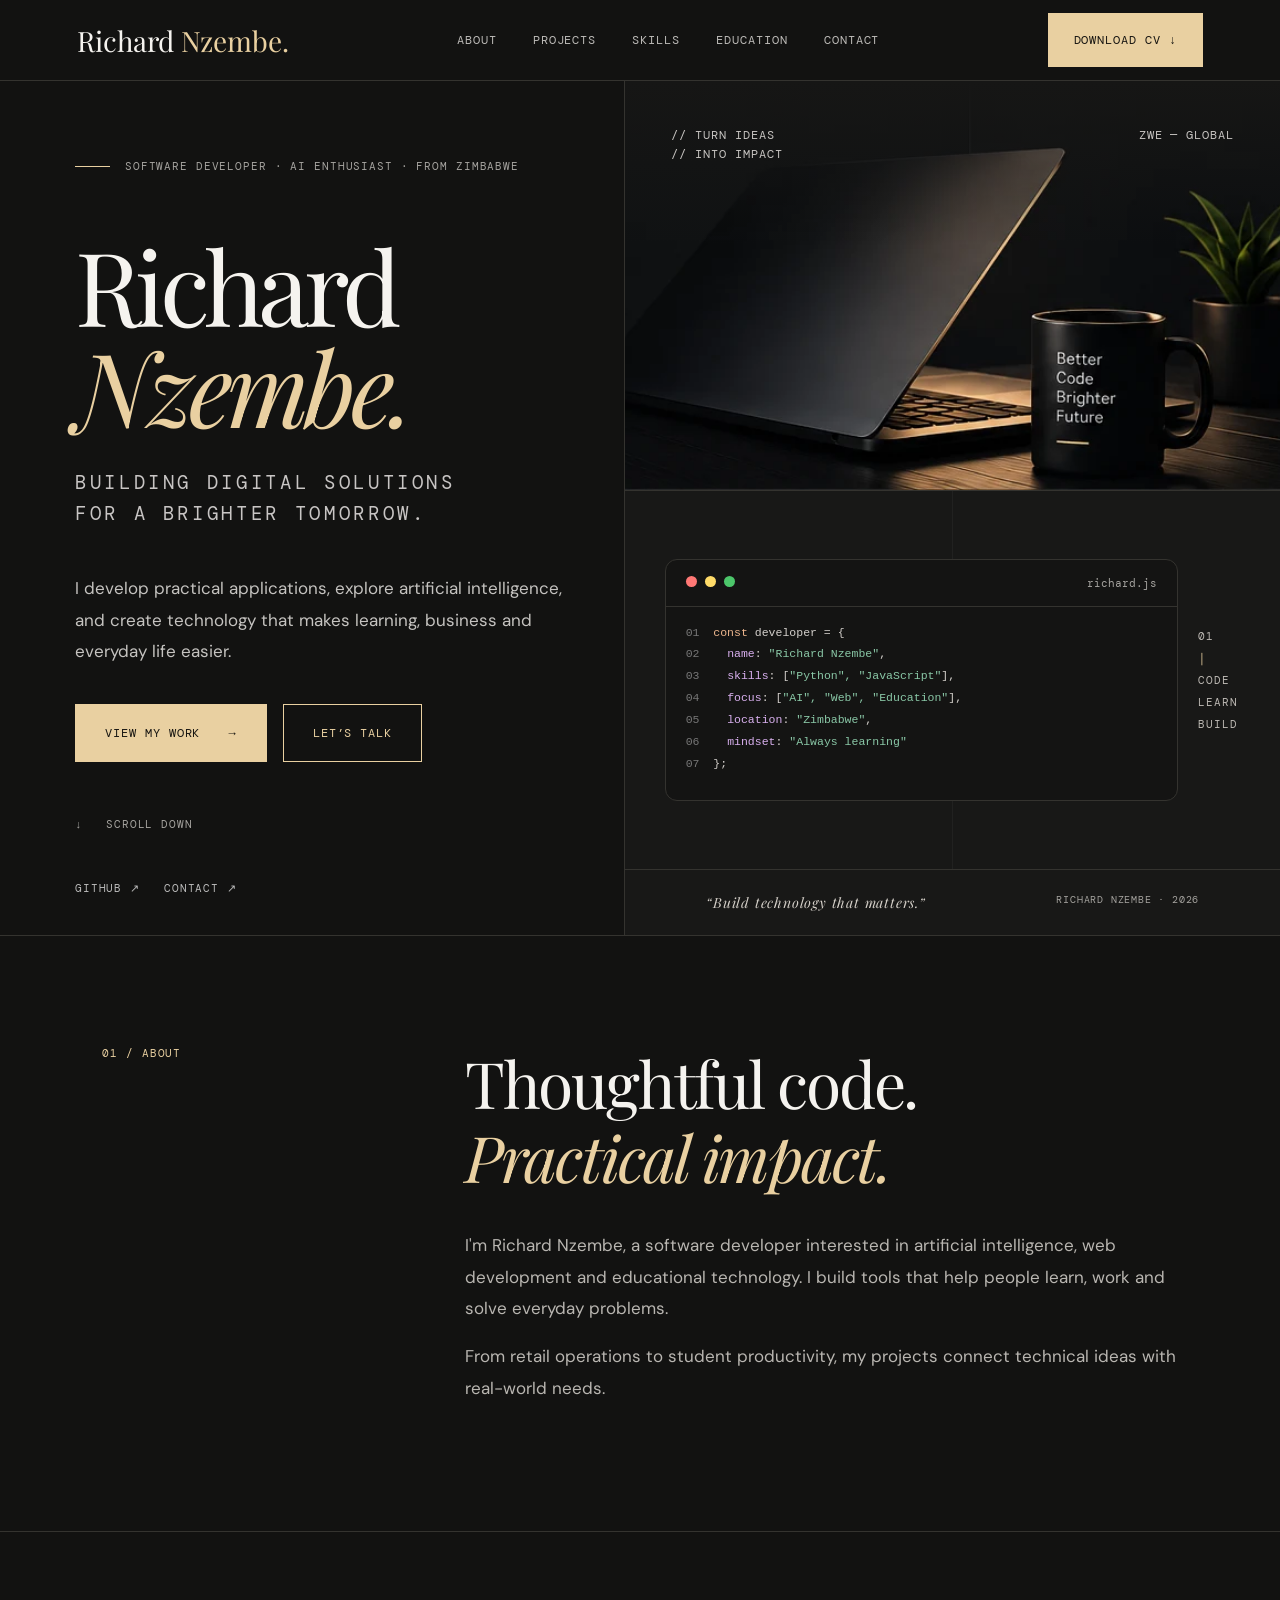
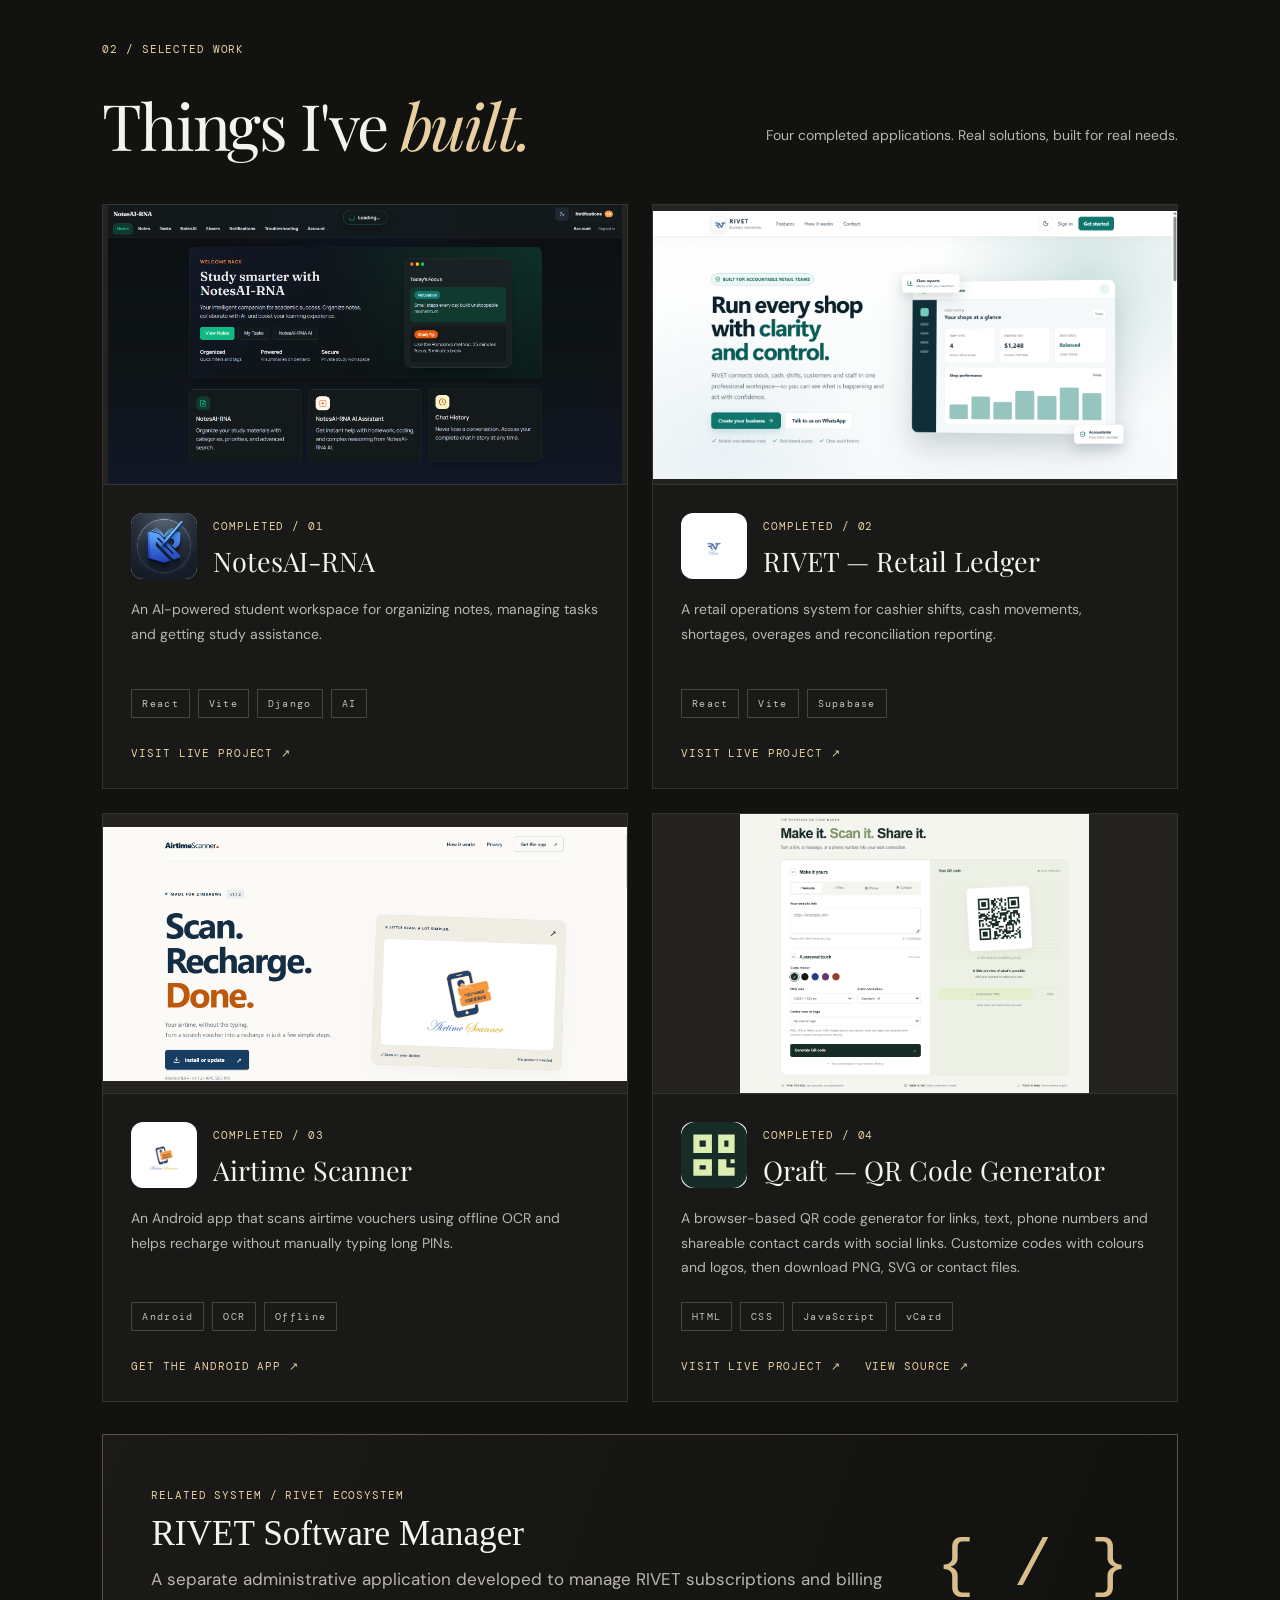
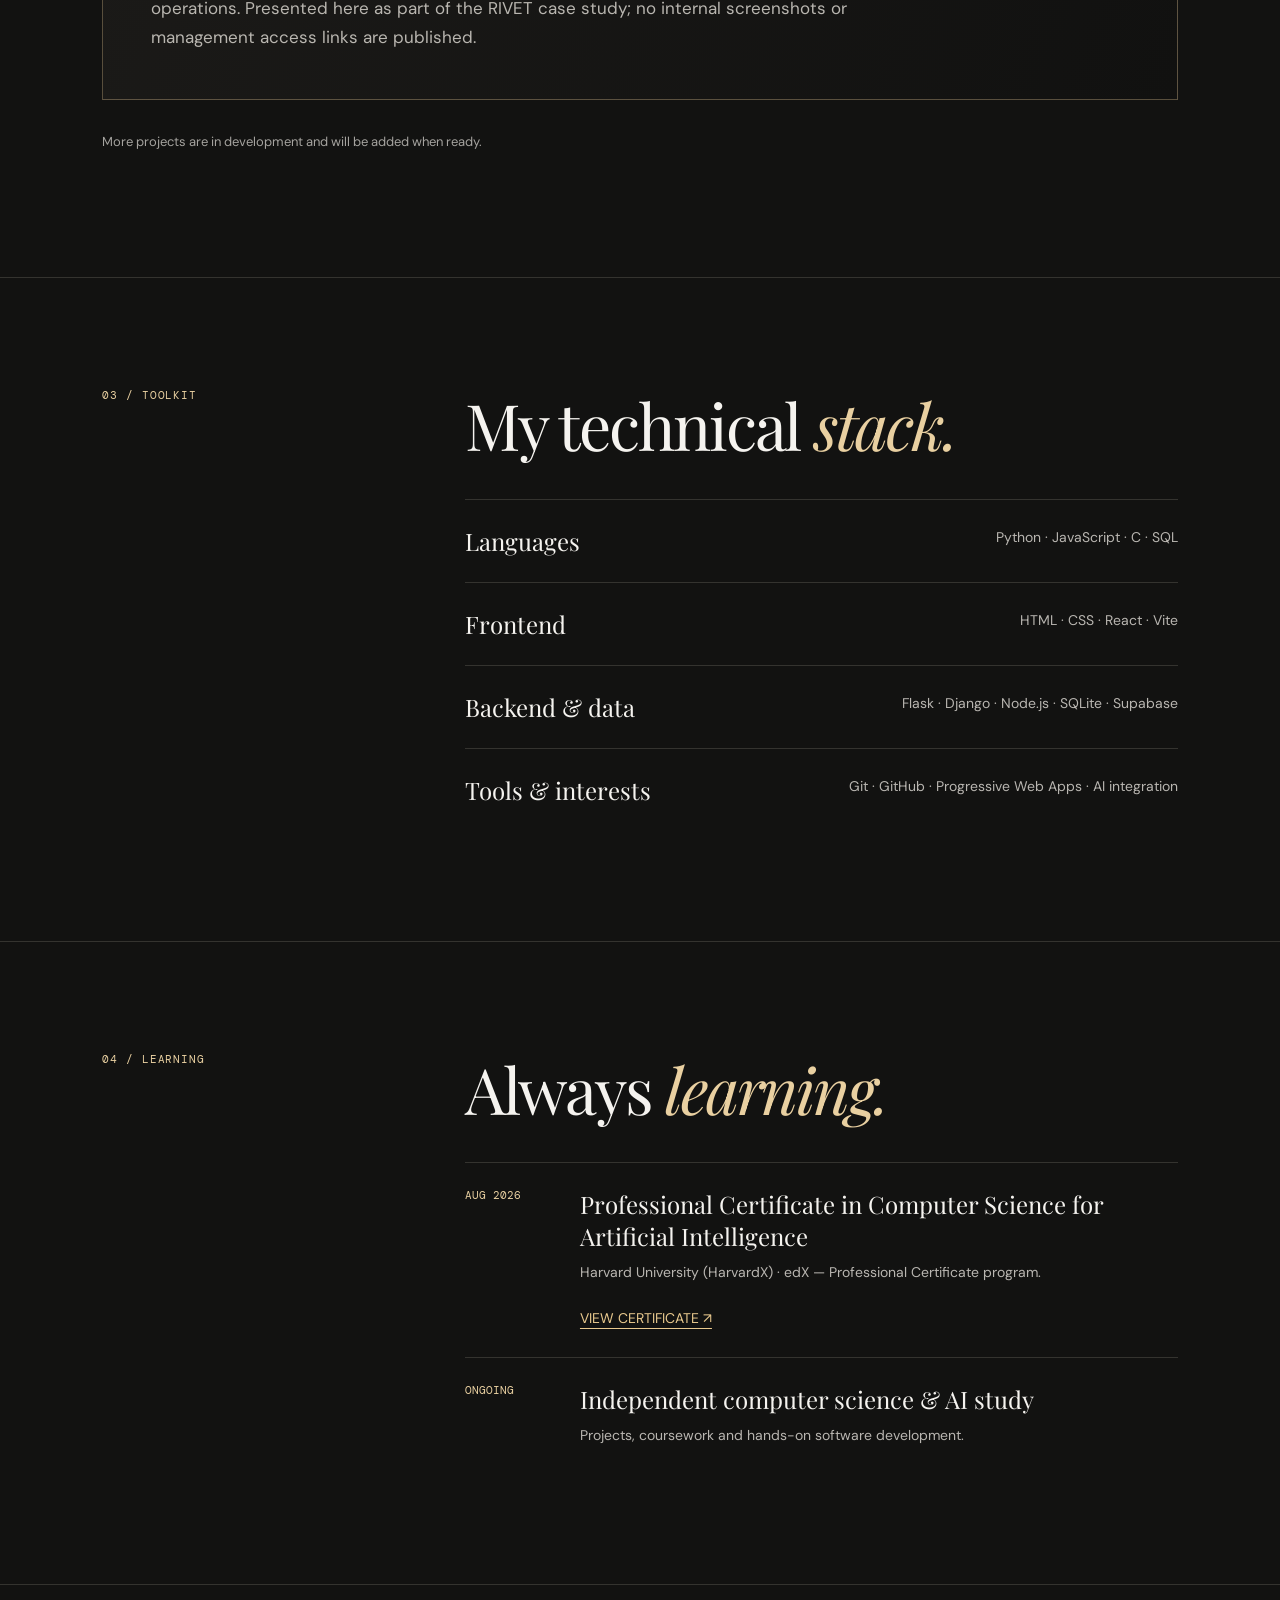
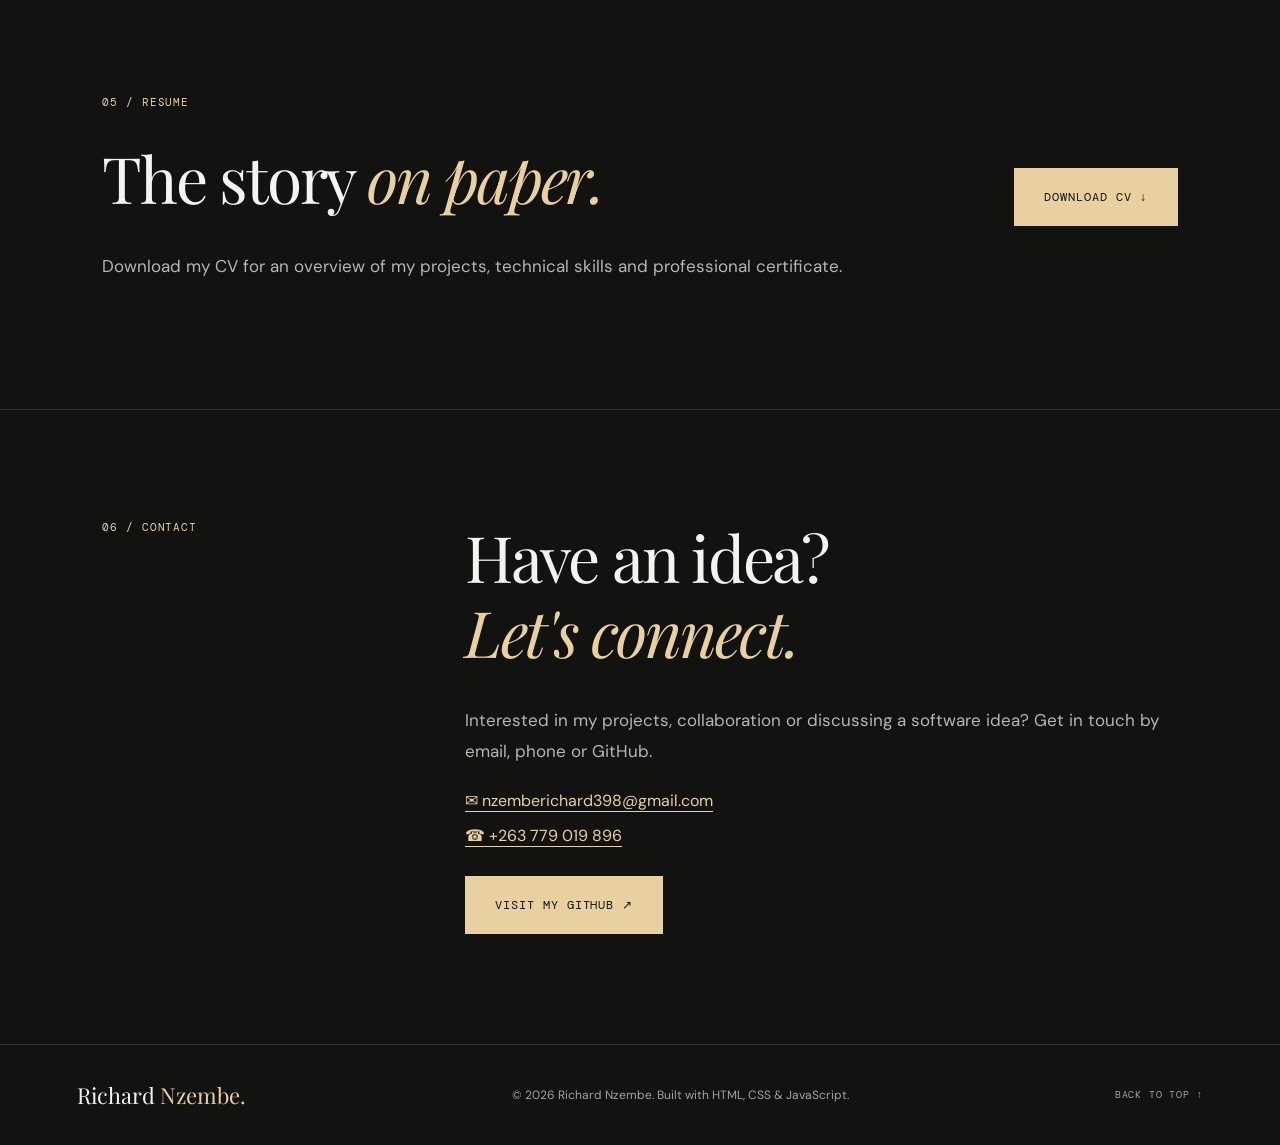
==== index.html @ 57e1d6ad "Feature Qraft QR generator in portfolio with screenshot and live links" ====
<!doctype html>
<html lang="en"><head><meta charset="utf-8"><meta name="viewport" content="width=device-width,initial-scale=1"><meta name="theme-color" content="#111110"><meta name="description" content="Richard Nzembe — software developer building practical applications, AI tools and educational technology."><title>Richard Nzembe | Software Developer</title><link rel="stylesheet" href="css/style.css"><script src="js/main.js" defer></script></head>
<body><a class="skip" href="#main">Skip to content</a><header class="site-header"><a class="brand" href="#home">Richard <span>Nzembe.</span></a><button class="menu-toggle" aria-expanded="false" aria-controls="navigation" aria-label="Toggle navigation">☰</button><nav id="navigation" aria-label="Main navigation"><a href="#about">ABOUT</a><a href="#projects">PROJECTS</a><a href="#skills">SKILLS</a><a href="#education">EDUCATION</a><a href="#contact">CONTACT</a></nav><a class="button gold header-cv" href="assets/cv/Richard-Nzembe-CV.pdf" download="Richard-Nzembe-CV.pdf">DOWNLOAD CV ↓</a></header>
<main id="main"><section class="hero" id="home"><div class="hero-copy"><p class="eyebrow"><span class="dash"></span> SOFTWARE DEVELOPER · AI ENTHUSIAST · FROM ZIMBABWE</p><h1>Richard<br><em>Nzembe.</em></h1><p class="hero-tag">BUILDING DIGITAL SOLUTIONS<br>FOR A BRIGHTER TOMORROW.</p><p class="hero-desc">I develop practical applications, explore artificial intelligence, and create technology that makes learning, business and everyday life easier.</p><div class="actions"><a class="button gold" href="#projects">VIEW MY WORK <span aria-hidden="true">→</span></a><a class="button outline" href="#contact">LET’S TALK</a></div><a class="scroll-cue" href="#about">↓ &nbsp; SCROLL DOWN</a><div class="social"><a href="https://github.com/Richardnzembe" target="_blank" rel="noopener noreferrer">GITHUB ↗</a><a href="#contact">CONTACT ↗</a></div></div><div class="hero-visual"><div class="photo"><div class="photo-top"><span>// TURN IDEAS<br>// INTO IMPACT</span><span>ZWE — GLOBAL</span></div></div><div class="code-area"><div class="code-window"><div class="code-head"><span class="dots"><i></i><i></i><i></i></span><span>richard.js</span></div><pre><code><span class="muted">01</span>  <span class="orange">const</span> developer = {
<span class="muted">02</span>    <span class="purple">name</span>: <span class="green">"Richard Nzembe"</span>,
<span class="muted">03</span>    <span class="purple">skills</span>: [<span class="green">"Python", "JavaScript"</span>],
<span class="muted">04</span>    <span class="purple">focus</span>: [<span class="green">"AI", "Web", "Education"</span>],
<span class="muted">05</span>    <span class="purple">location</span>: <span class="green">"Zimbabwe"</span>,
<span class="muted">06</span>    <span class="purple">mindset</span>: <span class="green">"Always learning"</span>
<span class="muted">07</span>  };</code></pre></div><div class="side-note">01<br><span>│</span><br>CODE<br>LEARN<br>BUILD</div></div><div class="visual-footer"><em>“Build technology that matters.”</em><span>RICHARD NZEMBE · 2026</span></div></div></section>
<section class="section about" id="about"><div class="section-label">01 / ABOUT</div><div><h2>Thoughtful code.<br><em>Practical impact.</em></h2><p>I'm Richard Nzembe, a software developer interested in artificial intelligence, web development and educational technology. I build tools that help people learn, work and solve everyday problems.</p><p>From retail operations to student productivity, my projects connect technical ideas with real-world needs.</p></div></section>
<section class="section projects" id="projects"><div class="section-intro"><div><div class="section-label">02 / SELECTED WORK</div><h2>Things I've <em>built.</em></h2></div><p>Four completed applications. Real solutions, built for real needs.</p></div><div class="project-grid">
<article class="project-card"><div class="project-media"><img class="project-shot" src="assets/images/notesai-screenshot.png" alt="NotesAI-RNA study dashboard with notes, AI assistant and task features" loading="lazy"></div><div class="project-body"><div class="project-heading"><img class="project-logo" src="assets/images/notesai-logo.png" alt="NotesAI-RNA logo" loading="lazy"><div><span class="project-status">COMPLETED / 01</span><h3>NotesAI-RNA</h3></div></div><p>An AI-powered student workspace for organizing notes, managing tasks and getting study assistance.</p><div class="tags"><span>React</span><span>Vite</span><span>Django</span><span>AI</span></div><a href="https://richardnzembe.github.io/NotesAI-RNA/" target="_blank" rel="noopener noreferrer">VISIT LIVE PROJECT ↗</a></div></article>
<article class="project-card"><div class="project-media"><img class="project-shot" src="assets/images/rivet-screenshot.png" alt="RIVET reports dashboard showing demonstration reconciliation records" loading="lazy"></div><div class="project-body"><div class="project-heading"><img class="project-logo" src="assets/images/rivet-logo.png" alt="RIVET logo" loading="lazy"><div><span class="project-status">COMPLETED / 02</span><h3>RIVET — Retail Ledger</h3></div></div><p>A retail operations system for cashier shifts, cash movements, shortages, overages and reconciliation reporting.</p><div class="tags"><span>React</span><span>Vite</span><span>Supabase</span></div><a href="https://retail-ledger.pages.dev/" target="_blank" rel="noopener noreferrer">VISIT LIVE PROJECT ↗</a></div></article>
<article class="project-card"><div class="project-media"><img class="project-shot" src="assets/images/airtime-screenshot.png" alt="Airtime Scanner landing page with recharge app preview" loading="lazy"></div><div class="project-body"><div class="project-heading"><img class="project-logo" src="assets/images/airtime-logo.png" alt="Airtime Scanner logo" loading="lazy"><div><span class="project-status">COMPLETED / 03</span><h3>Airtime Scanner</h3></div></div><p>An Android app that scans airtime vouchers using offline OCR and helps recharge without manually typing long PINs.</p><div class="tags"><span>Android</span><span>OCR</span><span>Offline</span></div><a href="https://richardnzembe.github.io/Airtime-scanner-updates/" target="_blank" rel="noopener noreferrer">GET THE ANDROID APP ↗</a></div></article>
<article class="project-card"><div class="project-media"><img class="project-shot" src="assets/images/qraft-screenshot.png" alt="Qraft QR code generator with website, text, phone and contact options, colour choices, logo upload and a live QR preview" width="1066" height="852" loading="lazy"></div><div class="project-body"><div class="project-heading"><img class="project-logo" src="assets/images/qraft-logo.svg" alt="Qraft logo" loading="lazy"><div><span class="project-status">COMPLETED / 04</span><h3>Qraft — QR Code Generator</h3></div></div><p>A browser-based QR code generator for links, text, phone numbers and shareable contact cards with social links. Customize codes with colours and logos, then download PNG, SVG or contact files.</p><div class="tags"><span>HTML</span><span>CSS</span><span>JavaScript</span><span>vCard</span></div><div class="project-links"><a href="https://richardnzembe.github.io/qr-code-generator/" target="_blank" rel="noopener noreferrer">VISIT LIVE PROJECT ↗</a><a href="https://github.com/Richardnzembe/qr-code-generator" target="_blank" rel="noopener noreferrer">VIEW SOURCE ↗</a></div></div></article>
</div><aside class="manager-note" aria-labelledby="manager-heading"><div><span class="project-status">RELATED SYSTEM / RIVET ECOSYSTEM</span><h3 id="manager-heading">RIVET Software Manager</h3><p>A separate administrative application developed to manage RIVET subscriptions and billing operations. Presented here as part of the RIVET case study; no internal screenshots or management access links are published.</p></div><span class="manager-symbol" aria-hidden="true">{ / }</span></aside><p class="project-footnote">More projects are in development and will be added when ready.</p></section>
<section class="section skills" id="skills"><div class="section-label">03 / TOOLKIT</div><div><h2>My technical <em>stack.</em></h2><div class="skill-list"><div><h3>Languages</h3><p>Python · JavaScript · C · SQL</p></div><div><h3>Frontend</h3><p>HTML · CSS · React · Vite</p></div><div><h3>Backend & data</h3><p>Flask · Django · Node.js · SQLite · Supabase</p></div><div><h3>Tools & interests</h3><p>Git · GitHub · Progressive Web Apps · AI integration</p></div></div></div></section>
<section class="section education" id="education"><div class="section-label">04 / LEARNING</div><div><h2>Always <em>learning.</em></h2><div class="education-item"><span>AUG 2026</span><div><h3>Professional Certificate in Computer Science for Artificial Intelligence</h3><p>Harvard University (HarvardX) · edX — Professional Certificate program.</p><p><a class="certificate-link" href="assets/certificates/Richard-Nzembe-Professional-Certificate.pdf" target="_blank" rel="noopener noreferrer">VIEW CERTIFICATE ↗</a></p></div></div><div class="education-item"><span>ONGOING</span><div><h3>Independent computer science & AI study</h3><p>Projects, coursework and hands-on software development.</p></div></div></div></section>
<section class="section cv" id="cv"><div><div class="section-label">05 / RESUME</div><h2>The story <em>on paper.</em></h2><p>Download my CV for an overview of my projects, technical skills and professional certificate.</p></div><a class="button gold" href="assets/cv/Richard-Nzembe-CV.pdf" download="Richard-Nzembe-CV.pdf">DOWNLOAD CV ↓</a></section>
<section class="section contact" id="contact"><div class="section-label">06 / CONTACT</div><div><h2>Have an idea?<br><em>Let's connect.</em></h2><p>Interested in my projects, collaboration or discussing a software idea? Get in touch by email, phone or GitHub.</p><div class="contact-links"><a href="mailto:nzemberichard398@gmail.com">✉ nzemberichard398@gmail.com</a><a href="tel:+263779019896">☎ +263 779 019 896</a></div><a class="button gold" href="https://github.com/Richardnzembe" target="_blank" rel="noopener noreferrer">VISIT MY GITHUB ↗</a></div></section></main><footer><a class="brand" href="#home">Richard <span>Nzembe.</span></a><span>© <span id="year">2026</span> Richard Nzembe. Built with HTML, CSS & JavaScript.</span><a href="#home">BACK TO TOP ↑</a></footer></body></html>
---- css/style.css ----
@import url('https://fonts.googleapis.com/css2?family=DM+Mono:wght@400;500&family=DM+Sans:wght@400;500;600;700&family=Playfair+Display:ital,wght@0,400;0,500;1,400;1,500&display=swap');
:root{--bg:#121211;--panel:#1b1b19;--line:#34332f;--gold:#e9d0a1;--white:#f5f3ef;--muted:#a5a39f;--mono:'DM Mono',monospace;--serif:'Playfair Display',Georgia,serif;--sans:'DM Sans',Arial,sans-serif}*{box-sizing:border-box}html{scroll-behavior:smooth}body{margin:0;background:var(--bg);color:var(--white);font-family:var(--sans)}a{color:inherit;text-decoration:none}button{font:inherit}.skip{position:absolute;top:-60px;left:12px;background:var(--gold);color:#111;padding:12px;z-index:20}.skip:focus{top:12px}.site-header{height:81px;display:flex;align-items:center;justify-content:space-between;padding:0 6%;border-bottom:1px solid var(--line);gap:24px}.brand{font:28px var(--serif);white-space:nowrap}.brand span,.gold-text{color:var(--gold)}nav{display:flex;gap:36px}nav a,.header-cv,.eyebrow,.hero-tag,.button,.scroll-cue,.social,.section-label,.tags,.project-body>a,.project-status,.visual-footer,.photo-top,.side-note,footer>a:last-child{font-family:var(--mono);letter-spacing:.08em}nav a{font-size:12px;color:#bcbab7}nav a:hover,.social a:hover{color:var(--gold)}.button{display:inline-flex;justify-content:center;align-items:center;gap:28px;padding:20px 29px;font-size:12px;border:1px solid var(--gold);transition:background .2s,color .2s}.button:hover{transform:translateY(-2px)}.gold{background:var(--gold);color:#171511}.gold:hover{background:#ffe3b2}.outline{color:var(--gold)}.outline:hover{background:#e9d0a113}.header-cv{padding:18px 25px}.menu-toggle{display:none}.hero{display:grid;grid-template-columns:1fr 1.05fr;min-height:800px;border-bottom:1px solid var(--line)}.hero-copy{padding:78px 7% 40px 12%;display:flex;flex-direction:column;align-items:flex-start}.eyebrow{font-size:11px;color:var(--muted);white-space:nowrap;display:flex;align-items:center;gap:15px}.dash{width:35px;height:1px;background:var(--gold)}h1,h2,h3,p{margin-top:0}h1{font:clamp(75px,8vw,140px)/.99 var(--serif);letter-spacing:-.055em;margin:50px 0 30px}h1 em,h2 em{color:var(--gold);font-weight:400}.hero-tag{font-size:clamp(15px,1.5vw,22px);line-height:1.65;letter-spacing:.19em;color:#c8c5c4}.hero-desc{max-width:540px;font-size:17px;line-height:1.85;color:#c5c3c0;margin:24px 0 36px}.actions{display:flex;gap:16px;flex-wrap:wrap}.scroll-cue{font-size:11px;color:var(--muted);margin-top:auto;padding-top:55px}.social{display:flex;gap:24px;margin-top:50px;font-size:11px;color:#bbb}.hero-visual{min-width:0;display:flex;flex-direction:column;border-left:1px solid var(--line);background:#181817}.photo{height:48%;min-height:350px;background:linear-gradient(180deg,#161615 0%,transparent 40%),url('../assets/images/hero-workspace.webp') center 62%/cover no-repeat;border-bottom:1px solid var(--line)}.photo-top{display:flex;justify-content:space-between;padding:45px 7%;color:#c6c3c0;font-size:12px;line-height:1.6}.code-area{flex:1;min-height:325px;display:grid;grid-template-columns:1fr 62px;align-items:center;gap:20px;padding:25px 3% 25px 6%;background-image:linear-gradient(to right,transparent 49.9%,#ffffff0a 50%,transparent 50.1%)}.code-window{border:1px solid var(--line);border-radius:12px;overflow:hidden;background:#141413;min-width:0}.code-head{display:flex;justify-content:space-between;padding:16px 20px;border-bottom:1px solid var(--line);color:var(--muted);font:11px var(--mono)}.dots{display:flex;gap:8px}.dots i{height:11px;width:11px;border-radius:50%;background:#ff7875}.dots i:nth-child(2){background:#ffdb68}.dots i:nth-child(3){background:#4cc66a}pre{overflow:auto;padding:15px 20px 25px;margin:0;font:clamp(10px,.9vw,13px)/1.9 var(--mono);color:#d4d0cc}.muted{color:#777}.orange{color:#edb68d}.purple{color:#d9b0ef}.green{color:#8ac8a7}.side-note{font:11px/2 var(--mono);color:#bdb9b4}.side-note span{color:var(--gold)}.visual-footer{border-top:1px solid var(--line);display:flex;justify-content:space-around;gap:15px;padding:23px;font-size:10px;color:var(--muted)}.visual-footer em{font:italic 14px var(--serif);color:#d5d0c9}.section{padding:110px 8%;border-bottom:1px solid var(--line);scroll-margin-top:20px}.section-label{font-size:11px;color:var(--gold);margin-bottom:32px}.about,.skills,.education,.contact{display:grid;grid-template-columns:30% 1fr;gap:40px}.section h2{font:clamp(43px,5vw,76px)/1.16 var(--serif);letter-spacing:-.035em;margin-bottom:36px}.section p{color:#b9b6b1;font-size:17px;line-height:1.85;max-width:740px}.section-intro{display:flex;justify-content:space-between;align-items:end;gap:25px;margin-bottom:42px}.section-intro h2{margin:0}.section-intro p{font-size:14px}.project-grid{display:grid;grid-template-columns:repeat(2,minmax(0,1fr));gap:24px}.project-card{border:1px solid var(--line);background:#191918;overflow:hidden;transition:border-color .2s,transform .2s}.project-card:hover{border-color:#9d835e;transform:translateY(-4px)}.project-art{height:250px;display:flex;flex-direction:column;align-items:center;justify-content:center;gap:18px;border-bottom:1px solid var(--line);font:60px/1 var(--serif);text-align:center}.project-art small{font:11px var(--mono);letter-spacing:.22em}.art-rivet{background:radial-gradient(circle at 50% 20%,#4a4436,#171716 70%);color:var(--gold)}.art-notes{background:radial-gradient(circle at 50% 30%,#304139,#151b18 70%)}.art-study{background:radial-gradient(circle at 50% 30%,#33374c,#171820 70%)}.art-speed{background:radial-gradient(circle at 50% 30%,#513b32,#1d1816 70%);font-style:italic}.project-body{padding:28px}.project-top{display:flex;justify-content:space-between;gap:15px}.project-top h3{font:27px var(--serif)}.project-top>span{color:var(--gold);font:12px var(--mono)}.project-body p{font-size:14px;line-height:1.75;min-height:70px}.tags{display:flex;flex-wrap:wrap;gap:8px;margin:20px 0 28px}.tags span{border:1px solid #47443d;padding:7px 10px;color:#c6c2bb;font-size:10px}.project-body>a,.project-status{font-size:11px;color:var(--gold)}.skill-list>div,.education-item{border-top:1px solid var(--line);padding:25px 0;display:flex;justify-content:space-between;gap:25px}.skill-list h3,.education-item h3{font:24px var(--serif);margin:0}.skill-list p,.education-item p{font-size:14px;margin:0}.education-item>span{color:var(--gold);font:11px var(--mono);min-width:90px}.education-item>div{flex:1}.education-item p{margin-top:8px}.cv{display:flex;justify-content:space-between;align-items:center;gap:30px}.disabled-cv{opacity:.65;cursor:not-allowed;white-space:nowrap}.contact .button{margin-top:25px}footer{display:flex;align-items:center;justify-content:space-between;gap:20px;padding:35px 6%;color:var(--muted);font-size:12px}footer .brand{font-size:22px;color:var(--white)}footer>a:last-child{font-size:10px}@media(max-width:1150px){.site-header{padding:0 4%}nav{gap:16px}.hero-copy{padding-left:7%}h1{font-size:clamp(65px,7.7vw,110px)}.eyebrow{white-space:normal}.photo{min-height:310px}}@media(max-width:800px){.site-header{height:72px;position:relative;padding:0 5%}.brand{font-size:23px}.menu-toggle{display:block;margin-left:auto;background:none;border:1px solid var(--line);color:var(--white);padding:8px 12px;cursor:pointer}.site-header nav{display:none;position:absolute;top:71px;left:0;right:0;background:#171716;z-index:10;flex-direction:column;padding:25px 6%;border-bottom:1px solid var(--line)}.site-header nav.open{display:flex}.header-cv{display:none}.hero{grid-template-columns:1fr}.hero-copy{min-height:680px;padding:65px 7% 35px}.hero-visual{border-left:0;border-top:1px solid var(--line)}.photo{height:350px}.code-area{min-height:320px}.section{padding:75px 7%}.about,.skills,.education,.contact{grid-template-columns:1fr;gap:0}.project-grid{grid-template-columns:1fr}.section-intro{display:block}.section-intro p{margin-top:20px}.cv{align-items:flex-start;flex-direction:column}footer{flex-wrap:wrap}}@media(max-width:450px){h1{font-size:clamp(65px,16vw,85px)}.hero-copy{min-height:650px}.hero-tag{font-size:13px}.hero-desc{font-size:15px}.button{padding:16px 19px;gap:14px}.photo{min-height:250px;height:260px}.photo-top{padding:25px 5%;font-size:9px}.code-area{grid-template-columns:minmax(0,1fr);padding:20px 5%}.side-note{display:none}pre{font-size:10px;padding:12px}.visual-footer{flex-direction:column}.project-art{height:190px}.skill-list>div{display:block}.skill-list p{margin-top:12px}}@media(prefers-reduced-motion:reduce){html{scroll-behavior:auto}*,*:before,*:after{transition:none!important;animation:none!important}}

/* Featured projects: genuine application screenshots and brand assets */
.project-grid{grid-template-columns:repeat(2,minmax(0,1fr));align-items:stretch}.project-card{display:flex;flex-direction:column;min-width:0}.project-media{height:280px;overflow:hidden;background:#242321;border-bottom:1px solid var(--line);display:flex;align-items:center;justify-content:center}.project-shot{display:block;width:100%;height:100%;object-fit:contain;object-position:center;transition:transform .35s ease}.project-card:hover .project-shot{transform:scale(1.025)}.project-body{display:flex;flex:1;flex-direction:column}.project-heading{display:flex;align-items:center;gap:16px;margin-bottom:18px}.project-logo{width:66px;height:66px;object-fit:contain;background:#fff;border-radius:12px;flex-shrink:0}.project-heading h3{margin:8px 0 0;font:27px var(--serif)}.project-body .tags{margin-top:auto;padding-top:8px}.project-footnote{margin-top:30px;font-size:13px!important;color:var(--muted)!important}@media(max-width:800px){.project-grid{grid-template-columns:1fr}.project-media{height:clamp(180px,47vw,310px)}}@media(max-width:450px){.project-heading h3{font-size:23px}.project-logo{width:55px;height:55px}}

/* RIVET administrative companion: text-only, no private screenshots or login link */
.manager-note{margin-top:2rem;padding:clamp(1.5rem,4vw,3rem);border:1px solid rgba(220,191,143,.35);background:linear-gradient(110deg,#1b1a18,#111110);display:flex;align-items:center;justify-content:space-between;gap:2rem}
.manager-note h3{font-family:Georgia,serif;font-size:clamp(1.5rem,3vw,2.2rem);font-weight:400;margin:.65rem 0}
.manager-note p{color:#b9b6b0;max-width:66ch;line-height:1.7;margin:0}
.manager-symbol{font-family:monospace;font-size:clamp(2rem,6vw,4rem);color:#d9bd8b;white-space:nowrap}
@media(max-width:600px){.manager-note{align-items:flex-start}.manager-symbol{display:none}}

.certificate-link{display:inline-block;margin-top:12px;color:#e9c98e;text-decoration:underline;text-underline-offset:5px}.certificate-link:hover,.certificate-link:focus-visible{color:#fff}

/* Public contact links */
.project-links{display:flex;flex-wrap:wrap;gap:16px 24px}.project-links a{font:11px var(--mono);letter-spacing:.08em;color:var(--gold)}.project-links a:hover{color:var(--white)}.project-links a:focus-visible{outline:2px solid var(--gold);outline-offset:5px}
.contact-links{display:flex;flex-direction:column;align-items:flex-start;gap:14px;margin:22px 0 5px}.contact-links a{color:var(--gold);overflow-wrap:anywhere;text-decoration:underline;text-underline-offset:5px}.contact-links a:hover{color:var(--white)}
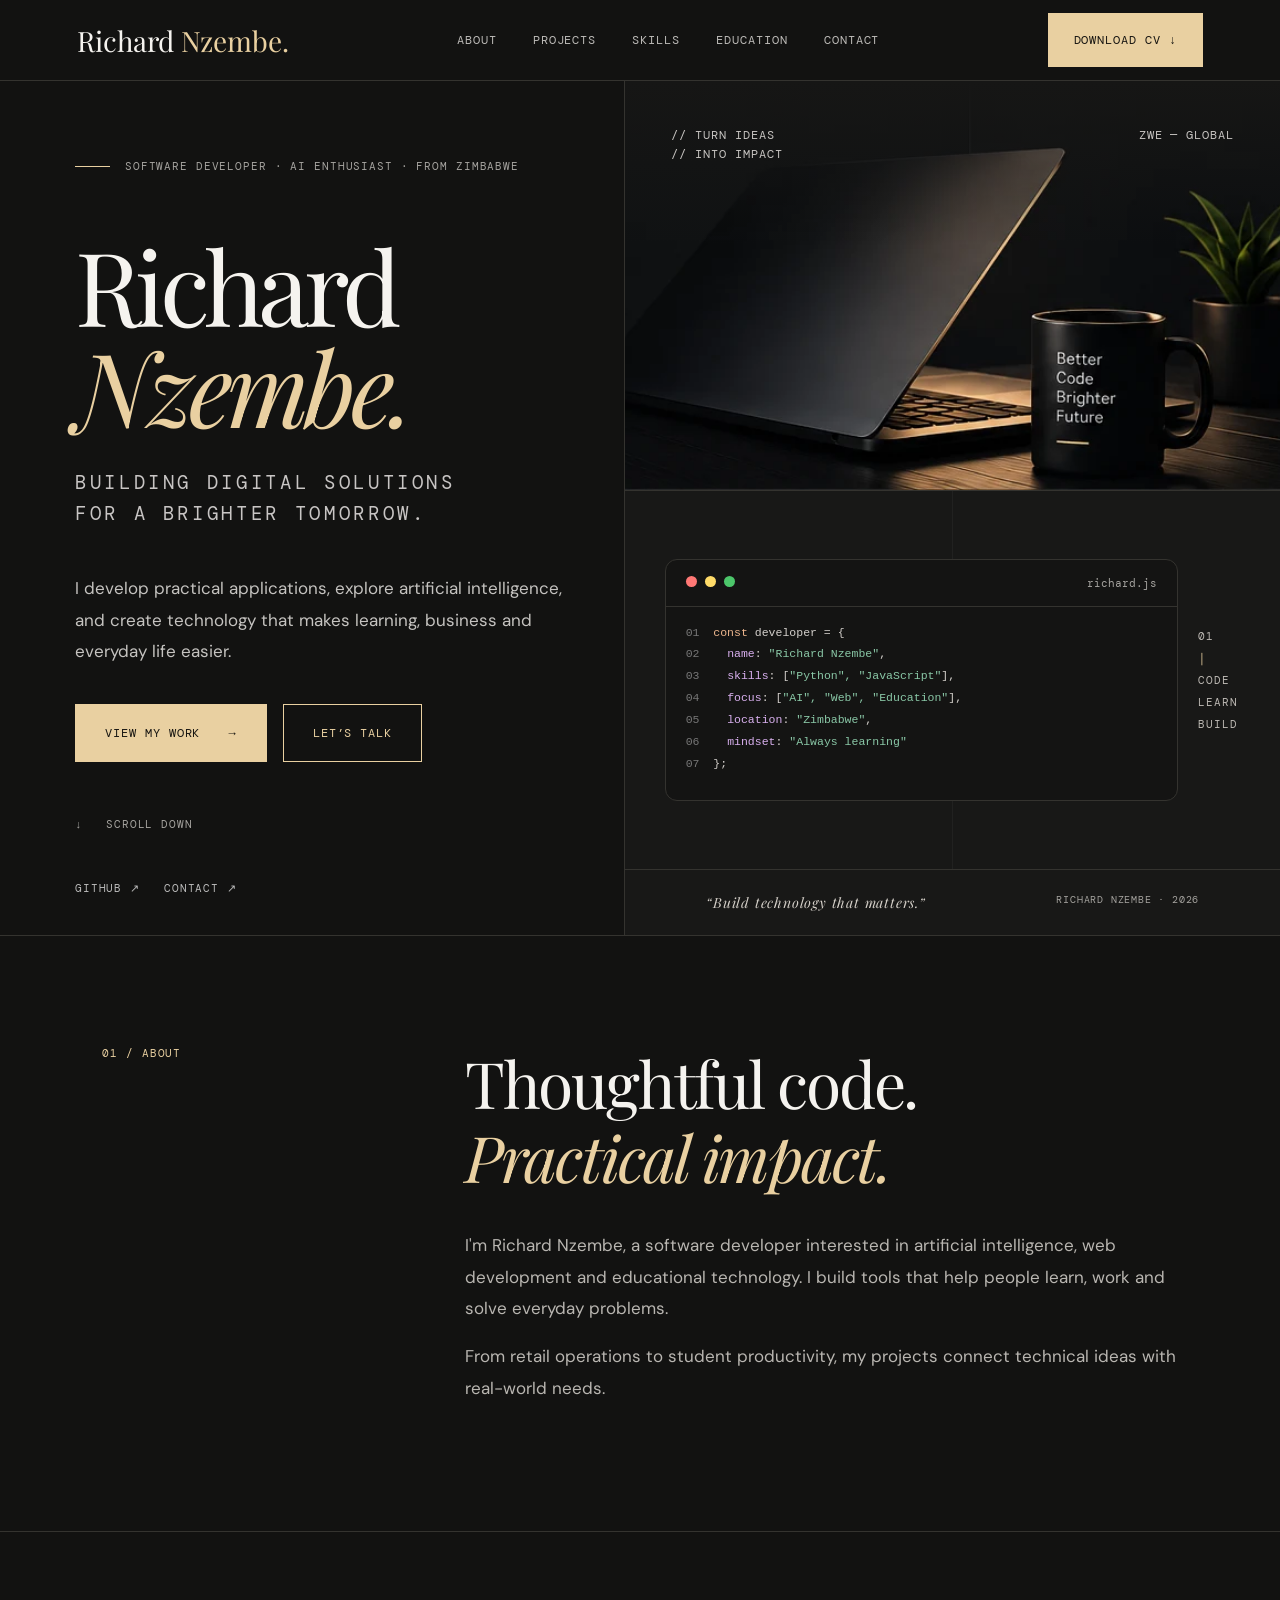
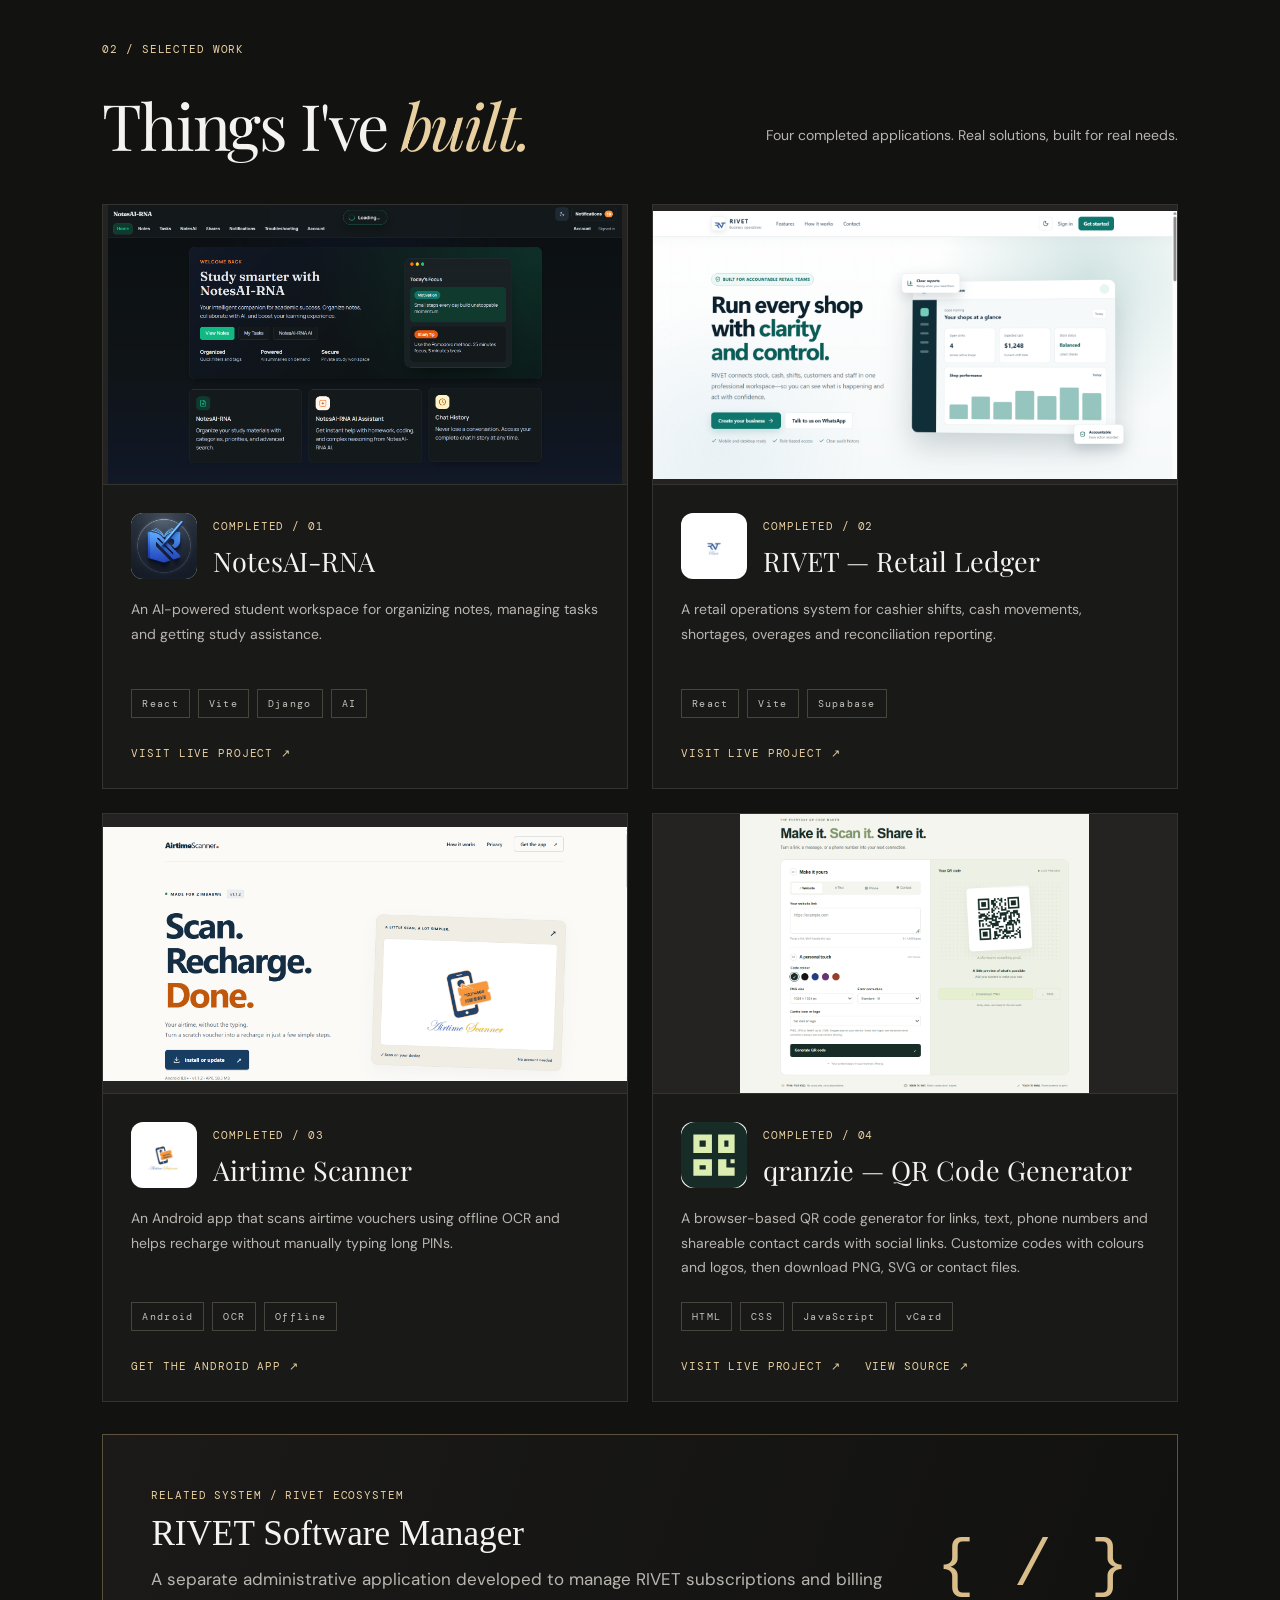
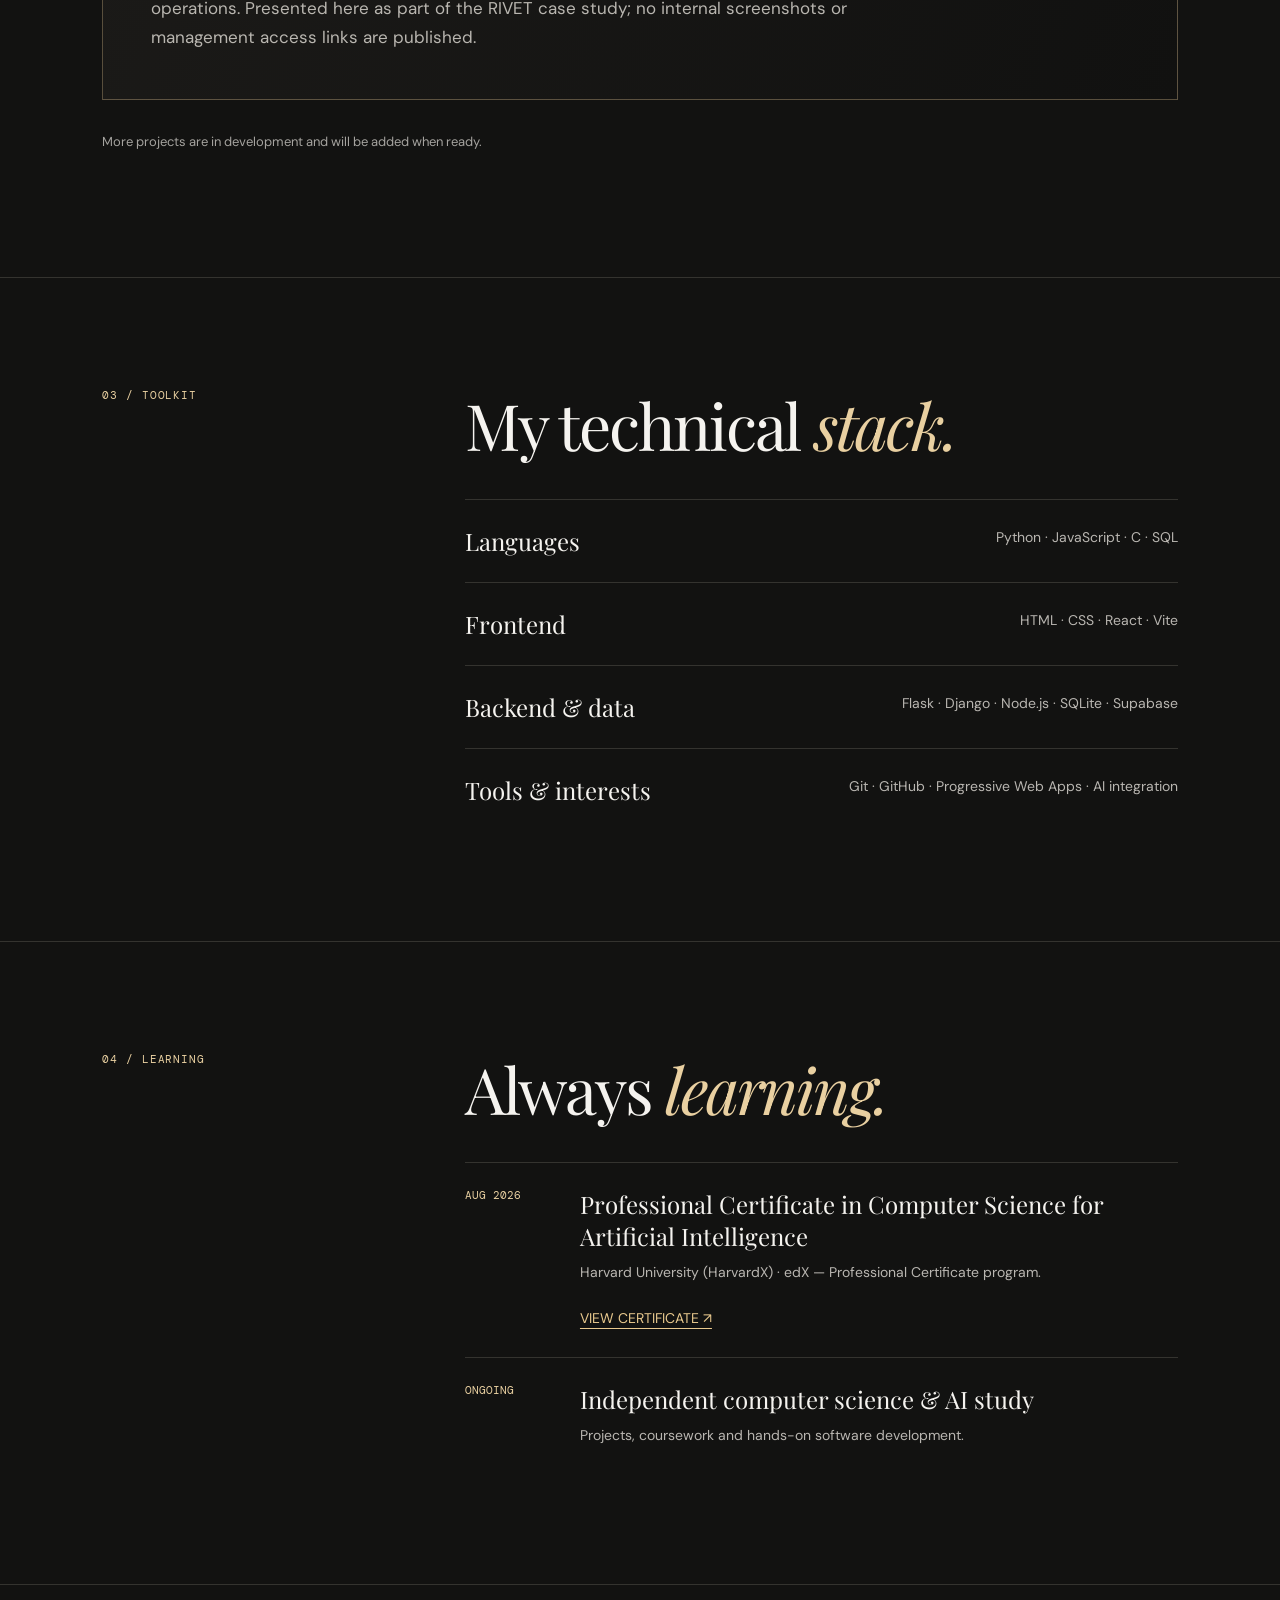
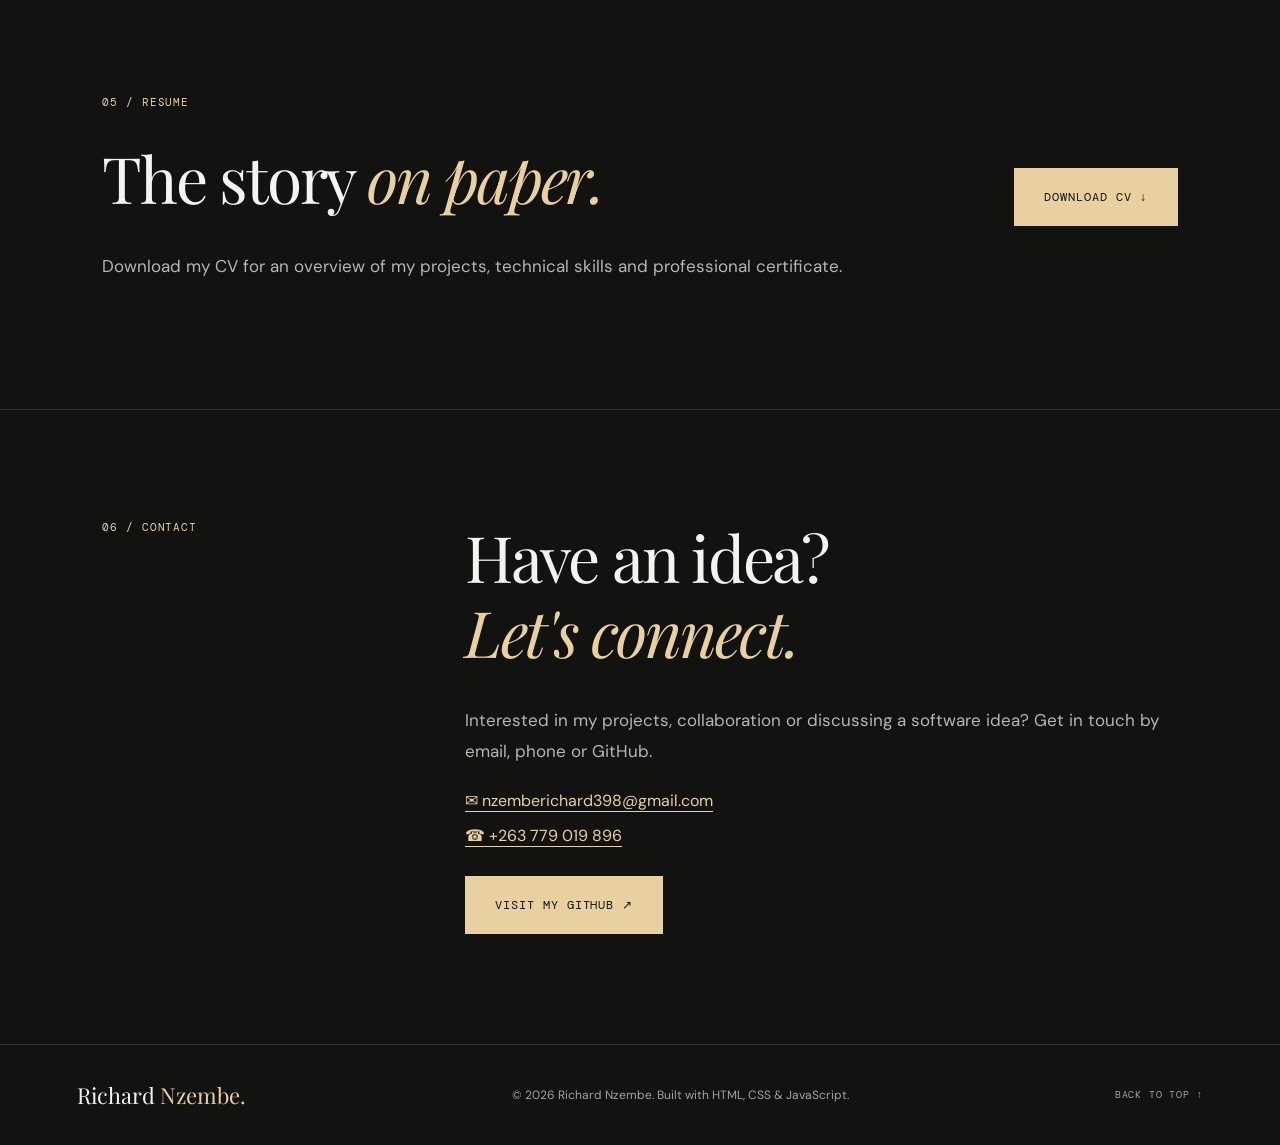
==== commit 43c2337c: "Rename portfolio QR generator project to qranzie" ====
--- a/index.html
+++ b/index.html
@@ -13,7 +13,7 @@
 <article class="project-card"><div class="project-media"><img class="project-shot" src="assets/images/notesai-screenshot.png" alt="NotesAI-RNA study dashboard with notes, AI assistant and task features" loading="lazy"></div><div class="project-body"><div class="project-heading"><img class="project-logo" src="assets/images/notesai-logo.png" alt="NotesAI-RNA logo" loading="lazy"><div><span class="project-status">COMPLETED / 01</span><h3>NotesAI-RNA</h3></div></div><p>An AI-powered student workspace for organizing notes, managing tasks and getting study assistance.</p><div class="tags"><span>React</span><span>Vite</span><span>Django</span><span>AI</span></div><a href="https://richardnzembe.github.io/NotesAI-RNA/" target="_blank" rel="noopener noreferrer">VISIT LIVE PROJECT ↗</a></div></article>
 <article class="project-card"><div class="project-media"><img class="project-shot" src="assets/images/rivet-screenshot.png" alt="RIVET reports dashboard showing demonstration reconciliation records" loading="lazy"></div><div class="project-body"><div class="project-heading"><img class="project-logo" src="assets/images/rivet-logo.png" alt="RIVET logo" loading="lazy"><div><span class="project-status">COMPLETED / 02</span><h3>RIVET — Retail Ledger</h3></div></div><p>A retail operations system for cashier shifts, cash movements, shortages, overages and reconciliation reporting.</p><div class="tags"><span>React</span><span>Vite</span><span>Supabase</span></div><a href="https://retail-ledger.pages.dev/" target="_blank" rel="noopener noreferrer">VISIT LIVE PROJECT ↗</a></div></article>
 <article class="project-card"><div class="project-media"><img class="project-shot" src="assets/images/airtime-screenshot.png" alt="Airtime Scanner landing page with recharge app preview" loading="lazy"></div><div class="project-body"><div class="project-heading"><img class="project-logo" src="assets/images/airtime-logo.png" alt="Airtime Scanner logo" loading="lazy"><div><span class="project-status">COMPLETED / 03</span><h3>Airtime Scanner</h3></div></div><p>An Android app that scans airtime vouchers using offline OCR and helps recharge without manually typing long PINs.</p><div class="tags"><span>Android</span><span>OCR</span><span>Offline</span></div><a href="https://richardnzembe.github.io/Airtime-scanner-updates/" target="_blank" rel="noopener noreferrer">GET THE ANDROID APP ↗</a></div></article>
-<article class="project-card"><div class="project-media"><img class="project-shot" src="assets/images/qraft-screenshot.png" alt="Qraft QR code generator with website, text, phone and contact options, colour choices, logo upload and a live QR preview" width="1066" height="852" loading="lazy"></div><div class="project-body"><div class="project-heading"><img class="project-logo" src="assets/images/qraft-logo.svg" alt="Qraft logo" loading="lazy"><div><span class="project-status">COMPLETED / 04</span><h3>Qraft — QR Code Generator</h3></div></div><p>A browser-based QR code generator for links, text, phone numbers and shareable contact cards with social links. Customize codes with colours and logos, then download PNG, SVG or contact files.</p><div class="tags"><span>HTML</span><span>CSS</span><span>JavaScript</span><span>vCard</span></div><div class="project-links"><a href="https://richardnzembe.github.io/qr-code-generator/" target="_blank" rel="noopener noreferrer">VISIT LIVE PROJECT ↗</a><a href="https://github.com/Richardnzembe/qr-code-generator" target="_blank" rel="noopener noreferrer">VIEW SOURCE ↗</a></div></div></article>
+<article class="project-card"><div class="project-media"><img class="project-shot" src="assets/images/qranzie-screenshot.png" alt="qranzie QR code generator with website, text, phone and contact options, colour choices, logo upload and a live QR preview" width="1066" height="852" loading="lazy"></div><div class="project-body"><div class="project-heading"><img class="project-logo" src="assets/images/qranzie-logo.svg" alt="qranzie logo" loading="lazy"><div><span class="project-status">COMPLETED / 04</span><h3>qranzie — QR Code Generator</h3></div></div><p>A browser-based QR code generator for links, text, phone numbers and shareable contact cards with social links. Customize codes with colours and logos, then download PNG, SVG or contact files.</p><div class="tags"><span>HTML</span><span>CSS</span><span>JavaScript</span><span>vCard</span></div><div class="project-links"><a href="https://richardnzembe.github.io/qr-code-generator/" target="_blank" rel="noopener noreferrer">VISIT LIVE PROJECT ↗</a><a href="https://github.com/Richardnzembe/qr-code-generator" target="_blank" rel="noopener noreferrer">VIEW SOURCE ↗</a></div></div></article>
 </div><aside class="manager-note" aria-labelledby="manager-heading"><div><span class="project-status">RELATED SYSTEM / RIVET ECOSYSTEM</span><h3 id="manager-heading">RIVET Software Manager</h3><p>A separate administrative application developed to manage RIVET subscriptions and billing operations. Presented here as part of the RIVET case study; no internal screenshots or management access links are published.</p></div><span class="manager-symbol" aria-hidden="true">{ / }</span></aside><p class="project-footnote">More projects are in development and will be added when ready.</p></section>
 <section class="section skills" id="skills"><div class="section-label">03 / TOOLKIT</div><div><h2>My technical <em>stack.</em></h2><div class="skill-list"><div><h3>Languages</h3><p>Python · JavaScript · C · SQL</p></div><div><h3>Frontend</h3><p>HTML · CSS · React · Vite</p></div><div><h3>Backend & data</h3><p>Flask · Django · Node.js · SQLite · Supabase</p></div><div><h3>Tools & interests</h3><p>Git · GitHub · Progressive Web Apps · AI integration</p></div></div></div></section>
 <section class="section education" id="education"><div class="section-label">04 / LEARNING</div><div><h2>Always <em>learning.</em></h2><div class="education-item"><span>AUG 2026</span><div><h3>Professional Certificate in Computer Science for Artificial Intelligence</h3><p>Harvard University (HarvardX) · edX — Professional Certificate program.</p><p><a class="certificate-link" href="assets/certificates/Richard-Nzembe-Professional-Certificate.pdf" target="_blank" rel="noopener noreferrer">VIEW CERTIFICATE ↗</a></p></div></div><div class="education-item"><span>ONGOING</span><div><h3>Independent computer science & AI study</h3><p>Projects, coursework and hands-on software development.</p></div></div></div></section>
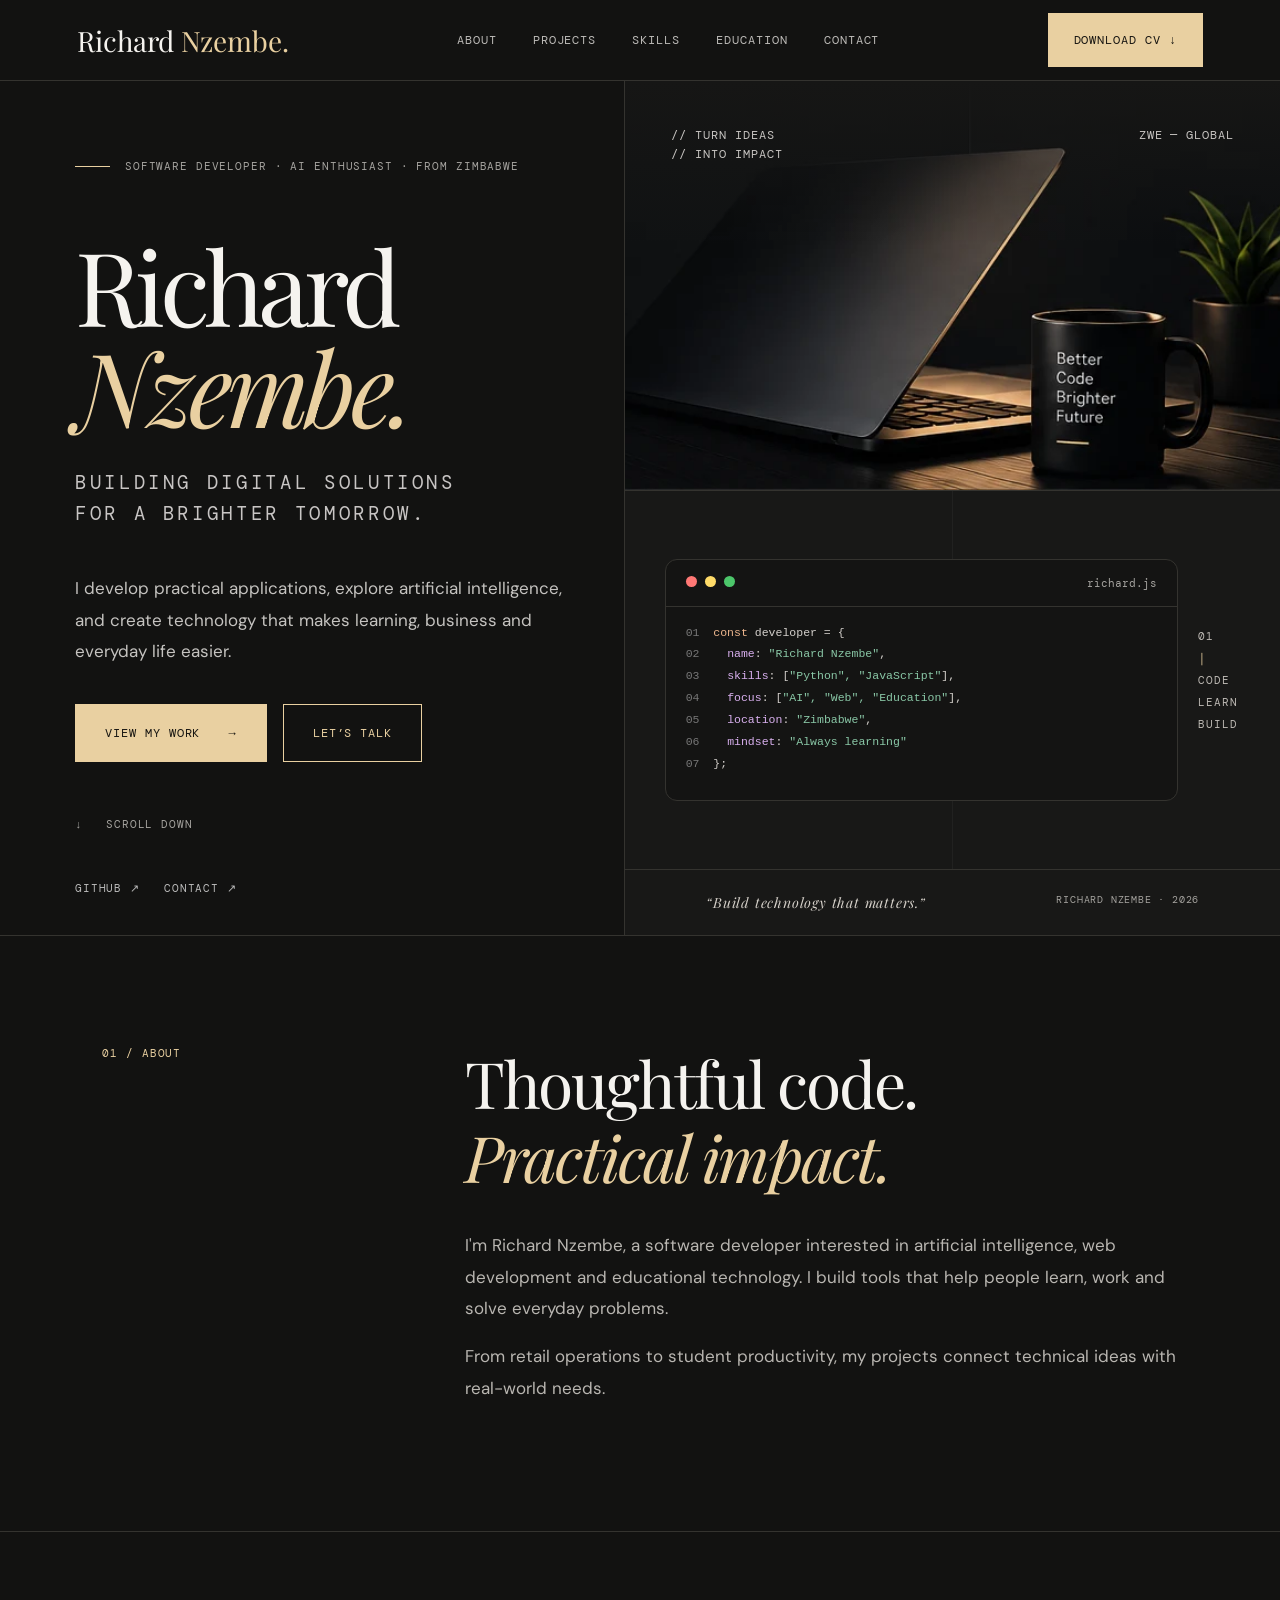
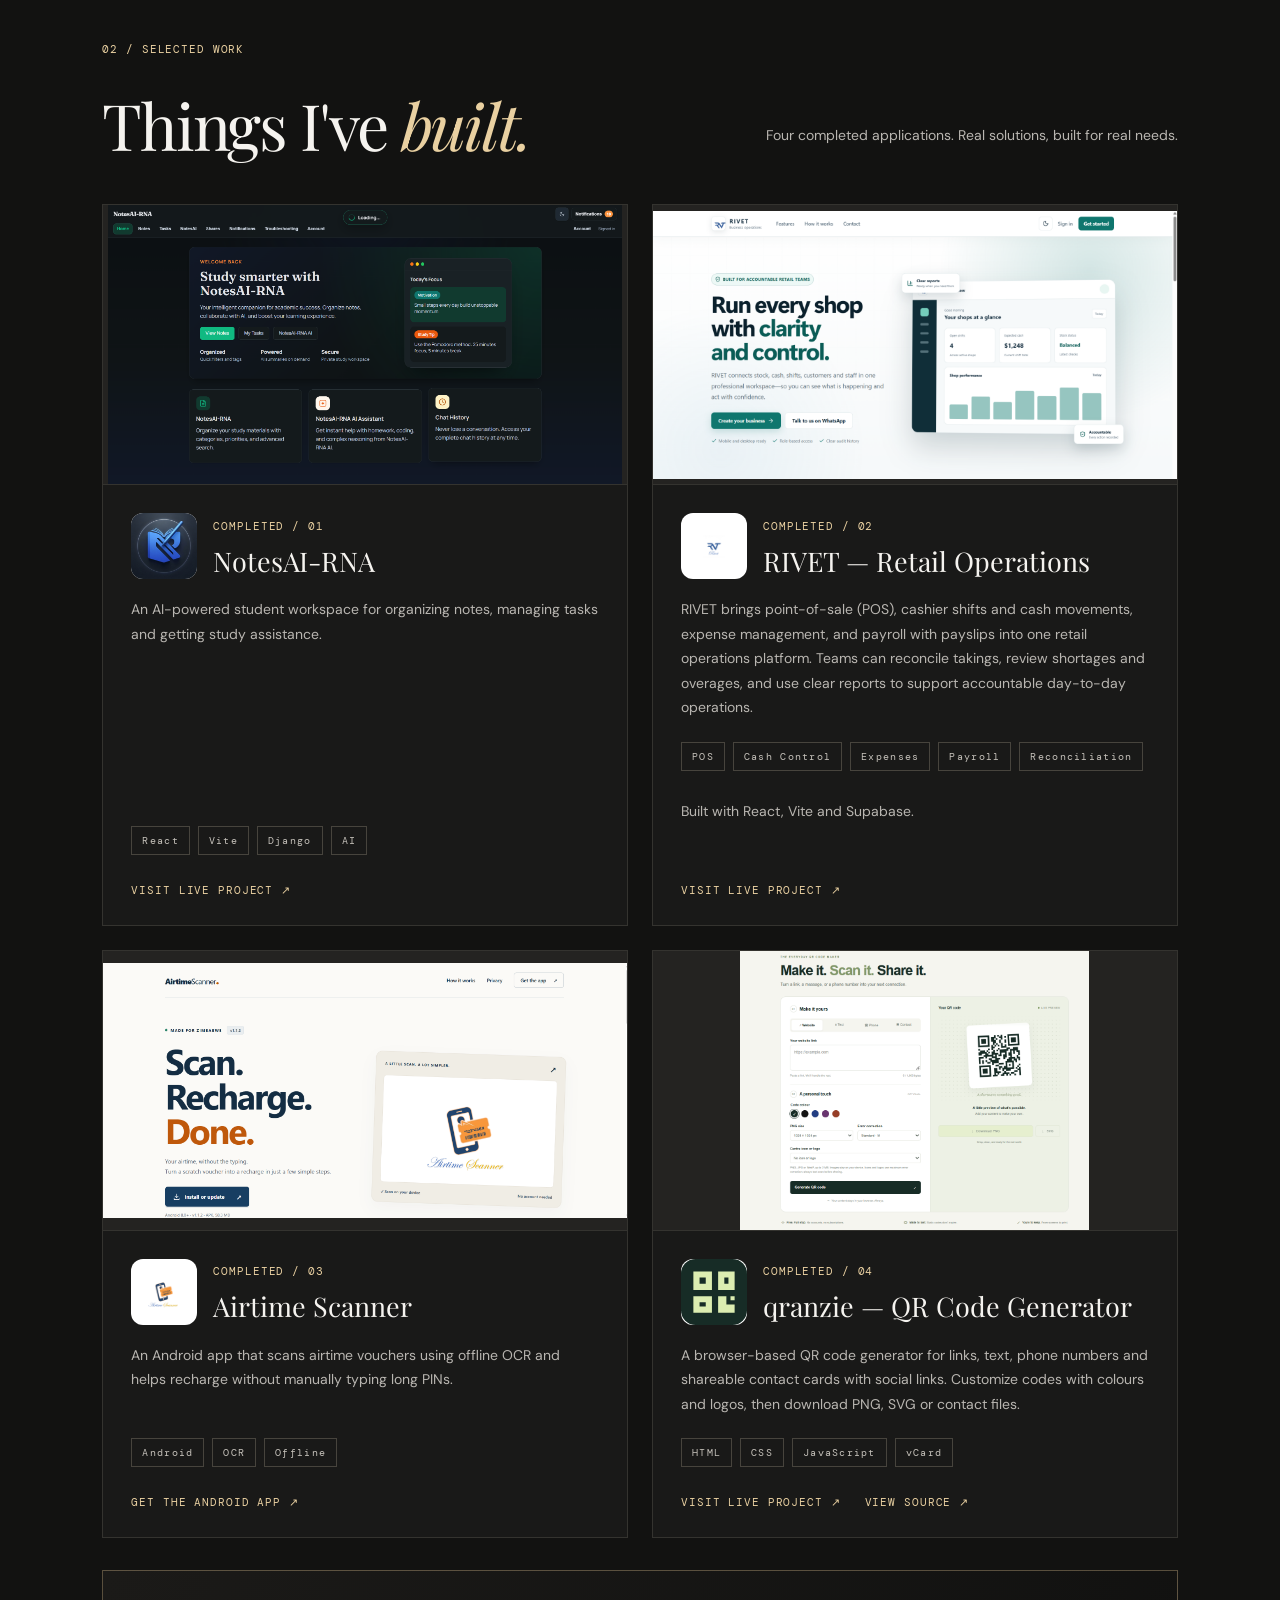
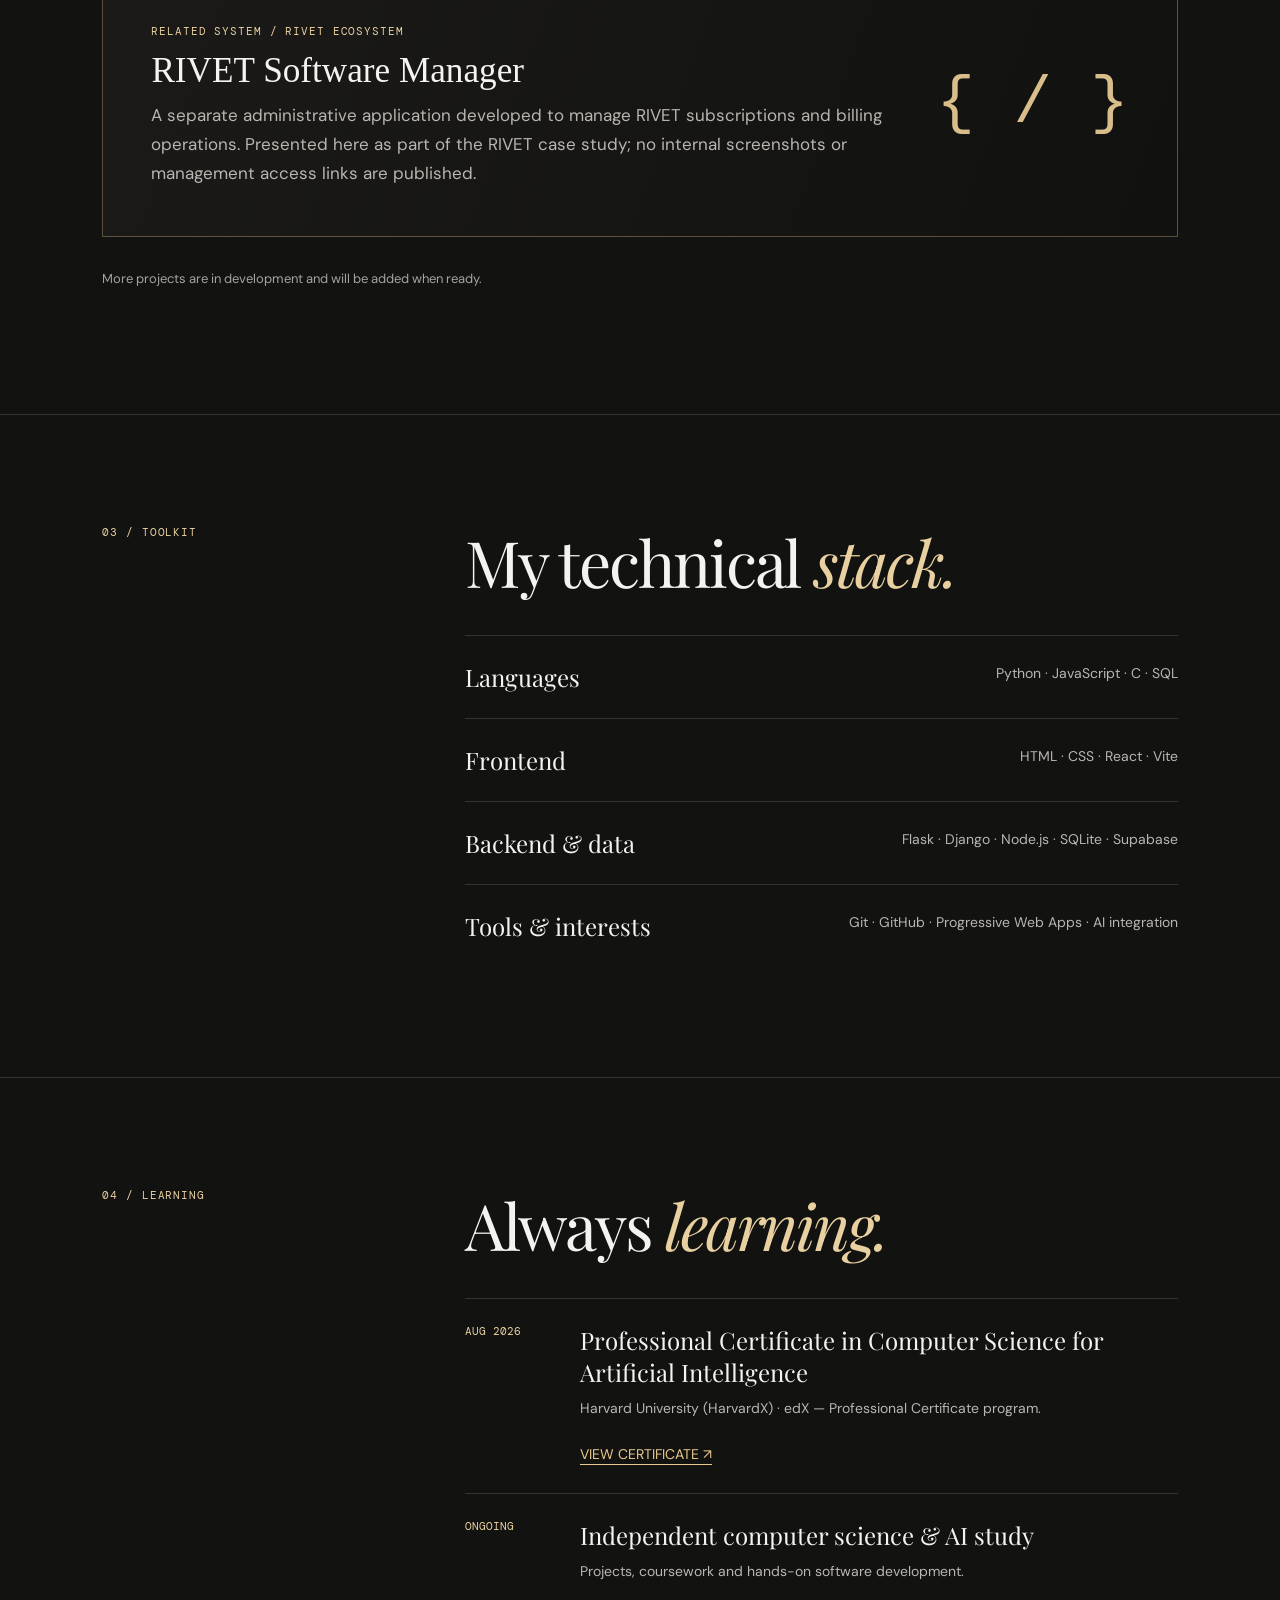
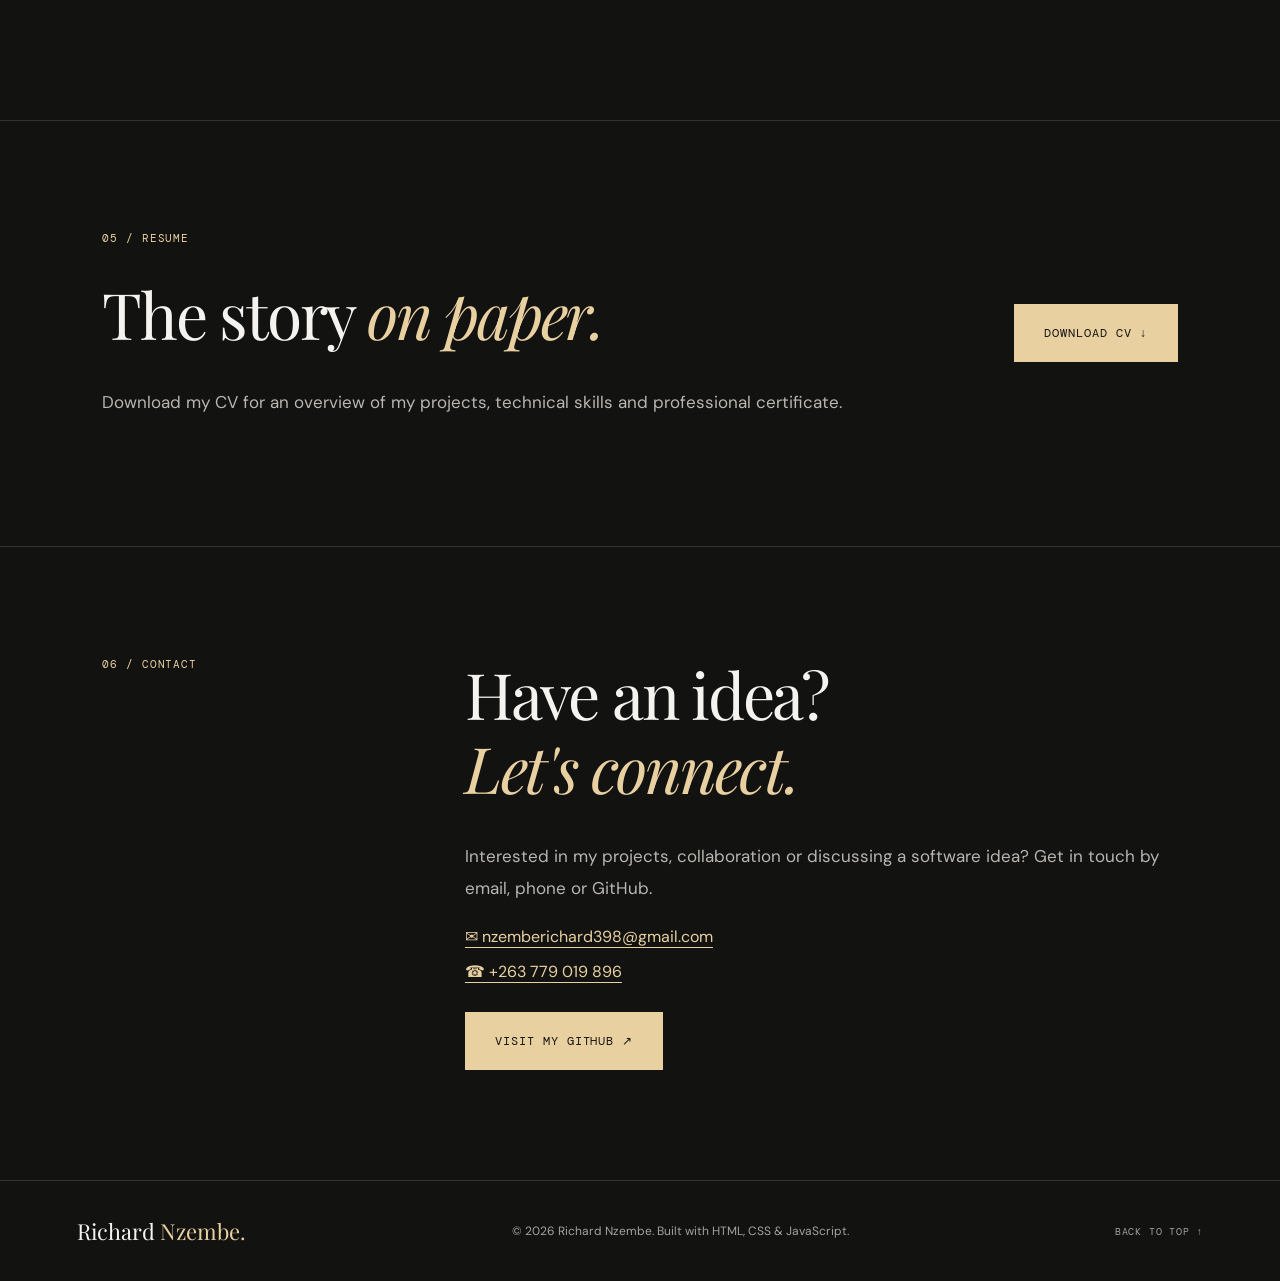
==== commit f977dd80: "Update RIVET portfolio overview Co-authored-by: Copilot <223556219+Copilot@users.noreply.github.com>" ====
--- a/index.html
+++ b/index.html
@@ -11,7 +11,7 @@
 <section class="section about" id="about"><div class="section-label">01 / ABOUT</div><div><h2>Thoughtful code.<br><em>Practical impact.</em></h2><p>I'm Richard Nzembe, a software developer interested in artificial intelligence, web development and educational technology. I build tools that help people learn, work and solve everyday problems.</p><p>From retail operations to student productivity, my projects connect technical ideas with real-world needs.</p></div></section>
 <section class="section projects" id="projects"><div class="section-intro"><div><div class="section-label">02 / SELECTED WORK</div><h2>Things I've <em>built.</em></h2></div><p>Four completed applications. Real solutions, built for real needs.</p></div><div class="project-grid">
 <article class="project-card"><div class="project-media"><img class="project-shot" src="assets/images/notesai-screenshot.png" alt="NotesAI-RNA study dashboard with notes, AI assistant and task features" loading="lazy"></div><div class="project-body"><div class="project-heading"><img class="project-logo" src="assets/images/notesai-logo.png" alt="NotesAI-RNA logo" loading="lazy"><div><span class="project-status">COMPLETED / 01</span><h3>NotesAI-RNA</h3></div></div><p>An AI-powered student workspace for organizing notes, managing tasks and getting study assistance.</p><div class="tags"><span>React</span><span>Vite</span><span>Django</span><span>AI</span></div><a href="https://richardnzembe.github.io/NotesAI-RNA/" target="_blank" rel="noopener noreferrer">VISIT LIVE PROJECT ↗</a></div></article>
-<article class="project-card"><div class="project-media"><img class="project-shot" src="assets/images/rivet-screenshot.png" alt="RIVET reports dashboard showing demonstration reconciliation records" loading="lazy"></div><div class="project-body"><div class="project-heading"><img class="project-logo" src="assets/images/rivet-logo.png" alt="RIVET logo" loading="lazy"><div><span class="project-status">COMPLETED / 02</span><h3>RIVET — Retail Ledger</h3></div></div><p>A retail operations system for cashier shifts, cash movements, shortages, overages and reconciliation reporting.</p><div class="tags"><span>React</span><span>Vite</span><span>Supabase</span></div><a href="https://retail-ledger.pages.dev/" target="_blank" rel="noopener noreferrer">VISIT LIVE PROJECT ↗</a></div></article>
+<article class="project-card"><div class="project-media"><img class="project-shot" src="assets/images/rivet-screenshot.png" alt="RIVET retail operations dashboard for point-of-sale and cash reconciliation" loading="lazy"></div><div class="project-body"><div class="project-heading"><img class="project-logo" src="assets/images/rivet-logo.png" alt="RIVET logo" loading="lazy"><div><span class="project-status">COMPLETED / 02</span><h3>RIVET — Retail Operations</h3></div></div><p>RIVET brings point-of-sale (POS), cashier shifts and cash movements, expense management, and payroll with payslips into one retail operations platform. Teams can reconcile takings, review shortages and overages, and use clear reports to support accountable day-to-day operations.</p><div class="tags"><span>POS</span><span>Cash Control</span><span>Expenses</span><span>Payroll</span><span>Reconciliation</span></div><p>Built with React, Vite and Supabase.</p><a href="https://retail-ledger.pages.dev/" target="_blank" rel="noopener noreferrer">VISIT LIVE PROJECT ↗</a></div></article>
 <article class="project-card"><div class="project-media"><img class="project-shot" src="assets/images/airtime-screenshot.png" alt="Airtime Scanner landing page with recharge app preview" loading="lazy"></div><div class="project-body"><div class="project-heading"><img class="project-logo" src="assets/images/airtime-logo.png" alt="Airtime Scanner logo" loading="lazy"><div><span class="project-status">COMPLETED / 03</span><h3>Airtime Scanner</h3></div></div><p>An Android app that scans airtime vouchers using offline OCR and helps recharge without manually typing long PINs.</p><div class="tags"><span>Android</span><span>OCR</span><span>Offline</span></div><a href="https://richardnzembe.github.io/Airtime-scanner-updates/" target="_blank" rel="noopener noreferrer">GET THE ANDROID APP ↗</a></div></article>
 <article class="project-card"><div class="project-media"><img class="project-shot" src="assets/images/qranzie-screenshot.png" alt="qranzie QR code generator with website, text, phone and contact options, colour choices, logo upload and a live QR preview" width="1066" height="852" loading="lazy"></div><div class="project-body"><div class="project-heading"><img class="project-logo" src="assets/images/qranzie-logo.svg" alt="qranzie logo" loading="lazy"><div><span class="project-status">COMPLETED / 04</span><h3>qranzie — QR Code Generator</h3></div></div><p>A browser-based QR code generator for links, text, phone numbers and shareable contact cards with social links. Customize codes with colours and logos, then download PNG, SVG or contact files.</p><div class="tags"><span>HTML</span><span>CSS</span><span>JavaScript</span><span>vCard</span></div><div class="project-links"><a href="https://richardnzembe.github.io/qr-code-generator/" target="_blank" rel="noopener noreferrer">VISIT LIVE PROJECT ↗</a><a href="https://github.com/Richardnzembe/qr-code-generator" target="_blank" rel="noopener noreferrer">VIEW SOURCE ↗</a></div></div></article>
 </div><aside class="manager-note" aria-labelledby="manager-heading"><div><span class="project-status">RELATED SYSTEM / RIVET ECOSYSTEM</span><h3 id="manager-heading">RIVET Software Manager</h3><p>A separate administrative application developed to manage RIVET subscriptions and billing operations. Presented here as part of the RIVET case study; no internal screenshots or management access links are published.</p></div><span class="manager-symbol" aria-hidden="true">{ / }</span></aside><p class="project-footnote">More projects are in development and will be added when ready.</p></section>
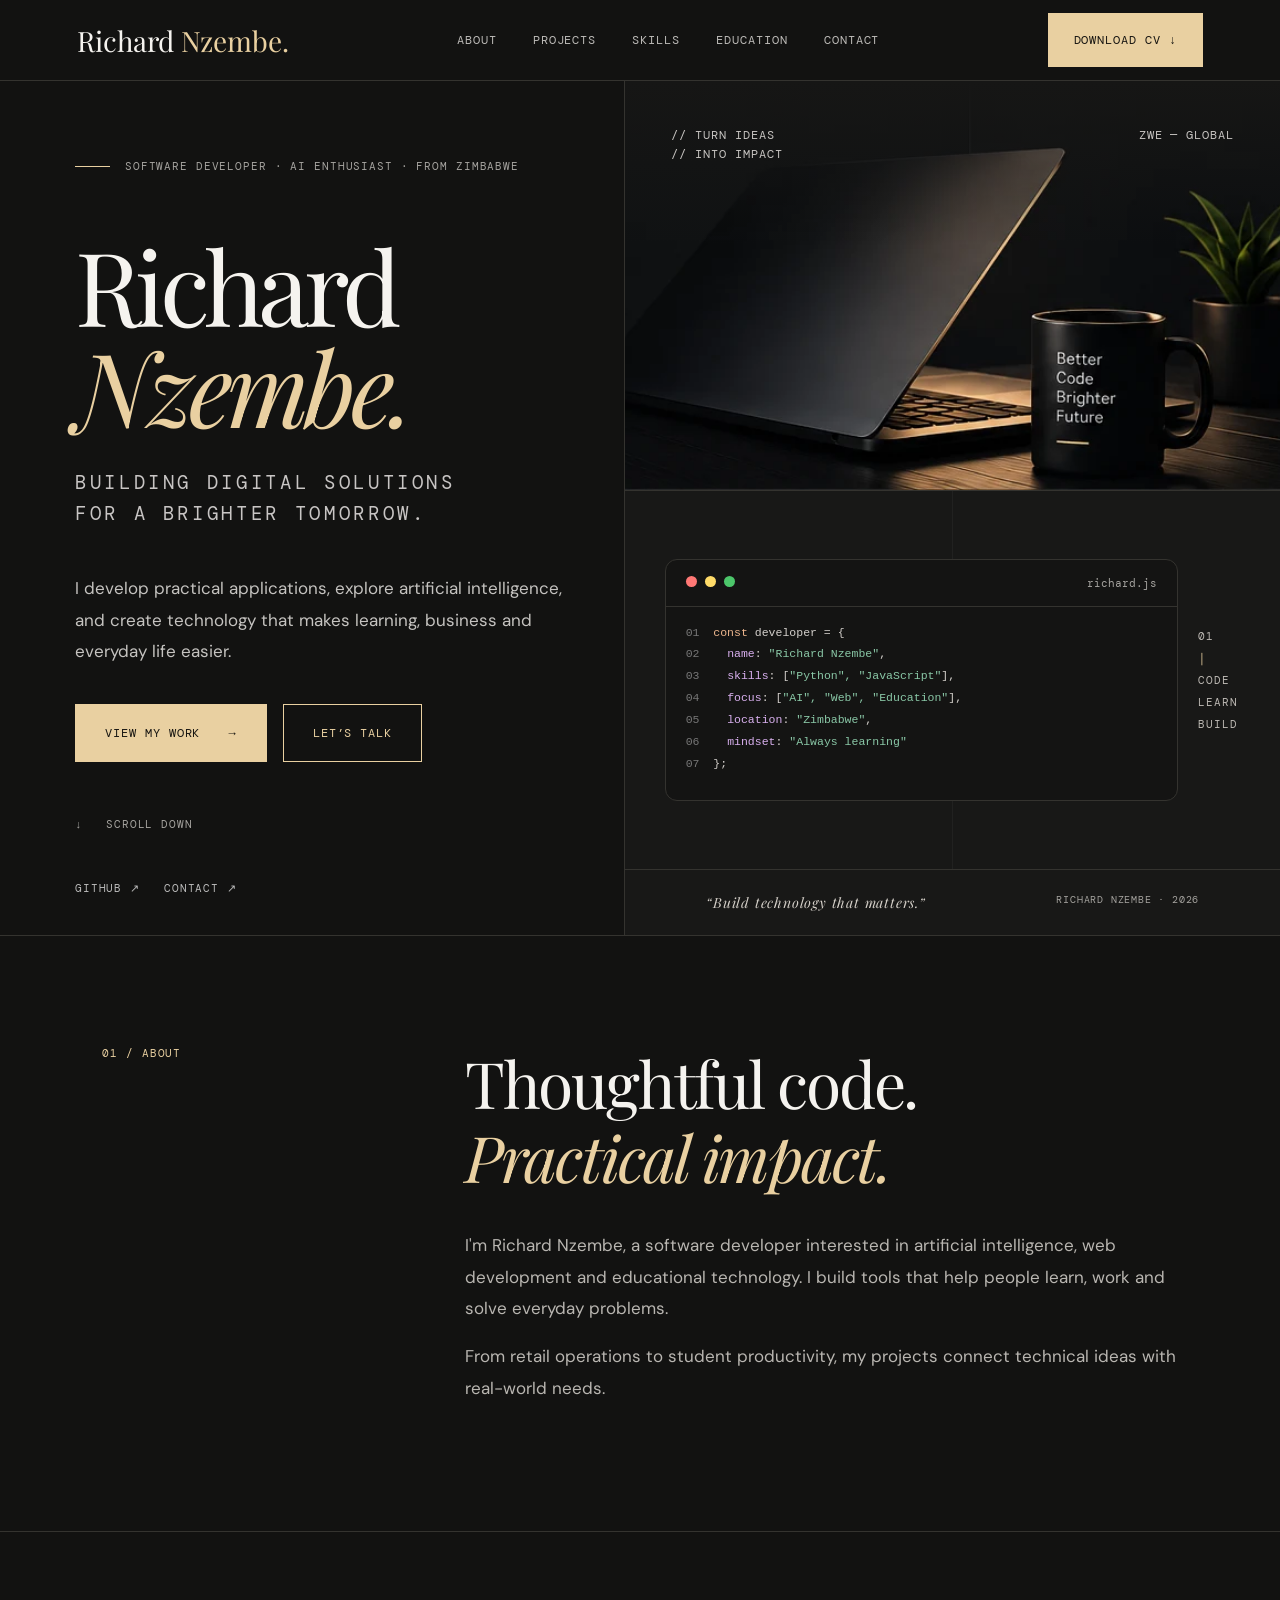
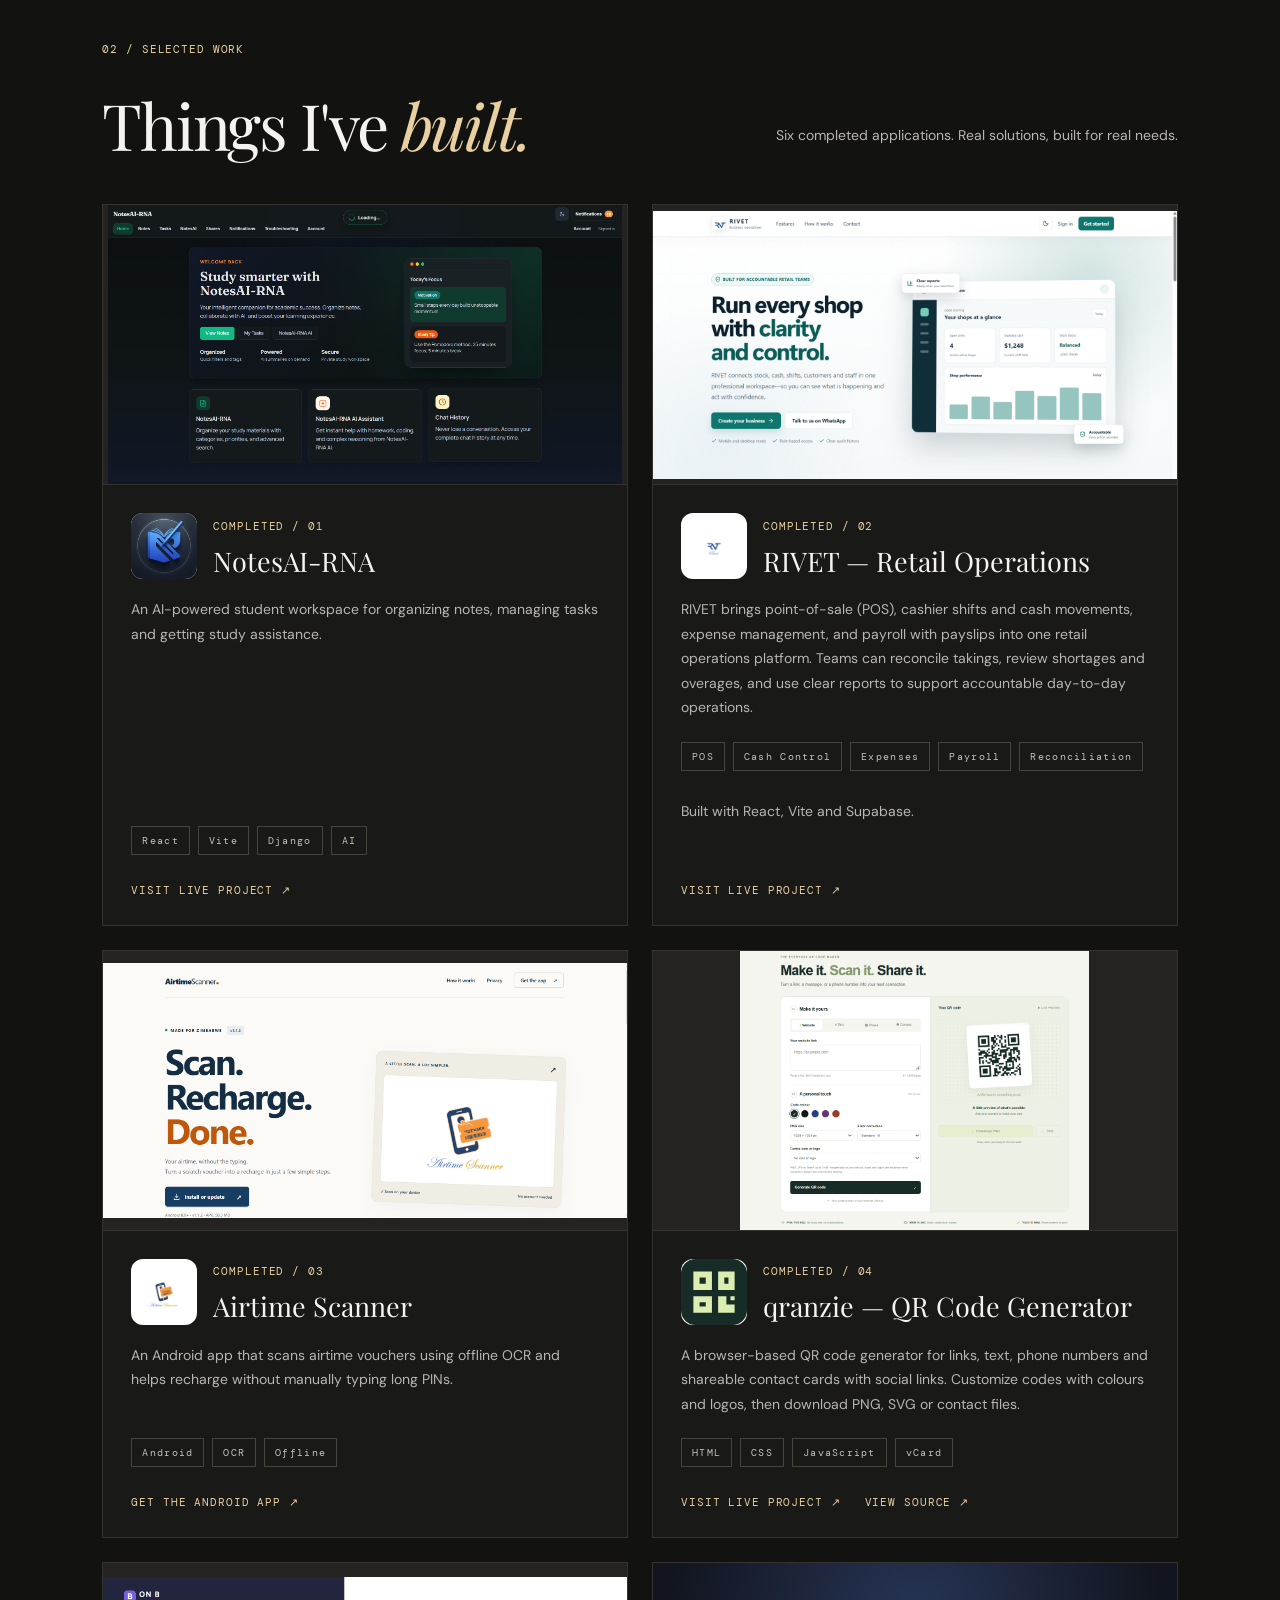
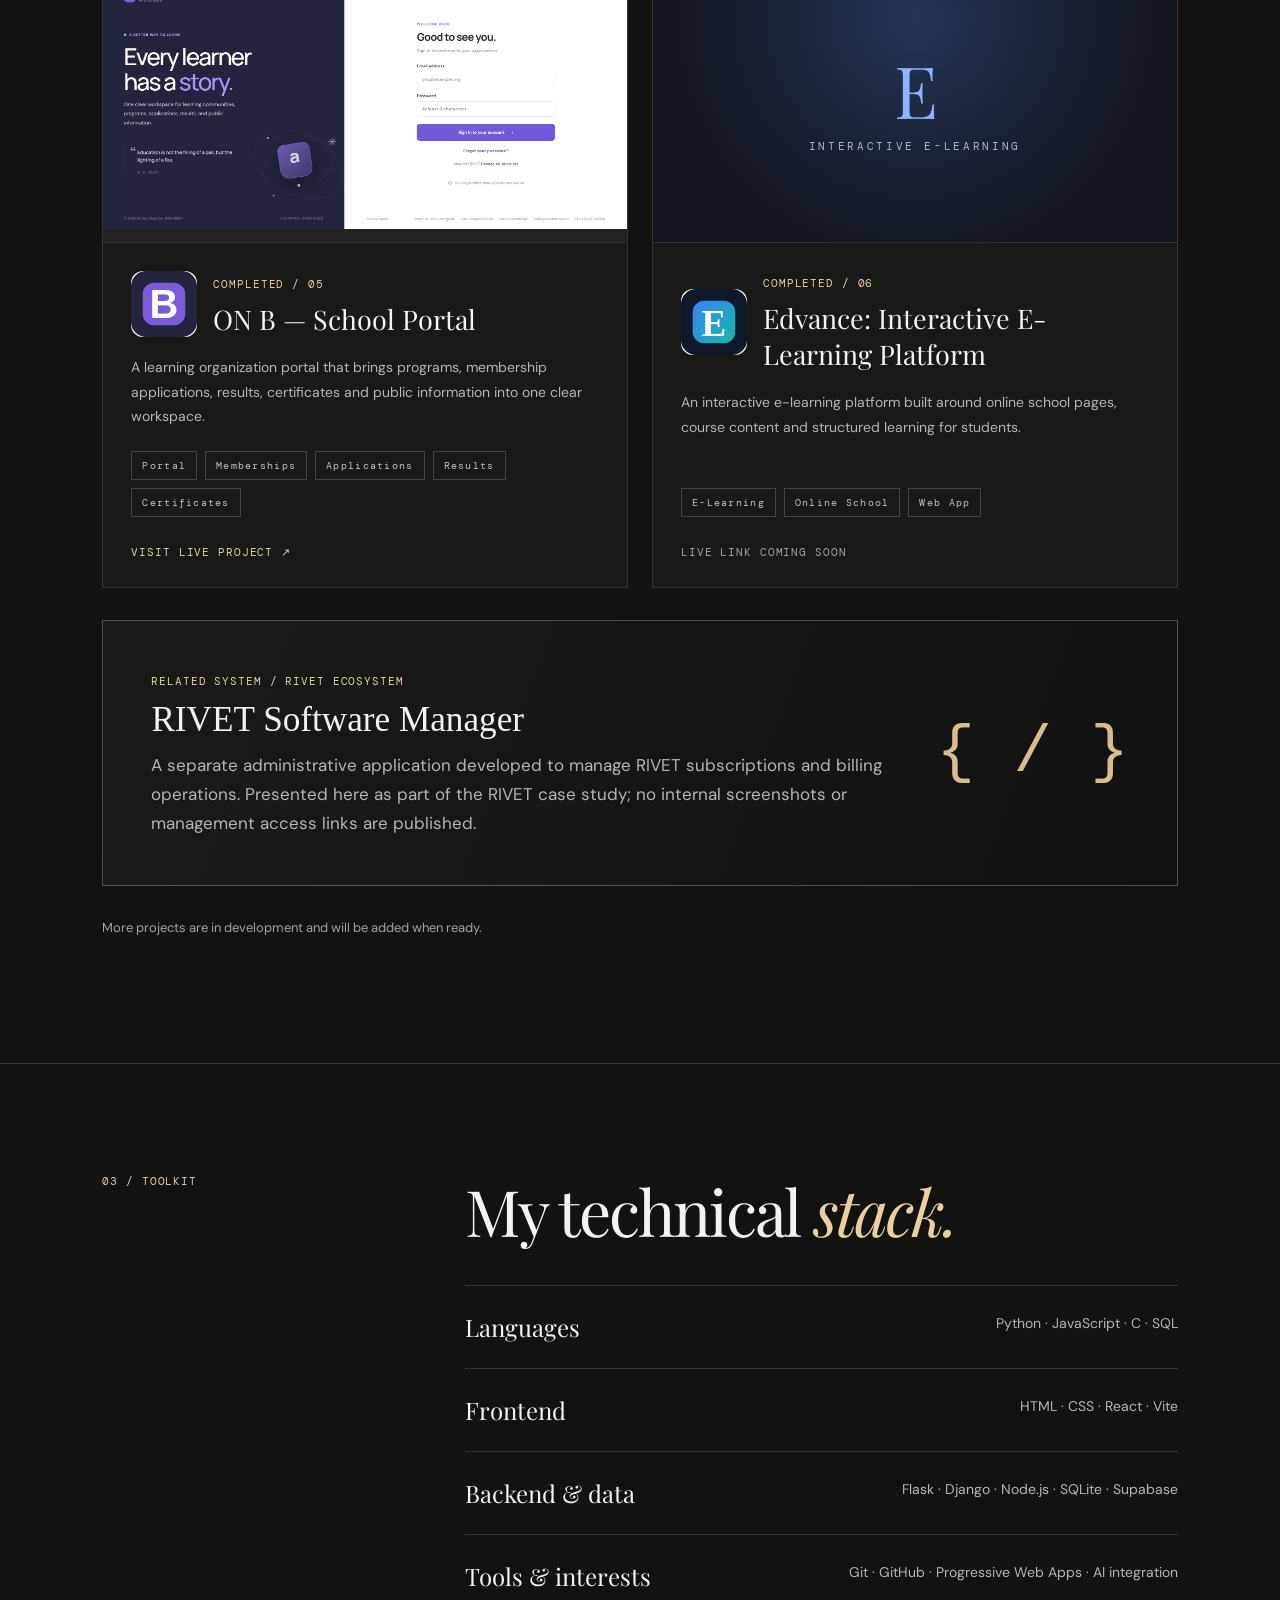
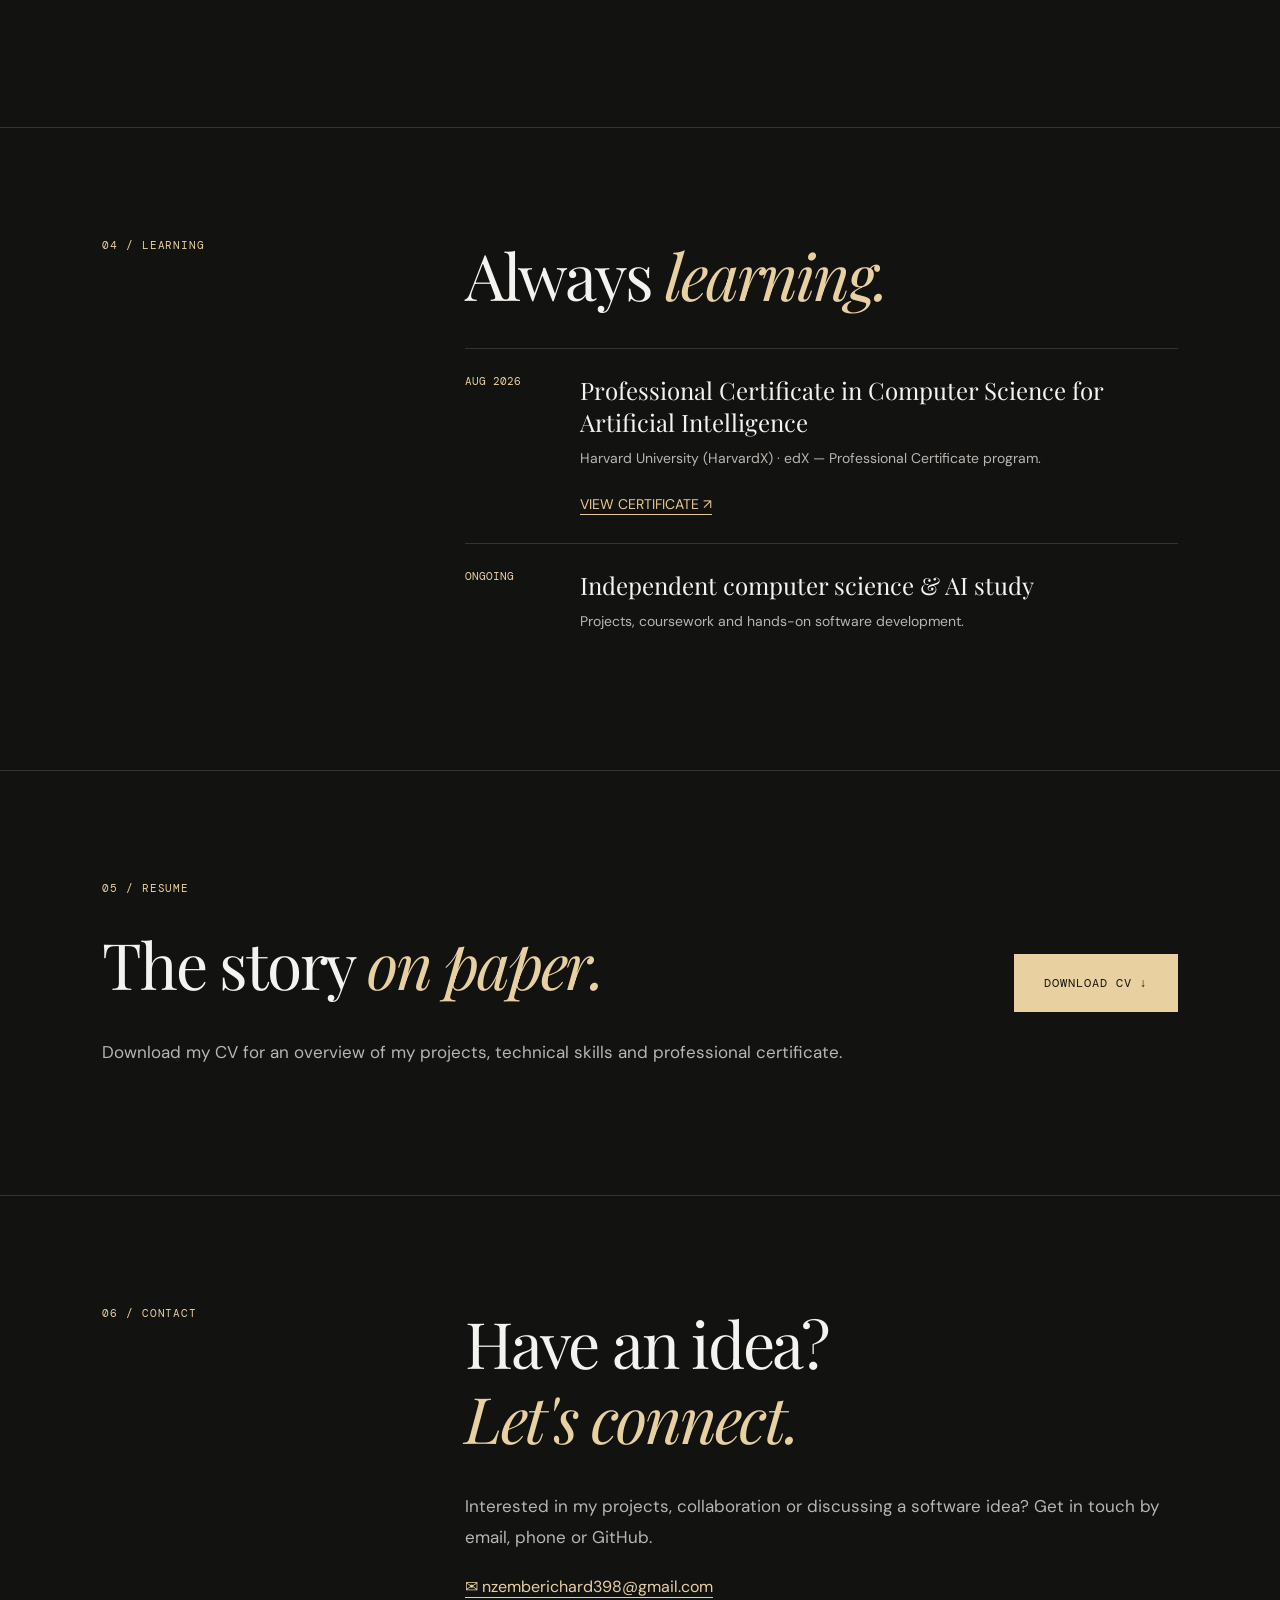
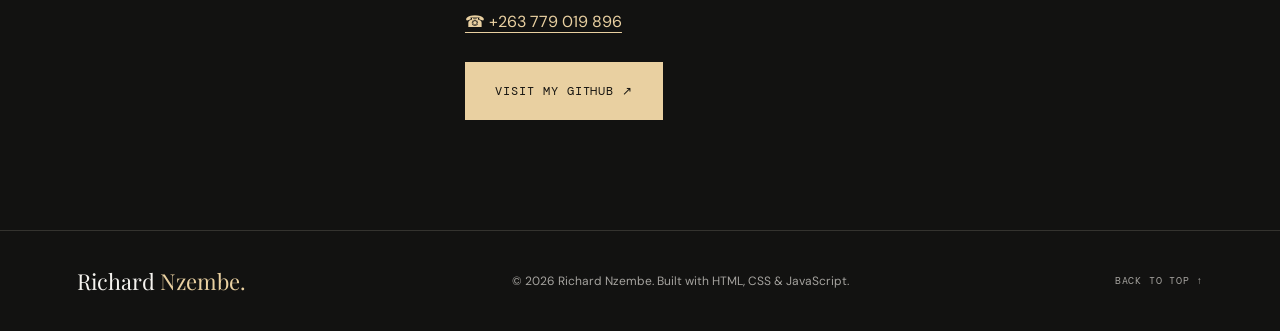
==== commit 09d99744: "Add ON B and Edvance projects and update live subdomains Add ON B — School Portal with its screensho" ====
--- a/index.html
+++ b/index.html
@@ -9,11 +9,13 @@
 <span class="muted">06</span>    <span class="purple">mindset</span>: <span class="green">"Always learning"</span>
 <span class="muted">07</span>  };</code></pre></div><div class="side-note">01<br><span>│</span><br>CODE<br>LEARN<br>BUILD</div></div><div class="visual-footer"><em>“Build technology that matters.”</em><span>RICHARD NZEMBE · 2026</span></div></div></section>
 <section class="section about" id="about"><div class="section-label">01 / ABOUT</div><div><h2>Thoughtful code.<br><em>Practical impact.</em></h2><p>I'm Richard Nzembe, a software developer interested in artificial intelligence, web development and educational technology. I build tools that help people learn, work and solve everyday problems.</p><p>From retail operations to student productivity, my projects connect technical ideas with real-world needs.</p></div></section>
-<section class="section projects" id="projects"><div class="section-intro"><div><div class="section-label">02 / SELECTED WORK</div><h2>Things I've <em>built.</em></h2></div><p>Four completed applications. Real solutions, built for real needs.</p></div><div class="project-grid">
+<section class="section projects" id="projects"><div class="section-intro"><div><div class="section-label">02 / SELECTED WORK</div><h2>Things I've <em>built.</em></h2></div><p>Six completed applications. Real solutions, built for real needs.</p></div><div class="project-grid">
 <article class="project-card"><div class="project-media"><img class="project-shot" src="assets/images/notesai-screenshot.png" alt="NotesAI-RNA study dashboard with notes, AI assistant and task features" loading="lazy"></div><div class="project-body"><div class="project-heading"><img class="project-logo" src="assets/images/notesai-logo.png" alt="NotesAI-RNA logo" loading="lazy"><div><span class="project-status">COMPLETED / 01</span><h3>NotesAI-RNA</h3></div></div><p>An AI-powered student workspace for organizing notes, managing tasks and getting study assistance.</p><div class="tags"><span>React</span><span>Vite</span><span>Django</span><span>AI</span></div><a href="https://richardnzembe.github.io/NotesAI-RNA/" target="_blank" rel="noopener noreferrer">VISIT LIVE PROJECT ↗</a></div></article>
-<article class="project-card"><div class="project-media"><img class="project-shot" src="assets/images/rivet-screenshot.png" alt="RIVET retail operations dashboard for point-of-sale and cash reconciliation" loading="lazy"></div><div class="project-body"><div class="project-heading"><img class="project-logo" src="assets/images/rivet-logo.png" alt="RIVET logo" loading="lazy"><div><span class="project-status">COMPLETED / 02</span><h3>RIVET — Retail Operations</h3></div></div><p>RIVET brings point-of-sale (POS), cashier shifts and cash movements, expense management, and payroll with payslips into one retail operations platform. Teams can reconcile takings, review shortages and overages, and use clear reports to support accountable day-to-day operations.</p><div class="tags"><span>POS</span><span>Cash Control</span><span>Expenses</span><span>Payroll</span><span>Reconciliation</span></div><p>Built with React, Vite and Supabase.</p><a href="https://retail-ledger.pages.dev/" target="_blank" rel="noopener noreferrer">VISIT LIVE PROJECT ↗</a></div></article>
-<article class="project-card"><div class="project-media"><img class="project-shot" src="assets/images/airtime-screenshot.png" alt="Airtime Scanner landing page with recharge app preview" loading="lazy"></div><div class="project-body"><div class="project-heading"><img class="project-logo" src="assets/images/airtime-logo.png" alt="Airtime Scanner logo" loading="lazy"><div><span class="project-status">COMPLETED / 03</span><h3>Airtime Scanner</h3></div></div><p>An Android app that scans airtime vouchers using offline OCR and helps recharge without manually typing long PINs.</p><div class="tags"><span>Android</span><span>OCR</span><span>Offline</span></div><a href="https://richardnzembe.github.io/Airtime-scanner-updates/" target="_blank" rel="noopener noreferrer">GET THE ANDROID APP ↗</a></div></article>
-<article class="project-card"><div class="project-media"><img class="project-shot" src="assets/images/qranzie-screenshot.png" alt="qranzie QR code generator with website, text, phone and contact options, colour choices, logo upload and a live QR preview" width="1066" height="852" loading="lazy"></div><div class="project-body"><div class="project-heading"><img class="project-logo" src="assets/images/qranzie-logo.svg" alt="qranzie logo" loading="lazy"><div><span class="project-status">COMPLETED / 04</span><h3>qranzie — QR Code Generator</h3></div></div><p>A browser-based QR code generator for links, text, phone numbers and shareable contact cards with social links. Customize codes with colours and logos, then download PNG, SVG or contact files.</p><div class="tags"><span>HTML</span><span>CSS</span><span>JavaScript</span><span>vCard</span></div><div class="project-links"><a href="https://richardnzembe.github.io/qr-code-generator/" target="_blank" rel="noopener noreferrer">VISIT LIVE PROJECT ↗</a><a href="https://github.com/Richardnzembe/qr-code-generator" target="_blank" rel="noopener noreferrer">VIEW SOURCE ↗</a></div></div></article>
+<article class="project-card"><div class="project-media"><img class="project-shot" src="assets/images/rivet-screenshot.png" alt="RIVET retail operations dashboard for point-of-sale and cash reconciliation" loading="lazy"></div><div class="project-body"><div class="project-heading"><img class="project-logo" src="assets/images/rivet-logo.png" alt="RIVET logo" loading="lazy"><div><span class="project-status">COMPLETED / 02</span><h3>RIVET — Retail Operations</h3></div></div><p>RIVET brings point-of-sale (POS), cashier shifts and cash movements, expense management, and payroll with payslips into one retail operations platform. Teams can reconcile takings, review shortages and overages, and use clear reports to support accountable day-to-day operations.</p><div class="tags"><span>POS</span><span>Cash Control</span><span>Expenses</span><span>Payroll</span><span>Reconciliation</span></div><p>Built with React, Vite and Supabase.</p><a href="https://rivet.richardn.online/" target="_blank" rel="noopener noreferrer">VISIT LIVE PROJECT ↗</a></div></article>
+<article class="project-card"><div class="project-media"><img class="project-shot" src="assets/images/airtime-screenshot.png" alt="Airtime Scanner landing page with recharge app preview" loading="lazy"></div><div class="project-body"><div class="project-heading"><img class="project-logo" src="assets/images/airtime-logo.png" alt="Airtime Scanner logo" loading="lazy"><div><span class="project-status">COMPLETED / 03</span><h3>Airtime Scanner</h3></div></div><p>An Android app that scans airtime vouchers using offline OCR and helps recharge without manually typing long PINs.</p><div class="tags"><span>Android</span><span>OCR</span><span>Offline</span></div><a href="https://as.richardn.online/" target="_blank" rel="noopener noreferrer">GET THE ANDROID APP ↗</a></div></article>
+<article class="project-card"><div class="project-media"><img class="project-shot" src="assets/images/qranzie-screenshot.png" alt="qranzie QR code generator with website, text, phone and contact options, colour choices, logo upload and a live QR preview" width="1066" height="852" loading="lazy"></div><div class="project-body"><div class="project-heading"><img class="project-logo" src="assets/images/qranzie-logo.svg" alt="qranzie logo" loading="lazy"><div><span class="project-status">COMPLETED / 04</span><h3>qranzie — QR Code Generator</h3></div></div><p>A browser-based QR code generator for links, text, phone numbers and shareable contact cards with social links. Customize codes with colours and logos, then download PNG, SVG or contact files.</p><div class="tags"><span>HTML</span><span>CSS</span><span>JavaScript</span><span>vCard</span></div><div class="project-links"><a href="https://myqr.richardn.online/" target="_blank" rel="noopener noreferrer">VISIT LIVE PROJECT ↗</a><a href="https://github.com/Richardnzembe/qr-code-generator" target="_blank" rel="noopener noreferrer">VIEW SOURCE ↗</a></div></div></article>
+<article class="project-card"><div class="project-media"><img class="project-shot" src="assets/images/onb-screenshot.png" alt="ON B sign-in page for the learning organization portal" width="1920" height="911" loading="lazy"></div><div class="project-body"><div class="project-heading"><img class="project-logo" src="assets/images/onb-logo.svg" alt="ON B logo" loading="lazy"><div><span class="project-status">COMPLETED / 05</span><h3>ON B — School Portal</h3></div></div><p>A learning organization portal that brings programs, membership applications, results, certificates and public information into one clear workspace.</p><div class="tags"><span>Portal</span><span>Memberships</span><span>Applications</span><span>Results</span><span>Certificates</span></div><a href="https://onb.richardn.online/login" target="_blank" rel="noopener noreferrer">VISIT LIVE PROJECT ↗</a></div></article>
+<article class="project-card"><div class="project-media project-media--placeholder" aria-hidden="true"><span class="placeholder-mark">E</span><small>INTERACTIVE E-LEARNING</small></div><div class="project-body"><div class="project-heading"><img class="project-logo" src="assets/images/edvance-logo.svg" alt="Edvance logo" loading="lazy"><div><span class="project-status">COMPLETED / 06</span><h3>Edvance: Interactive E-Learning Platform</h3></div></div><p>An interactive e-learning platform built around online school pages, course content and structured learning for students.</p><div class="tags"><span>E-Learning</span><span>Online School</span><span>Web App</span></div><span class="project-pending">LIVE LINK COMING SOON</span></div></article>
 </div><aside class="manager-note" aria-labelledby="manager-heading"><div><span class="project-status">RELATED SYSTEM / RIVET ECOSYSTEM</span><h3 id="manager-heading">RIVET Software Manager</h3><p>A separate administrative application developed to manage RIVET subscriptions and billing operations. Presented here as part of the RIVET case study; no internal screenshots or management access links are published.</p></div><span class="manager-symbol" aria-hidden="true">{ / }</span></aside><p class="project-footnote">More projects are in development and will be added when ready.</p></section>
 <section class="section skills" id="skills"><div class="section-label">03 / TOOLKIT</div><div><h2>My technical <em>stack.</em></h2><div class="skill-list"><div><h3>Languages</h3><p>Python · JavaScript · C · SQL</p></div><div><h3>Frontend</h3><p>HTML · CSS · React · Vite</p></div><div><h3>Backend & data</h3><p>Flask · Django · Node.js · SQLite · Supabase</p></div><div><h3>Tools & interests</h3><p>Git · GitHub · Progressive Web Apps · AI integration</p></div></div></div></section>
 <section class="section education" id="education"><div class="section-label">04 / LEARNING</div><div><h2>Always <em>learning.</em></h2><div class="education-item"><span>AUG 2026</span><div><h3>Professional Certificate in Computer Science for Artificial Intelligence</h3><p>Harvard University (HarvardX) · edX — Professional Certificate program.</p><p><a class="certificate-link" href="assets/certificates/Richard-Nzembe-Professional-Certificate.pdf" target="_blank" rel="noopener noreferrer">VIEW CERTIFICATE ↗</a></p></div></div><div class="education-item"><span>ONGOING</span><div><h3>Independent computer science & AI study</h3><p>Projects, coursework and hands-on software development.</p></div></div></div></section>
--- a/css/style.css
+++ b/css/style.css
@@ -16,3 +16,9 @@
 /* Public contact links */
 .project-links{display:flex;flex-wrap:wrap;gap:16px 24px}.project-links a{font:11px var(--mono);letter-spacing:.08em;color:var(--gold)}.project-links a:hover{color:var(--white)}.project-links a:focus-visible{outline:2px solid var(--gold);outline-offset:5px}
 .contact-links{display:flex;flex-direction:column;align-items:flex-start;gap:14px;margin:22px 0 5px}.contact-links a{color:var(--gold);overflow-wrap:anywhere;text-decoration:underline;text-underline-offset:5px}.contact-links a:hover{color:var(--white)}
+
+/* Edvance project awaiting a public screenshot and live link */
+.project-media--placeholder{flex-direction:column;gap:14px;padding:24px;text-align:center;background:radial-gradient(circle at 50% 20%,#263455,#12151f 72%);color:#dfe7ff}
+.project-media--placeholder .placeholder-mark{font:72px/1 var(--serif);letter-spacing:-.03em;color:#8fb4ff}
+.project-media--placeholder small{font:11px var(--mono);letter-spacing:.24em;color:#a9b6d4}
+.project-pending{display:inline-block;font:11px var(--mono);letter-spacing:.08em;color:var(--muted)}
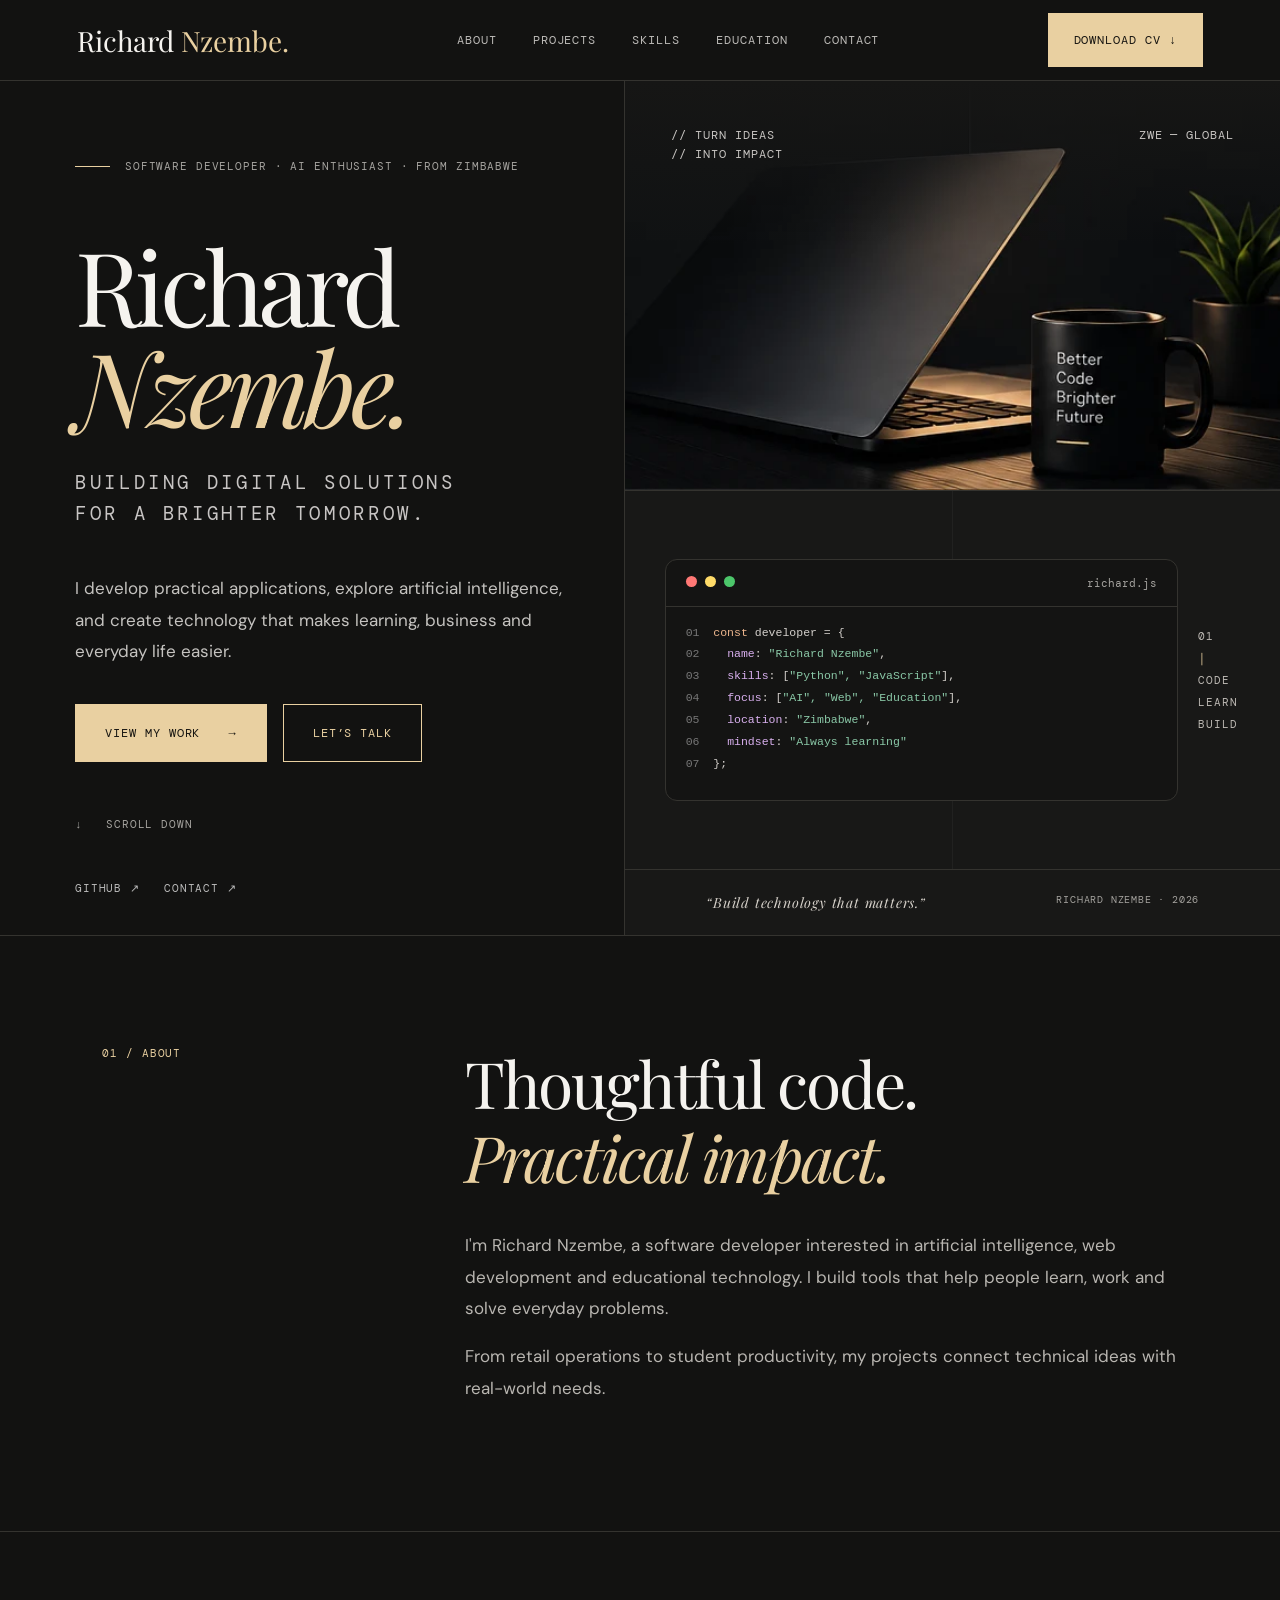
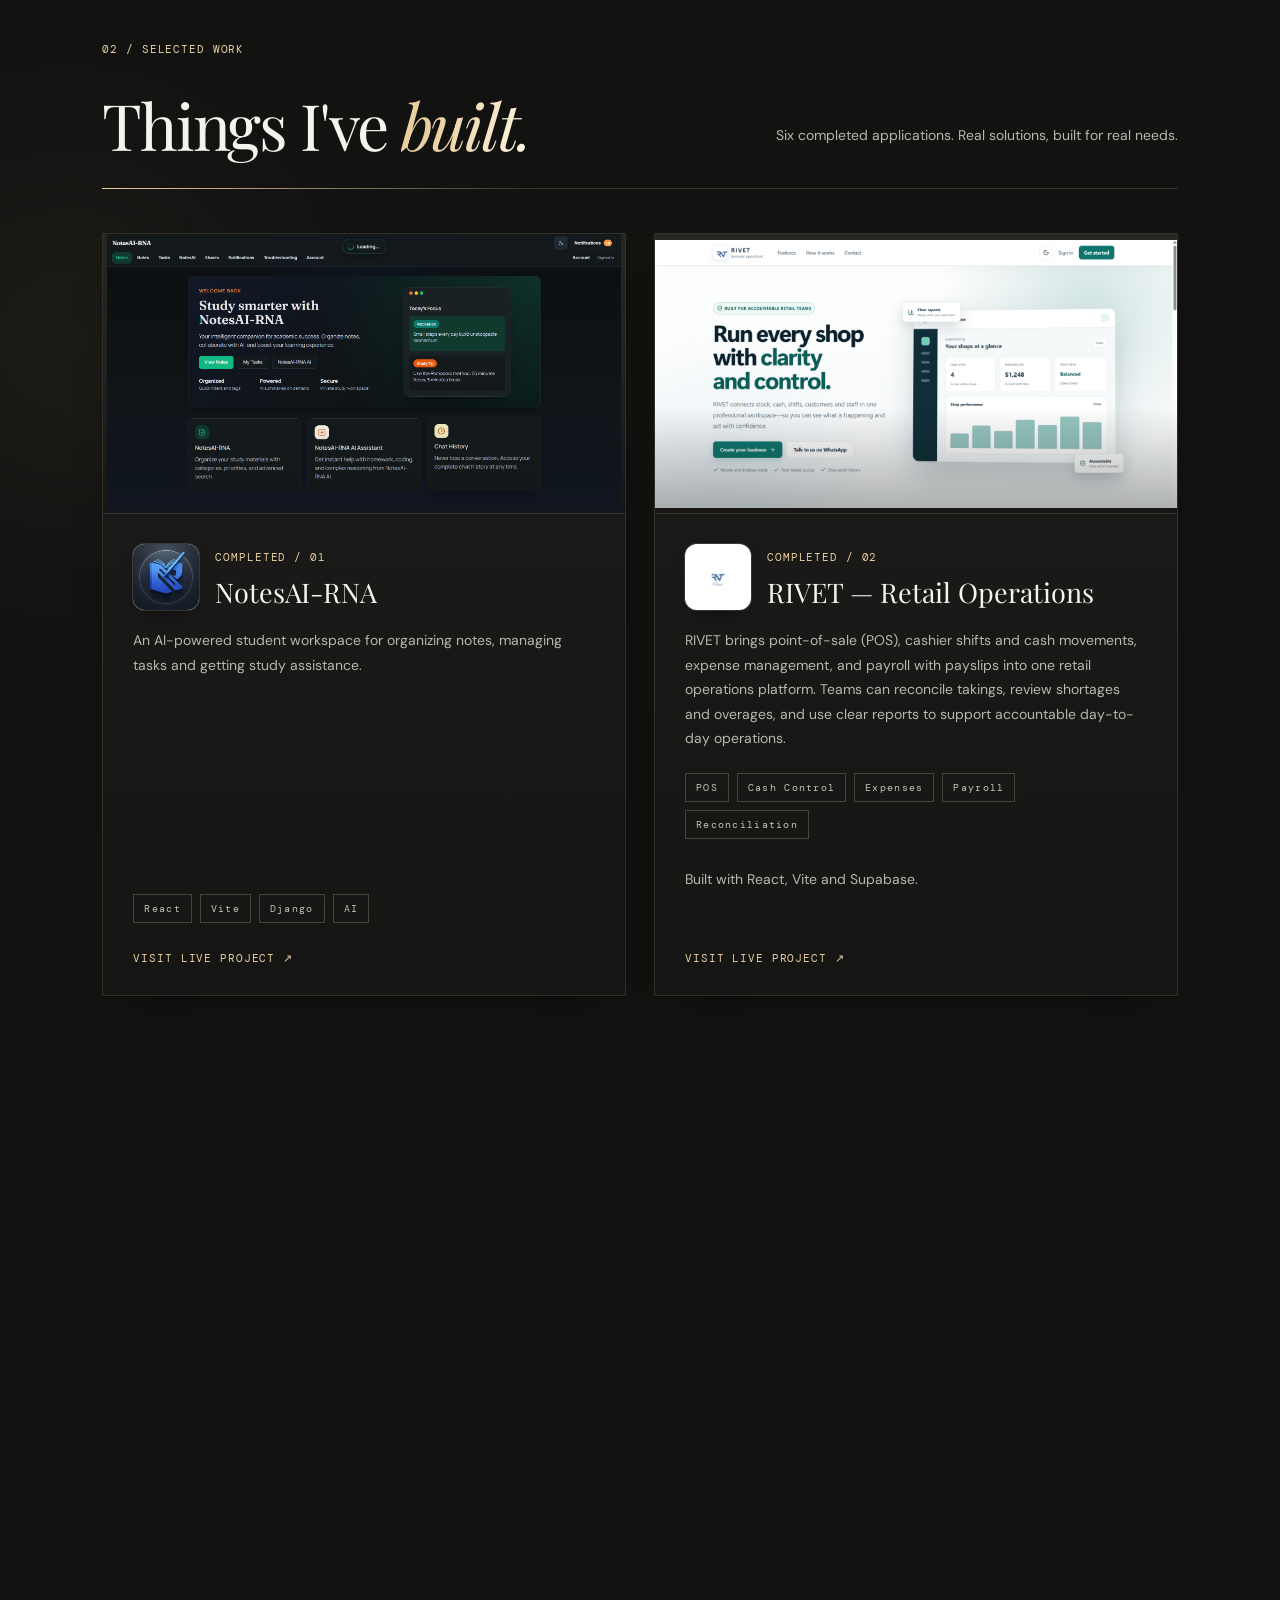
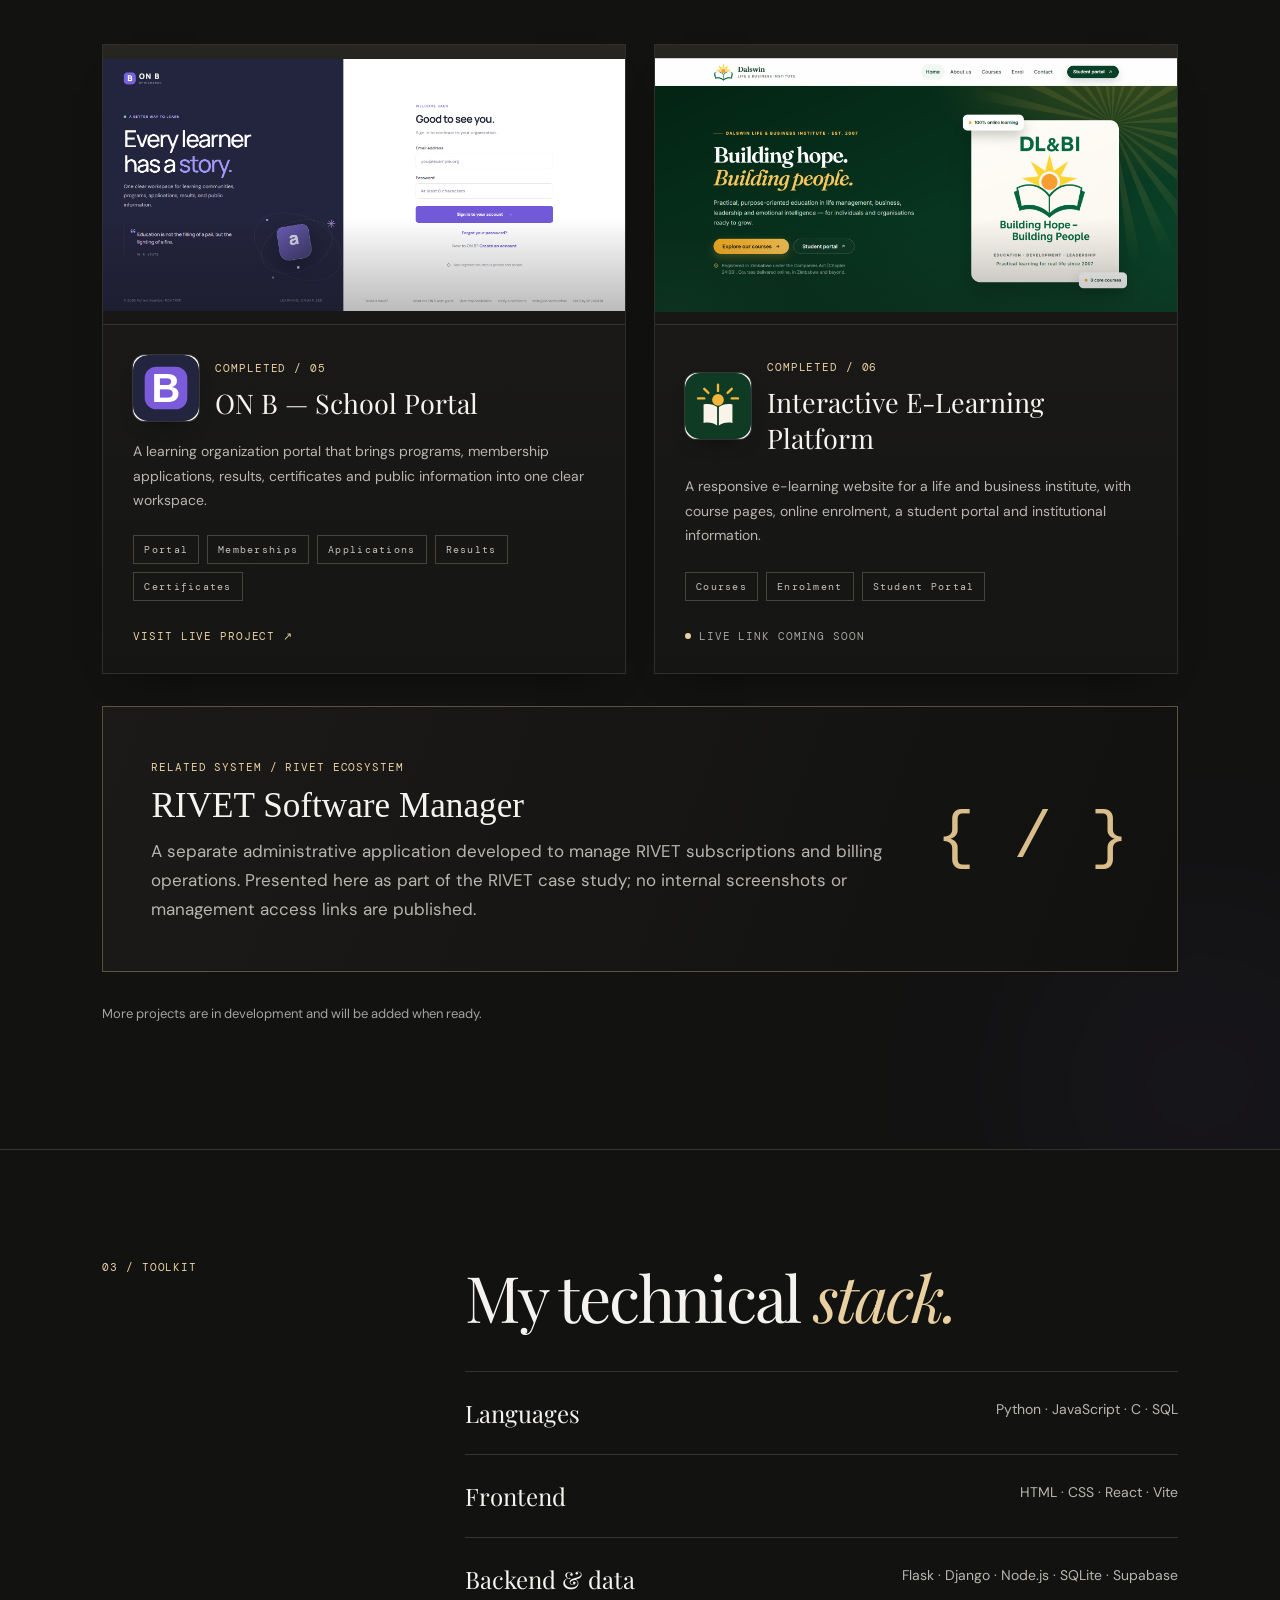
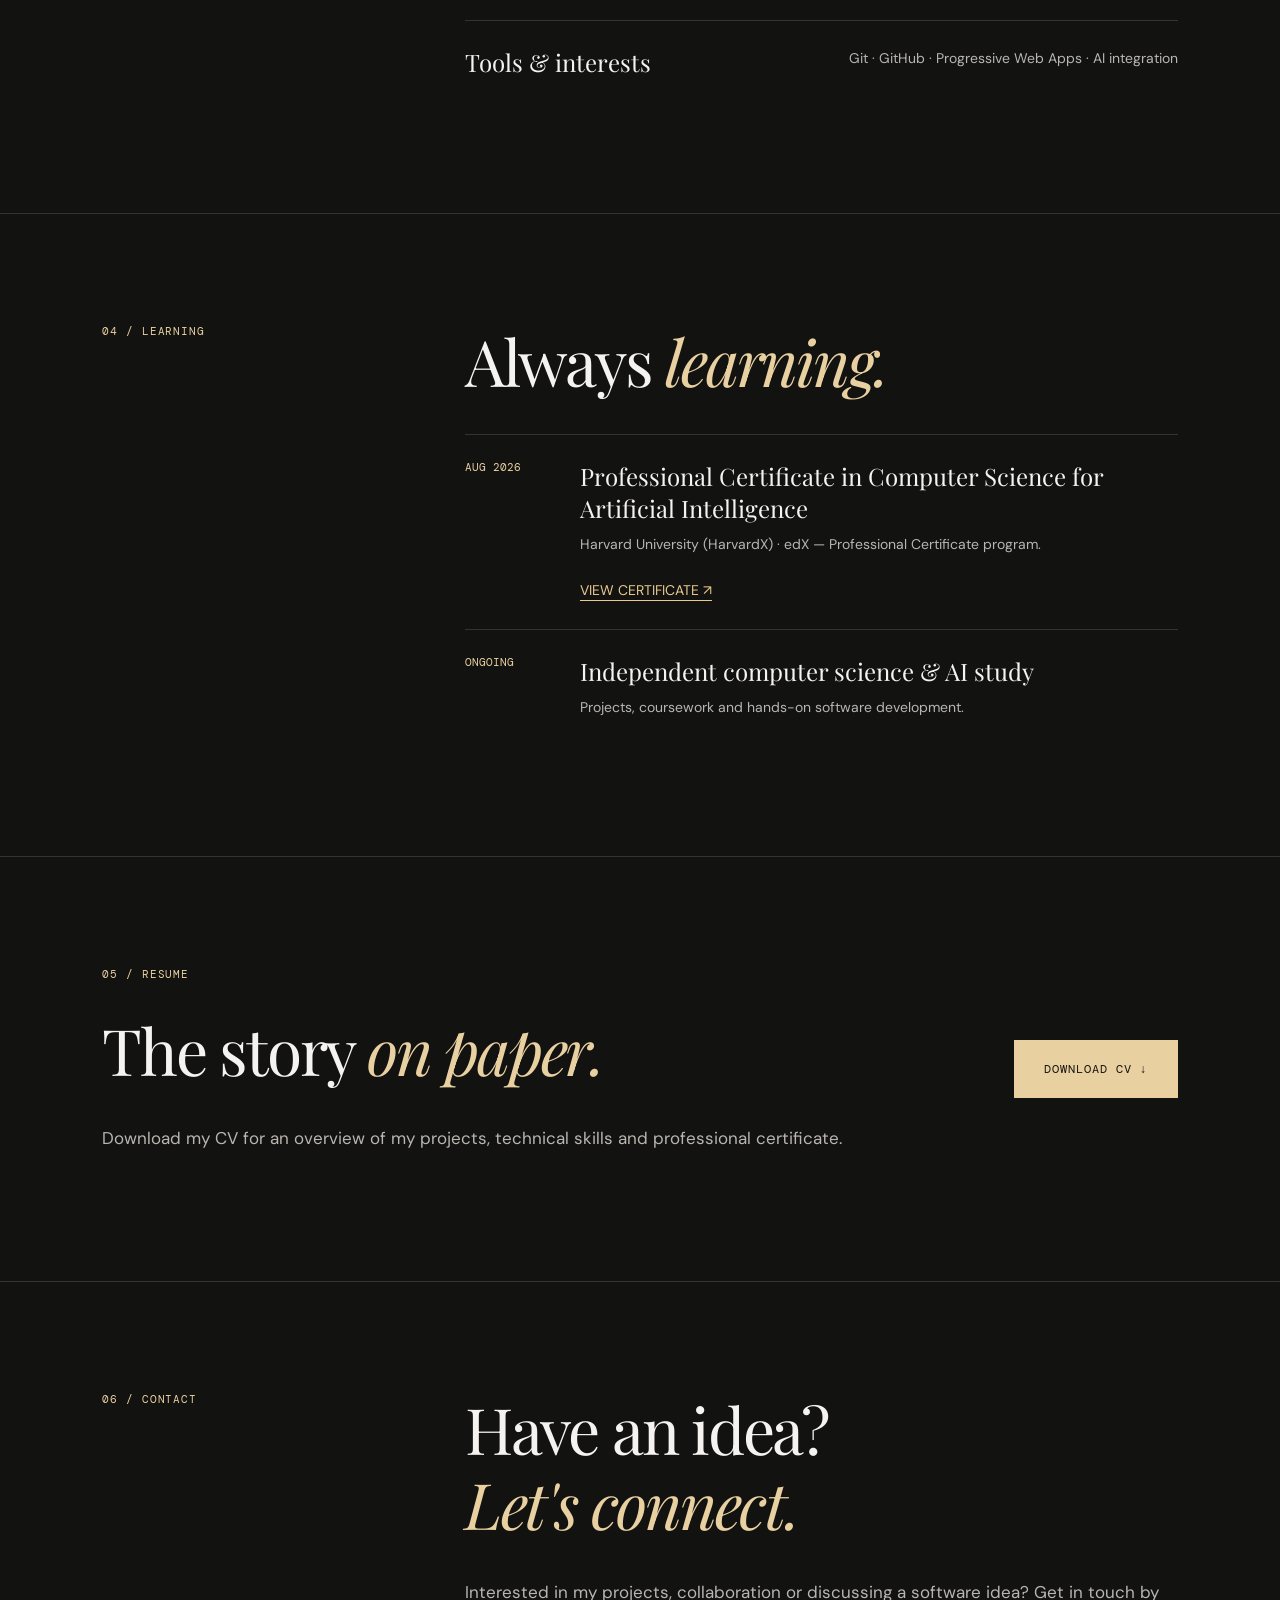
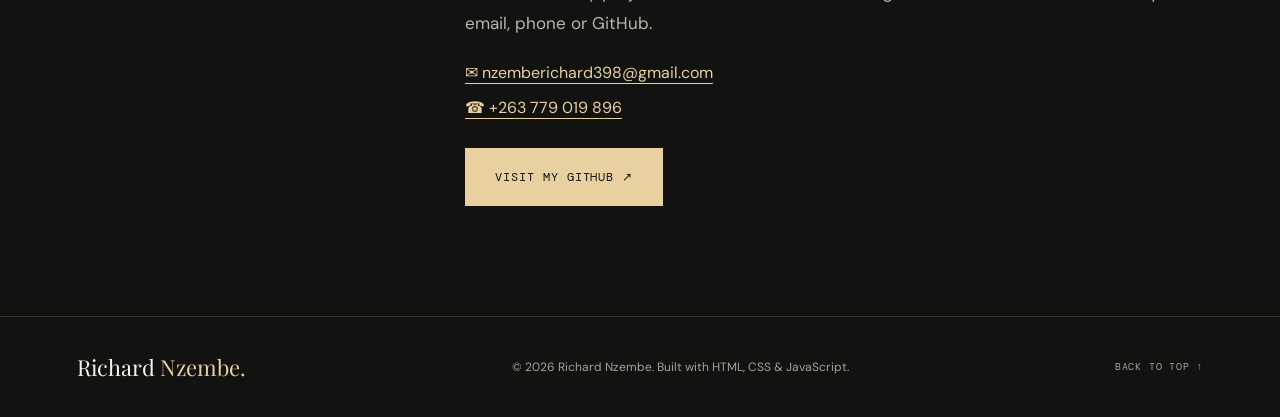
==== commit ab777187: "Polish projects section and finish e-learning card Rename the sixth project to Interactive E-Learnin" ====
--- a/index.html
+++ b/index.html
@@ -15,7 +15,7 @@
 <article class="project-card"><div class="project-media"><img class="project-shot" src="assets/images/airtime-screenshot.png" alt="Airtime Scanner landing page with recharge app preview" loading="lazy"></div><div class="project-body"><div class="project-heading"><img class="project-logo" src="assets/images/airtime-logo.png" alt="Airtime Scanner logo" loading="lazy"><div><span class="project-status">COMPLETED / 03</span><h3>Airtime Scanner</h3></div></div><p>An Android app that scans airtime vouchers using offline OCR and helps recharge without manually typing long PINs.</p><div class="tags"><span>Android</span><span>OCR</span><span>Offline</span></div><a href="https://as.richardn.online/" target="_blank" rel="noopener noreferrer">GET THE ANDROID APP ↗</a></div></article>
 <article class="project-card"><div class="project-media"><img class="project-shot" src="assets/images/qranzie-screenshot.png" alt="qranzie QR code generator with website, text, phone and contact options, colour choices, logo upload and a live QR preview" width="1066" height="852" loading="lazy"></div><div class="project-body"><div class="project-heading"><img class="project-logo" src="assets/images/qranzie-logo.svg" alt="qranzie logo" loading="lazy"><div><span class="project-status">COMPLETED / 04</span><h3>qranzie — QR Code Generator</h3></div></div><p>A browser-based QR code generator for links, text, phone numbers and shareable contact cards with social links. Customize codes with colours and logos, then download PNG, SVG or contact files.</p><div class="tags"><span>HTML</span><span>CSS</span><span>JavaScript</span><span>vCard</span></div><div class="project-links"><a href="https://myqr.richardn.online/" target="_blank" rel="noopener noreferrer">VISIT LIVE PROJECT ↗</a><a href="https://github.com/Richardnzembe/qr-code-generator" target="_blank" rel="noopener noreferrer">VIEW SOURCE ↗</a></div></div></article>
 <article class="project-card"><div class="project-media"><img class="project-shot" src="assets/images/onb-screenshot.png" alt="ON B sign-in page for the learning organization portal" width="1920" height="911" loading="lazy"></div><div class="project-body"><div class="project-heading"><img class="project-logo" src="assets/images/onb-logo.svg" alt="ON B logo" loading="lazy"><div><span class="project-status">COMPLETED / 05</span><h3>ON B — School Portal</h3></div></div><p>A learning organization portal that brings programs, membership applications, results, certificates and public information into one clear workspace.</p><div class="tags"><span>Portal</span><span>Memberships</span><span>Applications</span><span>Results</span><span>Certificates</span></div><a href="https://onb.richardn.online/login" target="_blank" rel="noopener noreferrer">VISIT LIVE PROJECT ↗</a></div></article>
-<article class="project-card"><div class="project-media project-media--placeholder" aria-hidden="true"><span class="placeholder-mark">E</span><small>INTERACTIVE E-LEARNING</small></div><div class="project-body"><div class="project-heading"><img class="project-logo" src="assets/images/edvance-logo.svg" alt="Edvance logo" loading="lazy"><div><span class="project-status">COMPLETED / 06</span><h3>Edvance: Interactive E-Learning Platform</h3></div></div><p>An interactive e-learning platform built around online school pages, course content and structured learning for students.</p><div class="tags"><span>E-Learning</span><span>Online School</span><span>Web App</span></div><span class="project-pending">LIVE LINK COMING SOON</span></div></article>
+<article class="project-card"><div class="project-media"><img class="project-shot" src="assets/images/elearning-screenshot.png" alt="Dalswin Life and Business Institute e-learning website homepage with course and enrolment navigation" width="1900" height="928" loading="lazy"></div><div class="project-body"><div class="project-heading"><img class="project-logo" src="assets/images/elearning-logo.svg" alt="Interactive e-learning platform logo" loading="lazy"><div><span class="project-status">COMPLETED / 06</span><h3>Interactive E-Learning Platform</h3></div></div><p>A responsive e-learning website for a life and business institute, with course pages, online enrolment, a student portal and institutional information.</p><div class="tags"><span>Courses</span><span>Enrolment</span><span>Student Portal</span></div><span class="project-pending">LIVE LINK COMING SOON</span></div></article>
 </div><aside class="manager-note" aria-labelledby="manager-heading"><div><span class="project-status">RELATED SYSTEM / RIVET ECOSYSTEM</span><h3 id="manager-heading">RIVET Software Manager</h3><p>A separate administrative application developed to manage RIVET subscriptions and billing operations. Presented here as part of the RIVET case study; no internal screenshots or management access links are published.</p></div><span class="manager-symbol" aria-hidden="true">{ / }</span></aside><p class="project-footnote">More projects are in development and will be added when ready.</p></section>
 <section class="section skills" id="skills"><div class="section-label">03 / TOOLKIT</div><div><h2>My technical <em>stack.</em></h2><div class="skill-list"><div><h3>Languages</h3><p>Python · JavaScript · C · SQL</p></div><div><h3>Frontend</h3><p>HTML · CSS · React · Vite</p></div><div><h3>Backend & data</h3><p>Flask · Django · Node.js · SQLite · Supabase</p></div><div><h3>Tools & interests</h3><p>Git · GitHub · Progressive Web Apps · AI integration</p></div></div></div></section>
 <section class="section education" id="education"><div class="section-label">04 / LEARNING</div><div><h2>Always <em>learning.</em></h2><div class="education-item"><span>AUG 2026</span><div><h3>Professional Certificate in Computer Science for Artificial Intelligence</h3><p>Harvard University (HarvardX) · edX — Professional Certificate program.</p><p><a class="certificate-link" href="assets/certificates/Richard-Nzembe-Professional-Certificate.pdf" target="_blank" rel="noopener noreferrer">VIEW CERTIFICATE ↗</a></p></div></div><div class="education-item"><span>ONGOING</span><div><h3>Independent computer science & AI study</h3><p>Projects, coursework and hands-on software development.</p></div></div></div></section>
--- a/css/style.css
+++ b/css/style.css
@@ -17,8 +17,46 @@
 .project-links{display:flex;flex-wrap:wrap;gap:16px 24px}.project-links a{font:11px var(--mono);letter-spacing:.08em;color:var(--gold)}.project-links a:hover{color:var(--white)}.project-links a:focus-visible{outline:2px solid var(--gold);outline-offset:5px}
 .contact-links{display:flex;flex-direction:column;align-items:flex-start;gap:14px;margin:22px 0 5px}.contact-links a{color:var(--gold);overflow-wrap:anywhere;text-decoration:underline;text-underline-offset:5px}.contact-links a:hover{color:var(--white)}
 
-/* Edvance project awaiting a public screenshot and live link */
-.project-media--placeholder{flex-direction:column;gap:14px;padding:24px;text-align:center;background:radial-gradient(circle at 50% 20%,#263455,#12151f 72%);color:#dfe7ff}
-.project-media--placeholder .placeholder-mark{font:72px/1 var(--serif);letter-spacing:-.03em;color:#8fb4ff}
-.project-media--placeholder small{font:11px var(--mono);letter-spacing:.24em;color:#a9b6d4}
-.project-pending{display:inline-block;font:11px var(--mono);letter-spacing:.08em;color:var(--muted)}
+/* Projects section: ambient motion, card interactions and scroll reveal */
+.projects{position:relative;overflow:hidden;isolation:isolate}
+.projects::before,.projects::after{content:"";position:absolute;z-index:-1;border-radius:50%;pointer-events:none;filter:blur(90px);opacity:.55}
+.projects::before{width:480px;height:480px;left:-170px;top:6%;background:radial-gradient(circle,rgba(233,208,161,.14),transparent 68%);animation:projects-drift-a 22s ease-in-out infinite alternate}
+.projects::after{width:580px;height:580px;right:-210px;bottom:-8%;background:radial-gradient(circle,rgba(124,91,219,.12),transparent 68%);animation:projects-drift-b 28s ease-in-out infinite alternate}
+.projects>.section-intro,.projects>.project-grid,.projects>.manager-note,.projects>.project-footnote{position:relative;z-index:1}
+@keyframes projects-drift-a{to{transform:translate3d(80px,50px,0) scale(1.12)}}
+@keyframes projects-drift-b{to{transform:translate3d(-70px,-60px,0) scale(1.08)}}
+
+.projects .section-intro{align-items:flex-end;position:relative;padding-bottom:26px;margin-bottom:44px;border-bottom:1px solid var(--line)}
+.projects .section-intro::after{content:"";position:absolute;left:0;bottom:-1px;width:min(48%,430px);height:1px;background:linear-gradient(90deg,var(--gold),rgba(233,208,161,0))}
+.projects .section-intro h2 em{background:linear-gradient(100deg,var(--gold) 15%,#fff5df 50%,var(--gold) 85%);background-size:200% auto;-webkit-background-clip:text;background-clip:text;color:transparent;animation:projects-shimmer 7s linear infinite}
+@keyframes projects-shimmer{to{background-position:200% center}}
+
+.project-grid{gap:28px}
+.project-card{position:relative;isolation:isolate;background:linear-gradient(180deg,#1d1c1a,#151514);border-color:#302f2a;box-shadow:0 18px 40px -30px rgba(0,0,0,.9);transition:border-color .3s ease,transform .35s cubic-bezier(.2,.7,.2,1),box-shadow .35s ease}
+.project-card::before{content:"";position:absolute;inset:0;z-index:1;background:radial-gradient(420px circle at var(--mx,50%) var(--my,50%),rgba(233,208,161,.1),transparent 60%);opacity:0;transition:opacity .35s ease;pointer-events:none}
+.project-card::after{content:"";position:absolute;top:0;left:0;right:0;height:2px;z-index:3;background:linear-gradient(90deg,transparent,rgba(233,208,161,.9),transparent);transform:scaleX(0);transform-origin:center;transition:transform .45s cubic-bezier(.2,.7,.2,1);pointer-events:none}
+.project-card:hover{border-color:#a98d60;transform:translateY(-7px);box-shadow:0 30px 60px -34px rgba(0,0,0,.95)}
+.project-card:hover::before{opacity:1}
+.project-card:hover::after{transform:scaleX(1)}
+.project-card>*{position:relative;z-index:2}
+.project-media{background:linear-gradient(180deg,#27251f,#1b1a18)}
+.project-media::after{content:"";position:absolute;inset:0;background:linear-gradient(180deg,transparent 62%,rgba(15,15,14,.32));pointer-events:none}
+.project-shot{transition:transform .6s cubic-bezier(.2,.7,.2,1),filter .6s ease}
+.project-card:hover .project-shot{transform:scale(1.045);filter:saturate(1.06) brightness(1.03)}
+.project-body{padding:30px}
+.project-heading h3{transition:color .25s ease}
+.project-card:hover .project-heading h3{color:#fcf5e7}
+.project-logo{box-shadow:0 0 0 1px rgba(255,255,255,.14),0 10px 22px -14px rgba(0,0,0,.85);transition:transform .35s ease}
+.project-card:hover .project-logo{transform:rotate(-3deg) scale(1.04)}
+.tags span{transition:border-color .25s ease,color .25s ease,background .25s ease}
+.tags span:hover{border-color:rgba(233,208,161,.55);color:var(--gold);background:rgba(233,208,161,.06)}
+.project-pending{display:inline-flex;align-items:center;gap:8px;font:11px var(--mono);letter-spacing:.08em;color:var(--muted)}
+.project-pending::before{content:"";width:6px;height:6px;border-radius:50%;background:var(--gold);box-shadow:0 0 0 0 rgba(233,208,161,.5);animation:pending-pulse 2.4s ease-out infinite}
+@keyframes pending-pulse{70%{box-shadow:0 0 0 7px rgba(233,208,161,0)}100%{box-shadow:0 0 0 0 rgba(233,208,161,0)}}
+
+.reveal-ready .project-card:not(.is-visible){opacity:0}
+.reveal-ready .project-card.is-visible{animation:project-card-in .75s cubic-bezier(.2,.7,.2,1) var(--reveal-delay,0ms) backwards}
+@keyframes project-card-in{from{opacity:0;transform:translateY(30px)}to{opacity:1;transform:none}}
+
+@media(max-width:800px){.projects .section-intro{padding-bottom:22px;margin-bottom:32px}.project-body{padding:25px}}
+@media(prefers-reduced-motion:reduce){.projects::before,.projects::after,.projects .section-intro h2 em,.project-pending::before{animation:none}.reveal-ready .project-card:not(.is-visible){opacity:1}.reveal-ready .project-card.is-visible{animation:none}}
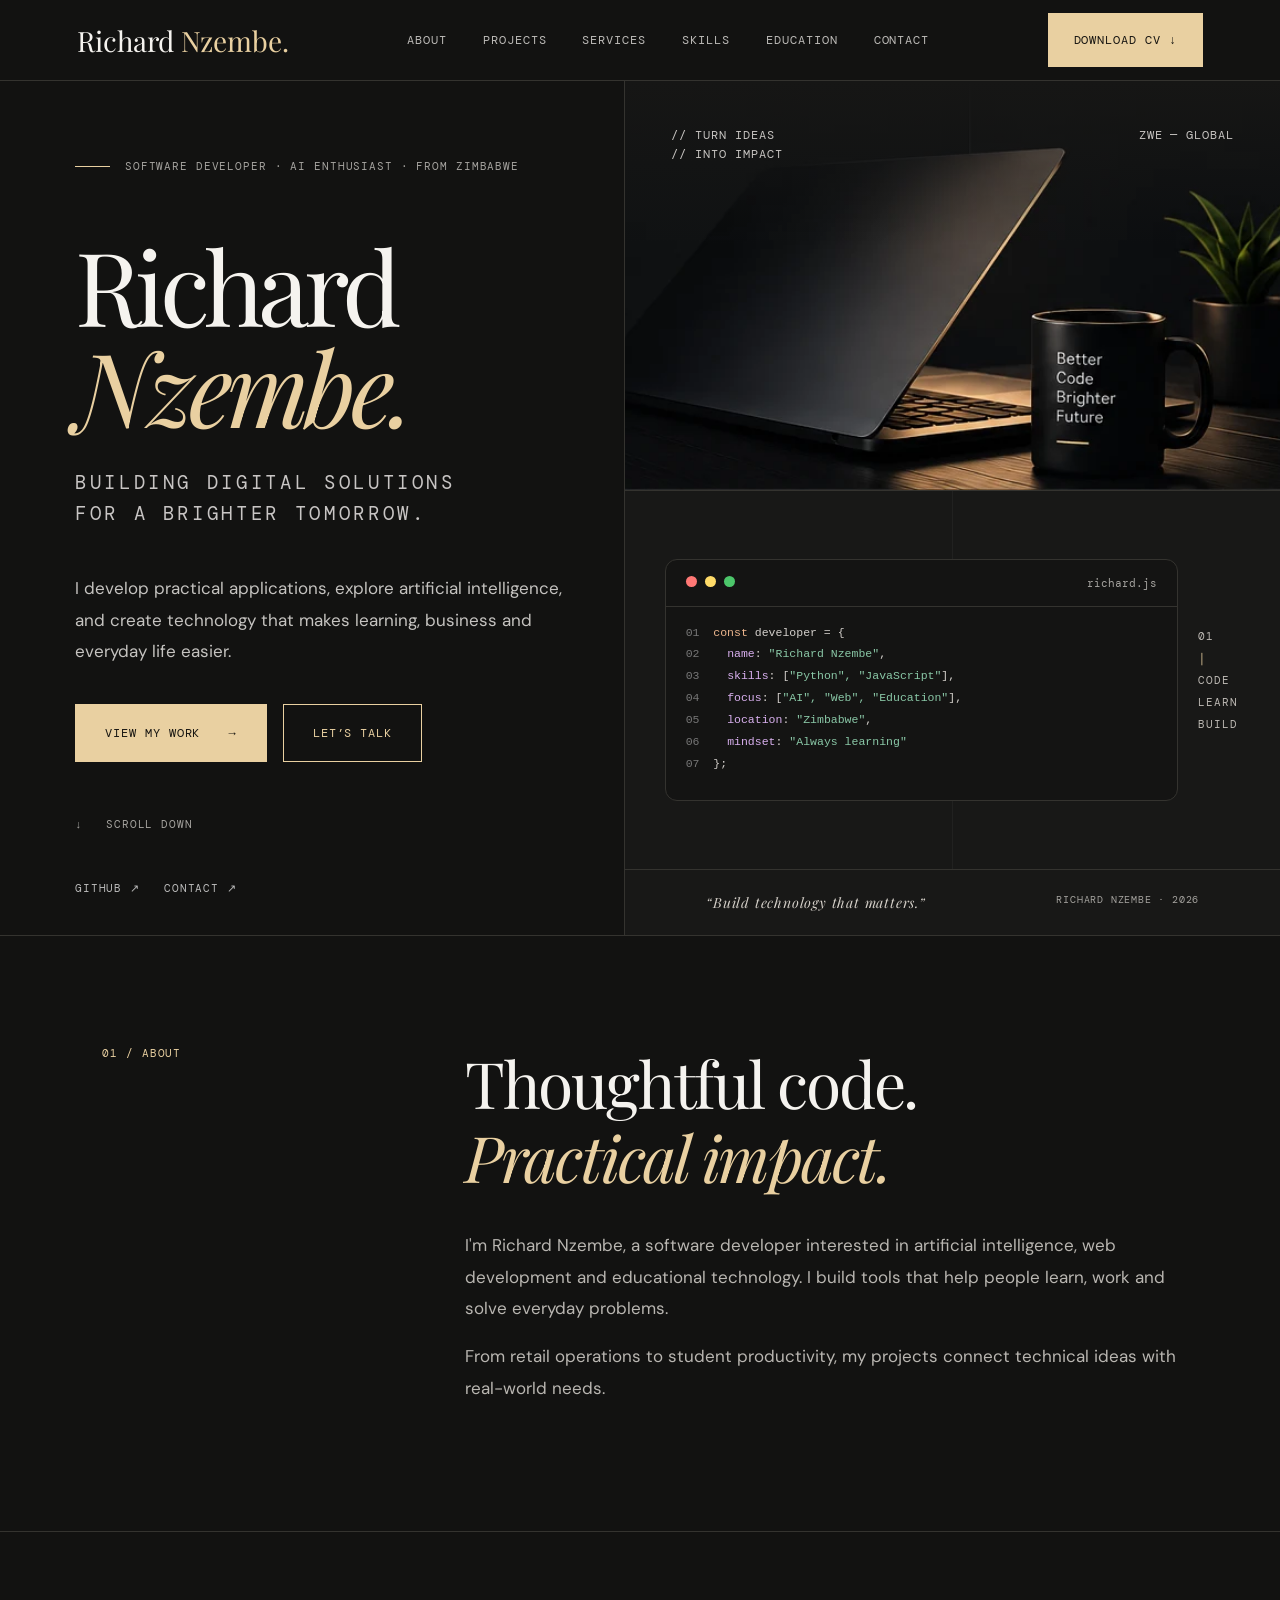
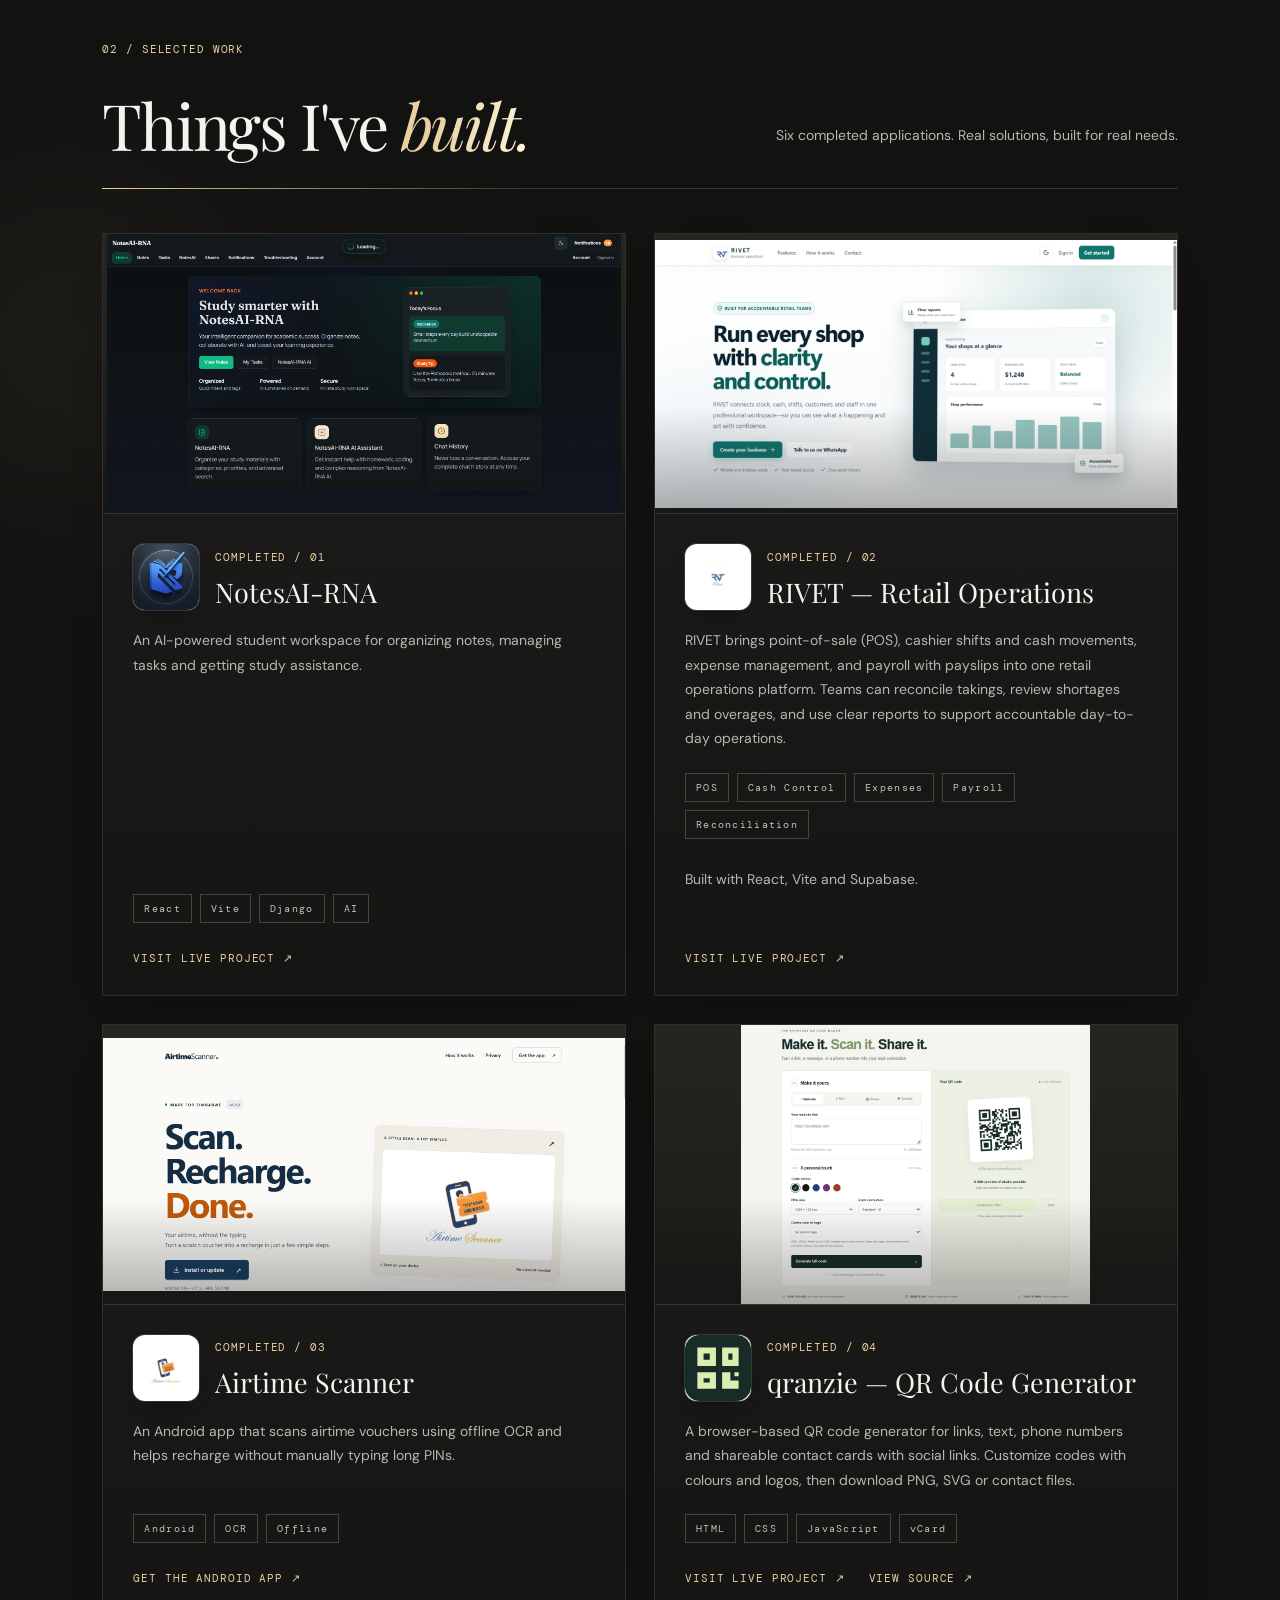
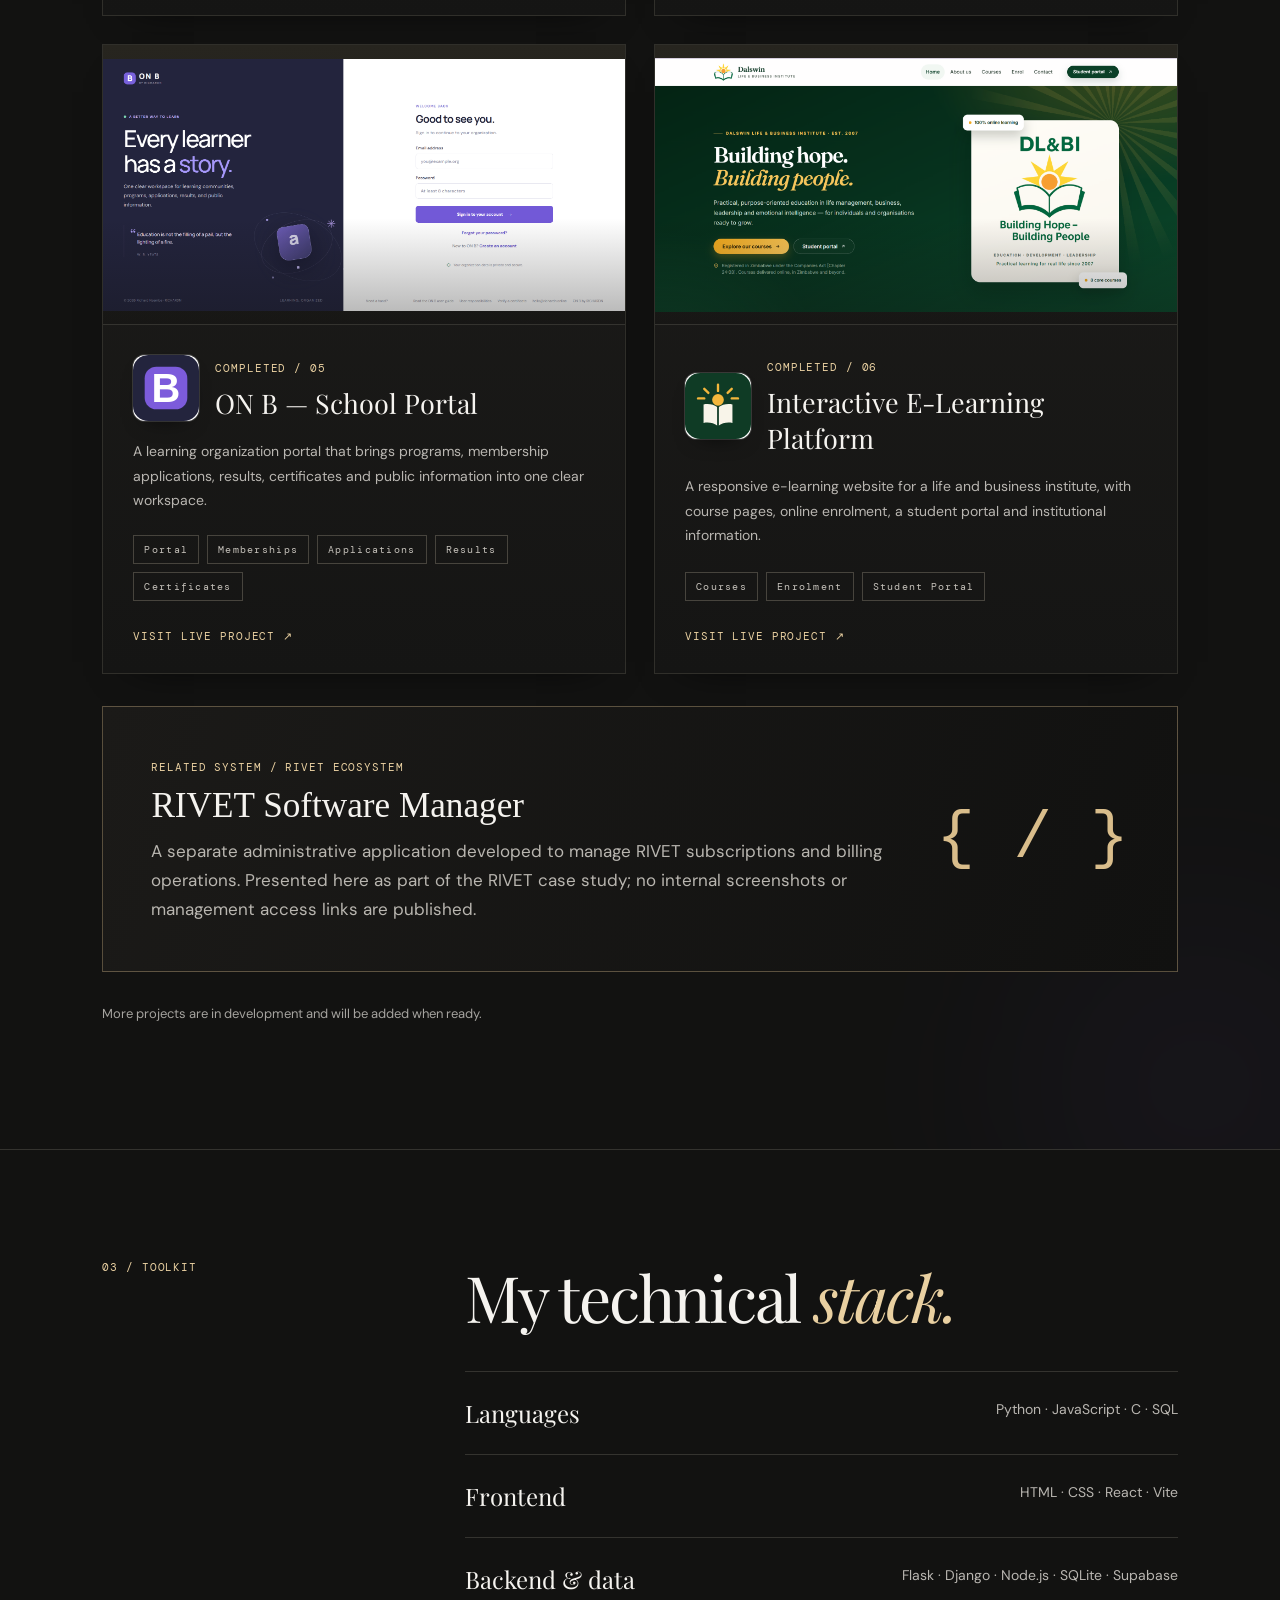
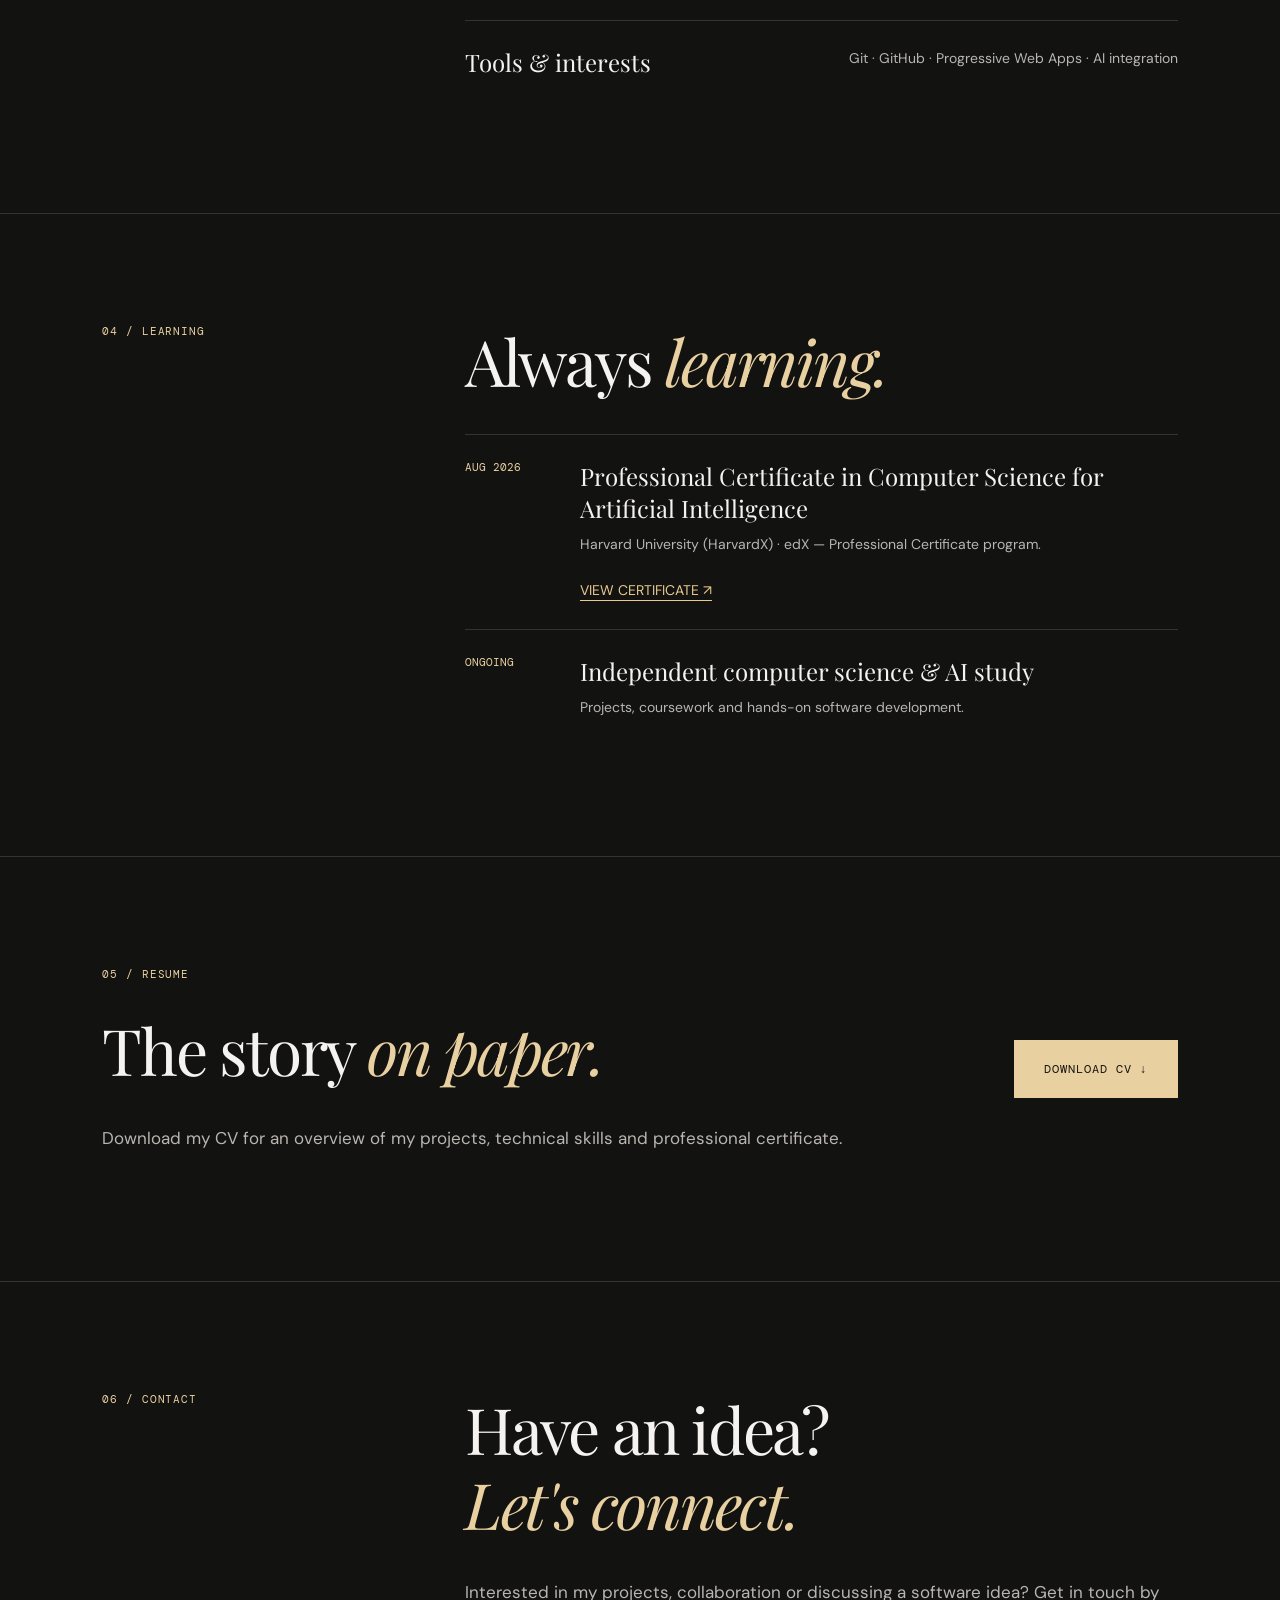
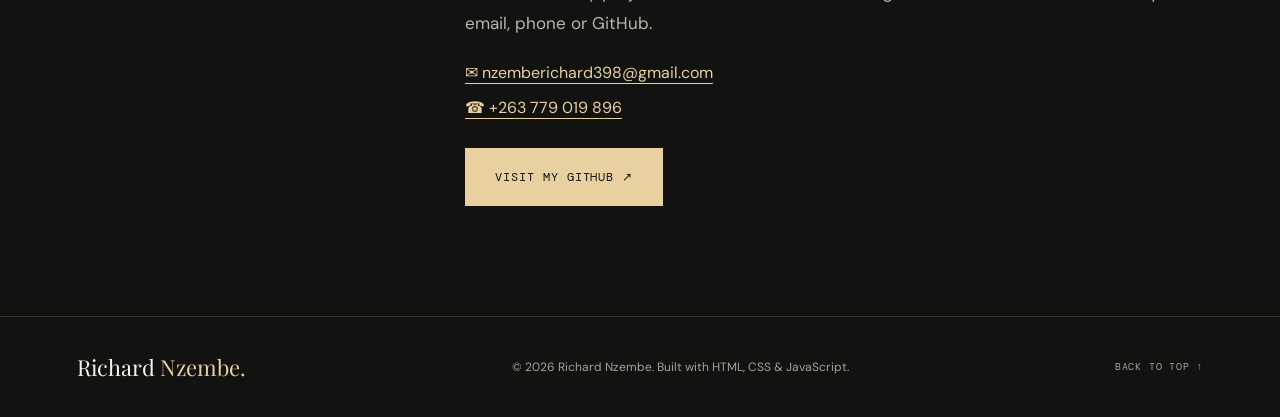
==== commit 68787eef: "Add services page and e-learning live link Create a services page covering ten offerings, the delive" ====
--- a/index.html
+++ b/index.html
@@ -1,6 +1,6 @@
 <!doctype html>
 <html lang="en"><head><meta charset="utf-8"><meta name="viewport" content="width=device-width,initial-scale=1"><meta name="theme-color" content="#111110"><meta name="description" content="Richard Nzembe — software developer building practical applications, AI tools and educational technology."><title>Richard Nzembe | Software Developer</title><link rel="stylesheet" href="css/style.css"><script src="js/main.js" defer></script></head>
-<body><a class="skip" href="#main">Skip to content</a><header class="site-header"><a class="brand" href="#home">Richard <span>Nzembe.</span></a><button class="menu-toggle" aria-expanded="false" aria-controls="navigation" aria-label="Toggle navigation">☰</button><nav id="navigation" aria-label="Main navigation"><a href="#about">ABOUT</a><a href="#projects">PROJECTS</a><a href="#skills">SKILLS</a><a href="#education">EDUCATION</a><a href="#contact">CONTACT</a></nav><a class="button gold header-cv" href="assets/cv/Richard-Nzembe-CV.pdf" download="Richard-Nzembe-CV.pdf">DOWNLOAD CV ↓</a></header>
+<body><a class="skip" href="#main">Skip to content</a><header class="site-header"><a class="brand" href="#home">Richard <span>Nzembe.</span></a><button class="menu-toggle" aria-expanded="false" aria-controls="navigation" aria-label="Toggle navigation">☰</button><nav id="navigation" aria-label="Main navigation"><a href="#about">ABOUT</a><a href="#projects">PROJECTS</a><a href="services.html">SERVICES</a><a href="#skills">SKILLS</a><a href="#education">EDUCATION</a><a href="#contact">CONTACT</a></nav><a class="button gold header-cv" href="assets/cv/Richard-Nzembe-CV.pdf" download="Richard-Nzembe-CV.pdf">DOWNLOAD CV ↓</a></header>
 <main id="main"><section class="hero" id="home"><div class="hero-copy"><p class="eyebrow"><span class="dash"></span> SOFTWARE DEVELOPER · AI ENTHUSIAST · FROM ZIMBABWE</p><h1>Richard<br><em>Nzembe.</em></h1><p class="hero-tag">BUILDING DIGITAL SOLUTIONS<br>FOR A BRIGHTER TOMORROW.</p><p class="hero-desc">I develop practical applications, explore artificial intelligence, and create technology that makes learning, business and everyday life easier.</p><div class="actions"><a class="button gold" href="#projects">VIEW MY WORK <span aria-hidden="true">→</span></a><a class="button outline" href="#contact">LET’S TALK</a></div><a class="scroll-cue" href="#about">↓ &nbsp; SCROLL DOWN</a><div class="social"><a href="https://github.com/Richardnzembe" target="_blank" rel="noopener noreferrer">GITHUB ↗</a><a href="#contact">CONTACT ↗</a></div></div><div class="hero-visual"><div class="photo"><div class="photo-top"><span>// TURN IDEAS<br>// INTO IMPACT</span><span>ZWE — GLOBAL</span></div></div><div class="code-area"><div class="code-window"><div class="code-head"><span class="dots"><i></i><i></i><i></i></span><span>richard.js</span></div><pre><code><span class="muted">01</span>  <span class="orange">const</span> developer = {
 <span class="muted">02</span>    <span class="purple">name</span>: <span class="green">"Richard Nzembe"</span>,
 <span class="muted">03</span>    <span class="purple">skills</span>: [<span class="green">"Python", "JavaScript"</span>],
@@ -15,7 +15,7 @@
 <article class="project-card"><div class="project-media"><img class="project-shot" src="assets/images/airtime-screenshot.png" alt="Airtime Scanner landing page with recharge app preview" loading="lazy"></div><div class="project-body"><div class="project-heading"><img class="project-logo" src="assets/images/airtime-logo.png" alt="Airtime Scanner logo" loading="lazy"><div><span class="project-status">COMPLETED / 03</span><h3>Airtime Scanner</h3></div></div><p>An Android app that scans airtime vouchers using offline OCR and helps recharge without manually typing long PINs.</p><div class="tags"><span>Android</span><span>OCR</span><span>Offline</span></div><a href="https://as.richardn.online/" target="_blank" rel="noopener noreferrer">GET THE ANDROID APP ↗</a></div></article>
 <article class="project-card"><div class="project-media"><img class="project-shot" src="assets/images/qranzie-screenshot.png" alt="qranzie QR code generator with website, text, phone and contact options, colour choices, logo upload and a live QR preview" width="1066" height="852" loading="lazy"></div><div class="project-body"><div class="project-heading"><img class="project-logo" src="assets/images/qranzie-logo.svg" alt="qranzie logo" loading="lazy"><div><span class="project-status">COMPLETED / 04</span><h3>qranzie — QR Code Generator</h3></div></div><p>A browser-based QR code generator for links, text, phone numbers and shareable contact cards with social links. Customize codes with colours and logos, then download PNG, SVG or contact files.</p><div class="tags"><span>HTML</span><span>CSS</span><span>JavaScript</span><span>vCard</span></div><div class="project-links"><a href="https://myqr.richardn.online/" target="_blank" rel="noopener noreferrer">VISIT LIVE PROJECT ↗</a><a href="https://github.com/Richardnzembe/qr-code-generator" target="_blank" rel="noopener noreferrer">VIEW SOURCE ↗</a></div></div></article>
 <article class="project-card"><div class="project-media"><img class="project-shot" src="assets/images/onb-screenshot.png" alt="ON B sign-in page for the learning organization portal" width="1920" height="911" loading="lazy"></div><div class="project-body"><div class="project-heading"><img class="project-logo" src="assets/images/onb-logo.svg" alt="ON B logo" loading="lazy"><div><span class="project-status">COMPLETED / 05</span><h3>ON B — School Portal</h3></div></div><p>A learning organization portal that brings programs, membership applications, results, certificates and public information into one clear workspace.</p><div class="tags"><span>Portal</span><span>Memberships</span><span>Applications</span><span>Results</span><span>Certificates</span></div><a href="https://onb.richardn.online/login" target="_blank" rel="noopener noreferrer">VISIT LIVE PROJECT ↗</a></div></article>
-<article class="project-card"><div class="project-media"><img class="project-shot" src="assets/images/elearning-screenshot.png" alt="Dalswin Life and Business Institute e-learning website homepage with course and enrolment navigation" width="1900" height="928" loading="lazy"></div><div class="project-body"><div class="project-heading"><img class="project-logo" src="assets/images/elearning-logo.svg" alt="Interactive e-learning platform logo" loading="lazy"><div><span class="project-status">COMPLETED / 06</span><h3>Interactive E-Learning Platform</h3></div></div><p>A responsive e-learning website for a life and business institute, with course pages, online enrolment, a student portal and institutional information.</p><div class="tags"><span>Courses</span><span>Enrolment</span><span>Student Portal</span></div><span class="project-pending">LIVE LINK COMING SOON</span></div></article>
+<article class="project-card"><div class="project-media"><img class="project-shot" src="assets/images/elearning-screenshot.png" alt="Dalswin Life and Business Institute e-learning website homepage with course and enrolment navigation" width="1900" height="928" loading="lazy"></div><div class="project-body"><div class="project-heading"><img class="project-logo" src="assets/images/elearning-logo.svg" alt="Interactive e-learning platform logo" loading="lazy"><div><span class="project-status">COMPLETED / 06</span><h3>Interactive E-Learning Platform</h3></div></div><p>A responsive e-learning website for a life and business institute, with course pages, online enrolment, a student portal and institutional information.</p><div class="tags"><span>Courses</span><span>Enrolment</span><span>Student Portal</span></div><a href="https://www.dlife.online/index.html" target="_blank" rel="noopener noreferrer">VISIT LIVE PROJECT ↗</a></div></article>
 </div><aside class="manager-note" aria-labelledby="manager-heading"><div><span class="project-status">RELATED SYSTEM / RIVET ECOSYSTEM</span><h3 id="manager-heading">RIVET Software Manager</h3><p>A separate administrative application developed to manage RIVET subscriptions and billing operations. Presented here as part of the RIVET case study; no internal screenshots or management access links are published.</p></div><span class="manager-symbol" aria-hidden="true">{ / }</span></aside><p class="project-footnote">More projects are in development and will be added when ready.</p></section>
 <section class="section skills" id="skills"><div class="section-label">03 / TOOLKIT</div><div><h2>My technical <em>stack.</em></h2><div class="skill-list"><div><h3>Languages</h3><p>Python · JavaScript · C · SQL</p></div><div><h3>Frontend</h3><p>HTML · CSS · React · Vite</p></div><div><h3>Backend & data</h3><p>Flask · Django · Node.js · SQLite · Supabase</p></div><div><h3>Tools & interests</h3><p>Git · GitHub · Progressive Web Apps · AI integration</p></div></div></div></section>
 <section class="section education" id="education"><div class="section-label">04 / LEARNING</div><div><h2>Always <em>learning.</em></h2><div class="education-item"><span>AUG 2026</span><div><h3>Professional Certificate in Computer Science for Artificial Intelligence</h3><p>Harvard University (HarvardX) · edX — Professional Certificate program.</p><p><a class="certificate-link" href="assets/certificates/Richard-Nzembe-Professional-Certificate.pdf" target="_blank" rel="noopener noreferrer">VIEW CERTIFICATE ↗</a></p></div></div><div class="education-item"><span>ONGOING</span><div><h3>Independent computer science & AI study</h3><p>Projects, coursework and hands-on software development.</p></div></div></div></section>
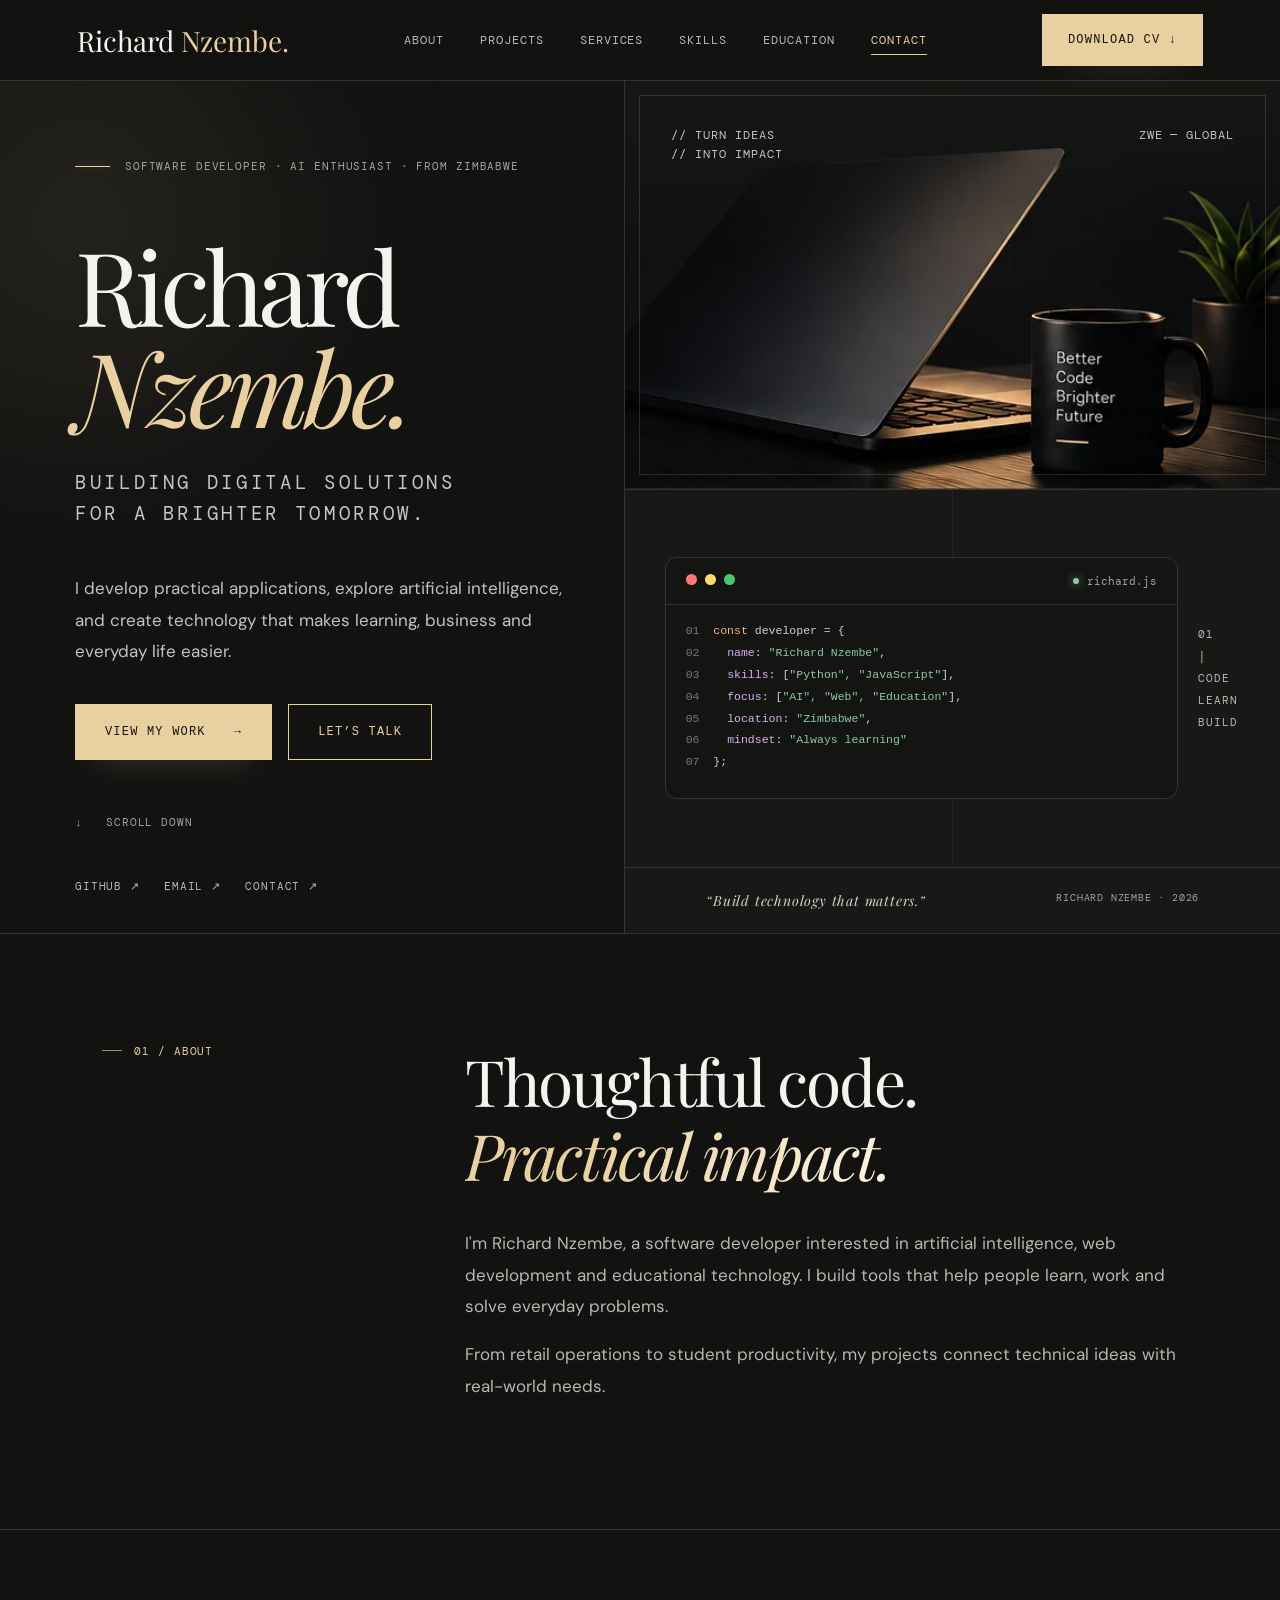
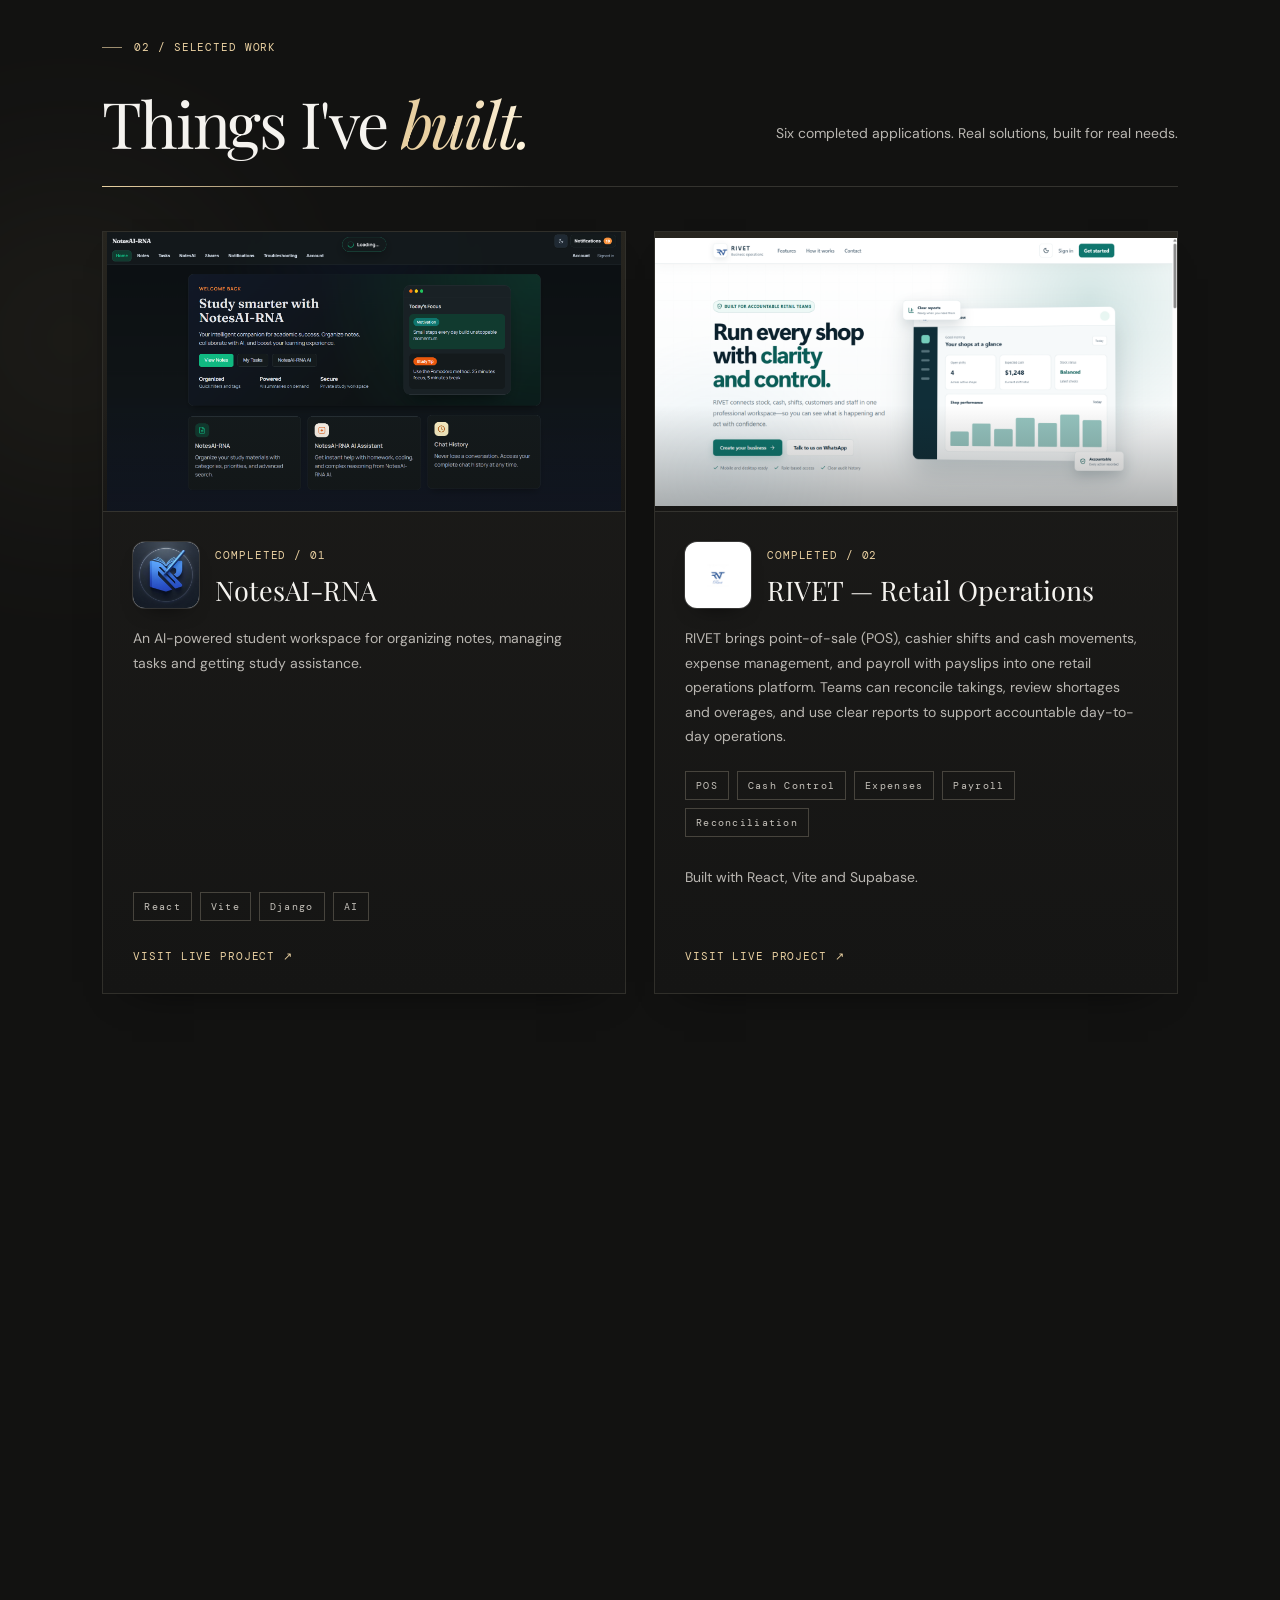
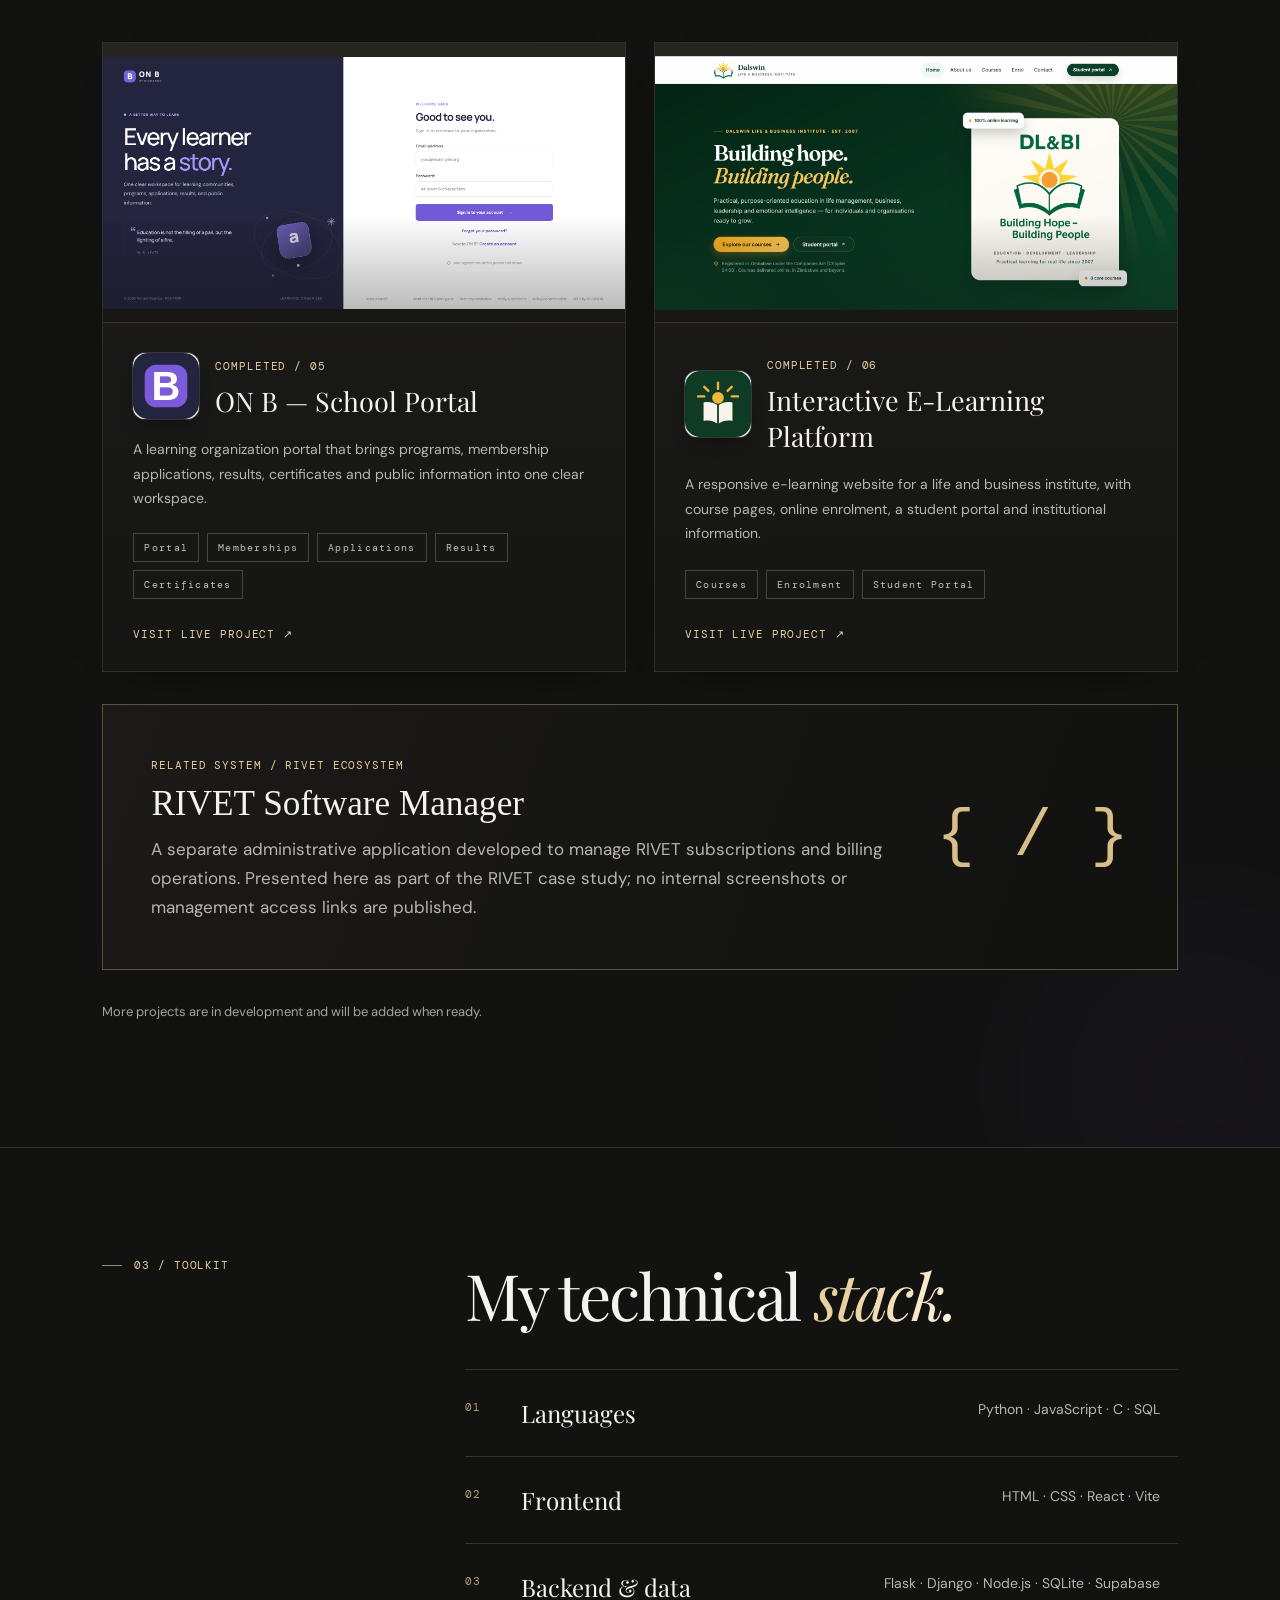
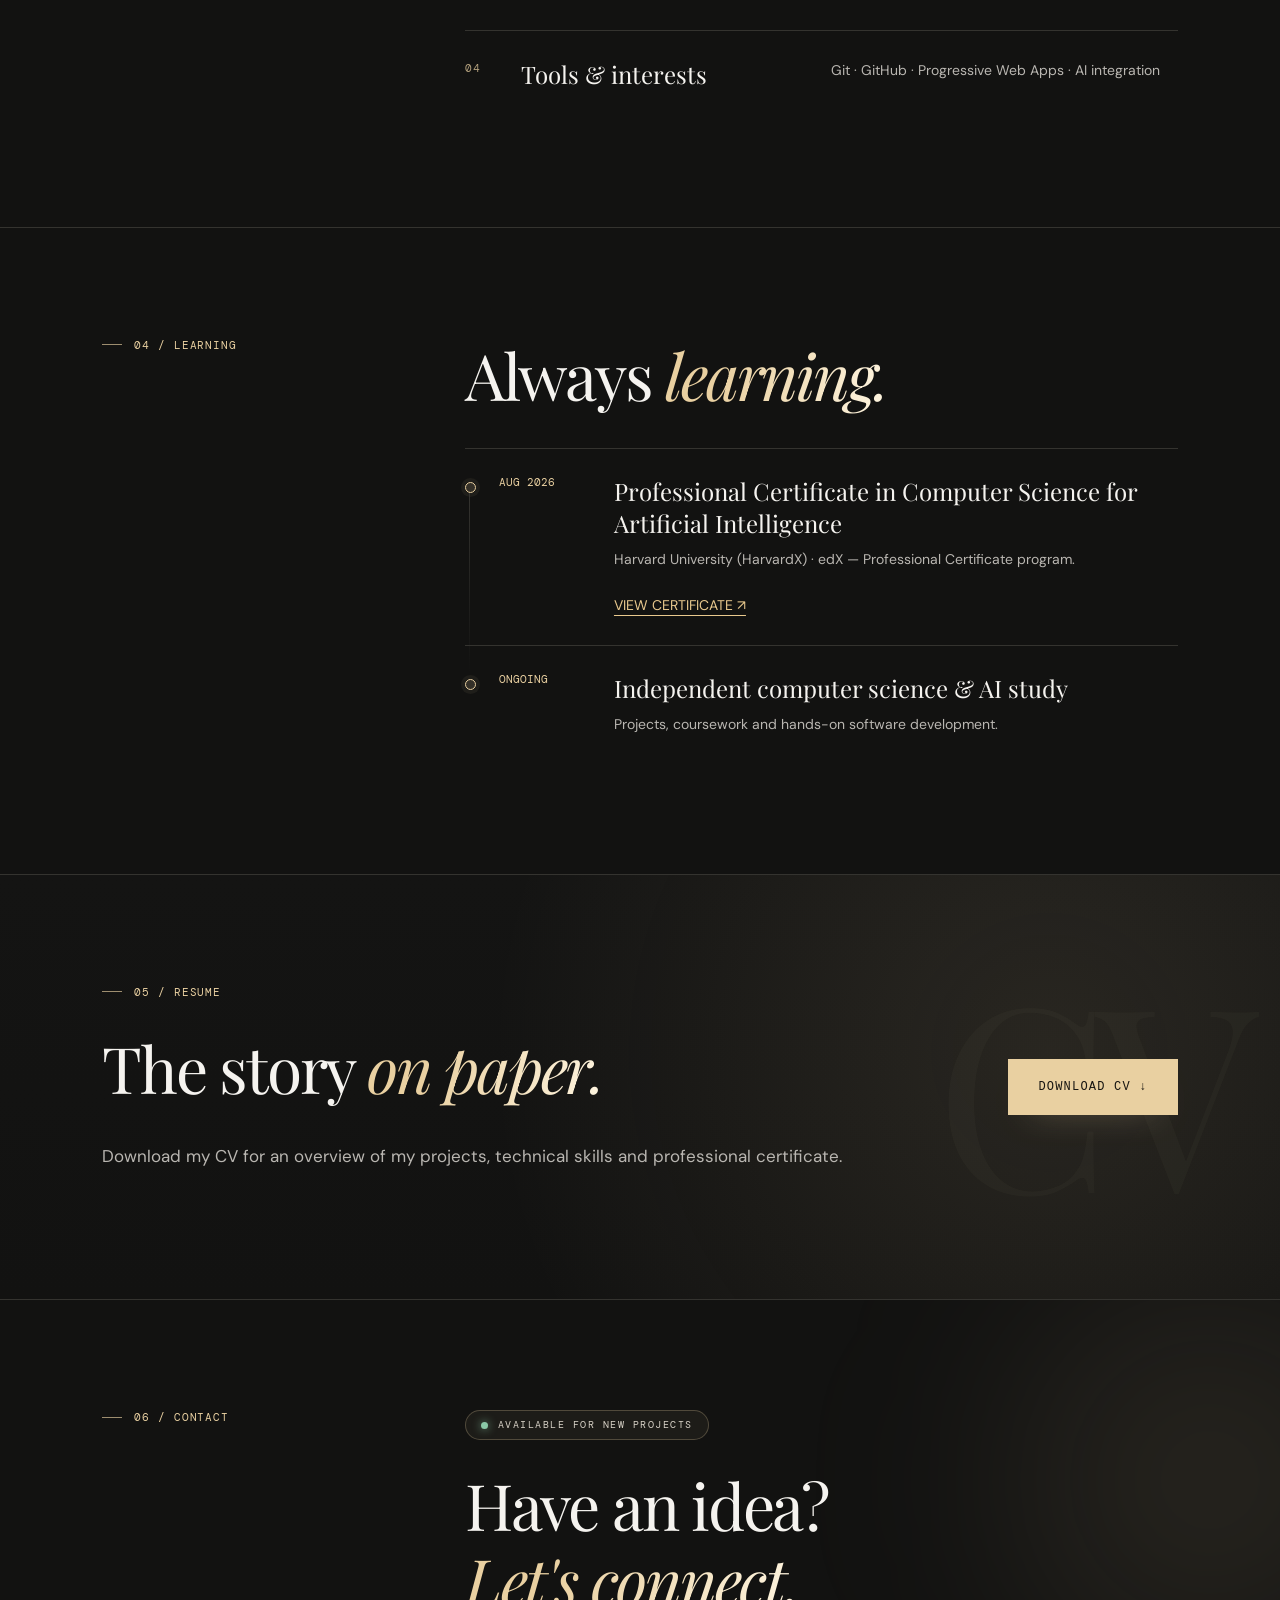
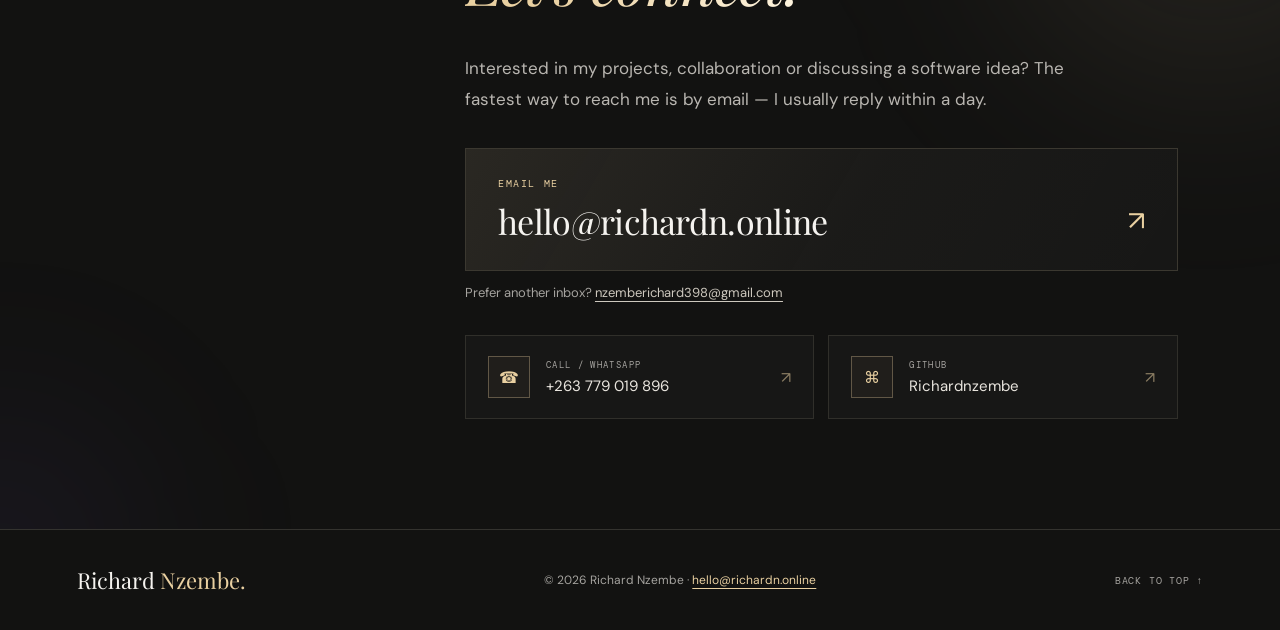
==== commit da6acbf6: "Add contact email and polish site design" ====
--- a/index.html
+++ b/index.html
@@ -1,7 +1,7 @@
 <!doctype html>
 <html lang="en"><head><meta charset="utf-8"><meta name="viewport" content="width=device-width,initial-scale=1"><meta name="theme-color" content="#111110"><meta name="description" content="Richard Nzembe — software developer building practical applications, AI tools and educational technology."><title>Richard Nzembe | Software Developer</title><link rel="stylesheet" href="css/style.css"><script src="js/main.js" defer></script></head>
-<body><a class="skip" href="#main">Skip to content</a><header class="site-header"><a class="brand" href="#home">Richard <span>Nzembe.</span></a><button class="menu-toggle" aria-expanded="false" aria-controls="navigation" aria-label="Toggle navigation">☰</button><nav id="navigation" aria-label="Main navigation"><a href="#about">ABOUT</a><a href="#projects">PROJECTS</a><a href="services.html">SERVICES</a><a href="#skills">SKILLS</a><a href="#education">EDUCATION</a><a href="#contact">CONTACT</a></nav><a class="button gold header-cv" href="assets/cv/Richard-Nzembe-CV.pdf" download="Richard-Nzembe-CV.pdf">DOWNLOAD CV ↓</a></header>
-<main id="main"><section class="hero" id="home"><div class="hero-copy"><p class="eyebrow"><span class="dash"></span> SOFTWARE DEVELOPER · AI ENTHUSIAST · FROM ZIMBABWE</p><h1>Richard<br><em>Nzembe.</em></h1><p class="hero-tag">BUILDING DIGITAL SOLUTIONS<br>FOR A BRIGHTER TOMORROW.</p><p class="hero-desc">I develop practical applications, explore artificial intelligence, and create technology that makes learning, business and everyday life easier.</p><div class="actions"><a class="button gold" href="#projects">VIEW MY WORK <span aria-hidden="true">→</span></a><a class="button outline" href="#contact">LET’S TALK</a></div><a class="scroll-cue" href="#about">↓ &nbsp; SCROLL DOWN</a><div class="social"><a href="https://github.com/Richardnzembe" target="_blank" rel="noopener noreferrer">GITHUB ↗</a><a href="#contact">CONTACT ↗</a></div></div><div class="hero-visual"><div class="photo"><div class="photo-top"><span>// TURN IDEAS<br>// INTO IMPACT</span><span>ZWE — GLOBAL</span></div></div><div class="code-area"><div class="code-window"><div class="code-head"><span class="dots"><i></i><i></i><i></i></span><span>richard.js</span></div><pre><code><span class="muted">01</span>  <span class="orange">const</span> developer = {
+<body><div class="scroll-progress" aria-hidden="true"></div><a class="skip" href="#main">Skip to content</a><header class="site-header"><a class="brand" href="#home">Richard <span>Nzembe.</span></a><button class="menu-toggle" aria-expanded="false" aria-controls="navigation" aria-label="Toggle navigation">☰</button><nav id="navigation" aria-label="Main navigation"><a href="#about">ABOUT</a><a href="#projects">PROJECTS</a><a href="services.html">SERVICES</a><a href="#skills">SKILLS</a><a href="#education">EDUCATION</a><a href="#contact">CONTACT</a></nav><a class="button gold header-cv" href="assets/cv/Richard-Nzembe-CV.pdf" download="Richard-Nzembe-CV.pdf">DOWNLOAD CV ↓</a></header>
+<main id="main"><section class="hero" id="home"><div class="hero-copy"><p class="eyebrow"><span class="dash"></span> SOFTWARE DEVELOPER · AI ENTHUSIAST · FROM ZIMBABWE</p><h1>Richard<br><em>Nzembe.</em></h1><p class="hero-tag">BUILDING DIGITAL SOLUTIONS<br>FOR A BRIGHTER TOMORROW.</p><p class="hero-desc">I develop practical applications, explore artificial intelligence, and create technology that makes learning, business and everyday life easier.</p><div class="actions"><a class="button gold" href="#projects">VIEW MY WORK <span aria-hidden="true">→</span></a><a class="button outline" href="#contact">LET’S TALK</a></div><a class="scroll-cue" href="#about">↓ &nbsp; SCROLL DOWN</a><div class="social"><a href="https://github.com/Richardnzembe" target="_blank" rel="noopener noreferrer">GITHUB ↗</a><a href="mailto:hello@richardn.online">EMAIL ↗</a><a href="#contact">CONTACT ↗</a></div></div><div class="hero-visual"><div class="photo"><div class="photo-top"><span>// TURN IDEAS<br>// INTO IMPACT</span><span>ZWE — GLOBAL</span></div></div><div class="code-area"><div class="code-window"><div class="code-head"><span class="dots"><i></i><i></i><i></i></span><span>richard.js</span></div><pre><code><span class="muted">01</span>  <span class="orange">const</span> developer = {
 <span class="muted">02</span>    <span class="purple">name</span>: <span class="green">"Richard Nzembe"</span>,
 <span class="muted">03</span>    <span class="purple">skills</span>: [<span class="green">"Python", "JavaScript"</span>],
 <span class="muted">04</span>    <span class="purple">focus</span>: [<span class="green">"AI", "Web", "Education"</span>],
@@ -20,4 +20,4 @@
 <section class="section skills" id="skills"><div class="section-label">03 / TOOLKIT</div><div><h2>My technical <em>stack.</em></h2><div class="skill-list"><div><h3>Languages</h3><p>Python · JavaScript · C · SQL</p></div><div><h3>Frontend</h3><p>HTML · CSS · React · Vite</p></div><div><h3>Backend & data</h3><p>Flask · Django · Node.js · SQLite · Supabase</p></div><div><h3>Tools & interests</h3><p>Git · GitHub · Progressive Web Apps · AI integration</p></div></div></div></section>
 <section class="section education" id="education"><div class="section-label">04 / LEARNING</div><div><h2>Always <em>learning.</em></h2><div class="education-item"><span>AUG 2026</span><div><h3>Professional Certificate in Computer Science for Artificial Intelligence</h3><p>Harvard University (HarvardX) · edX — Professional Certificate program.</p><p><a class="certificate-link" href="assets/certificates/Richard-Nzembe-Professional-Certificate.pdf" target="_blank" rel="noopener noreferrer">VIEW CERTIFICATE ↗</a></p></div></div><div class="education-item"><span>ONGOING</span><div><h3>Independent computer science & AI study</h3><p>Projects, coursework and hands-on software development.</p></div></div></div></section>
 <section class="section cv" id="cv"><div><div class="section-label">05 / RESUME</div><h2>The story <em>on paper.</em></h2><p>Download my CV for an overview of my projects, technical skills and professional certificate.</p></div><a class="button gold" href="assets/cv/Richard-Nzembe-CV.pdf" download="Richard-Nzembe-CV.pdf">DOWNLOAD CV ↓</a></section>
-<section class="section contact" id="contact"><div class="section-label">06 / CONTACT</div><div><h2>Have an idea?<br><em>Let's connect.</em></h2><p>Interested in my projects, collaboration or discussing a software idea? Get in touch by email, phone or GitHub.</p><div class="contact-links"><a href="mailto:nzemberichard398@gmail.com">✉ nzemberichard398@gmail.com</a><a href="tel:+263779019896">☎ +263 779 019 896</a></div><a class="button gold" href="https://github.com/Richardnzembe" target="_blank" rel="noopener noreferrer">VISIT MY GITHUB ↗</a></div></section></main><footer><a class="brand" href="#home">Richard <span>Nzembe.</span></a><span>© <span id="year">2026</span> Richard Nzembe. Built with HTML, CSS & JavaScript.</span><a href="#home">BACK TO TOP ↑</a></footer></body></html>
+<section class="section contact" id="contact"><div class="section-label">06 / CONTACT</div><div class="contact-body"><span class="contact-status"><span class="status-dot" aria-hidden="true"></span>AVAILABLE FOR NEW PROJECTS</span><h2>Have an idea?<br><em>Let's connect.</em></h2><p class="contact-lede">Interested in my projects, collaboration or discussing a software idea? The fastest way to reach me is by email — I usually reply within a day.</p><a class="contact-email" href="mailto:hello@richardn.online"><span class="contact-email__label">EMAIL ME</span><span class="contact-email__value">hello@richardn.online<span aria-hidden="true">↗</span></span></a><p class="contact-alt">Prefer another inbox? <a href="mailto:nzemberichard398@gmail.com">nzemberichard398@gmail.com</a></p><div class="contact-grid"><a class="contact-tile" href="tel:+263779019896"><span class="contact-tile__icon" aria-hidden="true">☎</span><span class="contact-tile__text"><span class="contact-tile__label">CALL / WHATSAPP</span><span class="contact-tile__value">+263 779 019 896</span></span><span class="contact-tile__arrow" aria-hidden="true">↗</span></a><a class="contact-tile" href="https://github.com/Richardnzembe" target="_blank" rel="noopener noreferrer"><span class="contact-tile__icon" aria-hidden="true">⌘</span><span class="contact-tile__text"><span class="contact-tile__label">GITHUB</span><span class="contact-tile__value">Richardnzembe</span></span><span class="contact-tile__arrow" aria-hidden="true">↗</span></a></div></div></section></main><footer><a class="brand" href="#home">Richard <span>Nzembe.</span></a><span>© <span id="year">2026</span> Richard Nzembe · <a class="footer-email" href="mailto:hello@richardn.online">hello@richardn.online</a></span><a href="#home">BACK TO TOP ↑</a></footer></body></html>
--- a/css/style.css
+++ b/css/style.css
@@ -60,3 +60,118 @@
 
 @media(max-width:800px){.projects .section-intro{padding-bottom:22px;margin-bottom:32px}.project-body{padding:25px}}
 @media(prefers-reduced-motion:reduce){.projects::before,.projects::after,.projects .section-intro h2 em,.project-pending::before{animation:none}.reveal-ready .project-card:not(.is-visible){opacity:1}.reveal-ready .project-card.is-visible{animation:none}}
+
+/* Site-wide polish: ambient light, sticky header, refined controls */
+::selection{background:rgba(233,208,161,.3);color:#fff}
+html{scrollbar-color:#4a463d #141413}
+::-webkit-scrollbar{width:10px;height:10px}
+::-webkit-scrollbar-track{background:#141413}
+::-webkit-scrollbar-thumb{background:#3c3932;border:2px solid #141413;border-radius:999px}
+::-webkit-scrollbar-thumb:hover{background:#5c5547}
+:focus-visible{outline:2px solid var(--gold);outline-offset:4px}
+
+.scroll-progress{position:fixed;top:0;left:0;right:0;height:2px;z-index:100;background:linear-gradient(90deg,#8b7150,var(--gold) 55%,#fff3d8);transform:scaleX(0);transform-origin:0 50%;pointer-events:none}
+
+.site-header{position:sticky;top:0;z-index:60;background:rgba(18,18,17,.72);-webkit-backdrop-filter:blur(16px) saturate(1.25);backdrop-filter:blur(16px) saturate(1.25);transition:background .3s ease,box-shadow .3s ease}
+.site-header.is-scrolled{background:rgba(15,15,14,.92);box-shadow:0 24px 48px -36px rgba(0,0,0,.95)}
+nav a{position:relative;padding:7px 0;transition:color .25s ease}
+nav a::after{content:"";position:absolute;left:0;right:0;bottom:0;height:1px;background:var(--gold);transform:scaleX(0);transform-origin:left;transition:transform .3s cubic-bezier(.2,.7,.2,1)}
+nav a:hover::after,nav a:focus-visible::after,nav a[aria-current="page"]::after,nav a.is-current::after{transform:scaleX(1)}
+nav a.is-current{color:var(--gold)}
+
+.section{scroll-margin-top:100px}
+.services-hero{scroll-margin-top:100px}
+.section-label{display:flex;align-items:center;gap:12px;align-self:start}
+.section-label::before{content:"";width:20px;height:1px;background:var(--gold);opacity:.65}
+
+.button{position:relative;overflow:hidden;isolation:isolate;font-weight:500;letter-spacing:.1em;box-shadow:0 0 0 rgba(0,0,0,0);transition:background .25s ease,color .25s ease,transform .25s ease,box-shadow .3s ease,border-color .25s ease}
+.button::before{content:"";position:absolute;inset:-30% -10%;z-index:-1;background:linear-gradient(115deg,transparent 35%,rgba(255,255,255,.4) 50%,transparent 65%);transform:translateX(-130%) skewX(-8deg);transition:transform .7s cubic-bezier(.2,.7,.2,1)}
+.button:hover::before,.button:focus-visible::before{transform:translateX(130%) skewX(-8deg)}
+.button.gold{box-shadow:0 14px 34px -24px rgba(233,208,161,.75)}
+.button.gold:hover{box-shadow:0 20px 40px -22px rgba(233,208,161,.6)}
+.button.outline:hover{box-shadow:0 14px 30px -26px rgba(233,208,161,.5)}
+
+@supports ((-webkit-background-clip:text) or (background-clip:text)){
+  .section h2 em{background:linear-gradient(100deg,var(--gold) 12%,#fff6e2 48%,var(--gold) 82%);background-size:220% auto;-webkit-background-clip:text;background-clip:text;color:transparent;-webkit-text-fill-color:transparent;animation:heading-shimmer 10s linear infinite}
+}
+@keyframes heading-shimmer{to{background-position:220% center}}
+
+/* Hero depth */
+.hero{position:relative;overflow:hidden;isolation:isolate}
+.hero::before{content:"";position:absolute;z-index:-1;width:min(640px,60vw);height:640px;left:-240px;top:-180px;border-radius:50%;background:radial-gradient(circle,rgba(233,208,161,.12),transparent 66%);filter:blur(90px);pointer-events:none}
+.hero .dash{box-shadow:0 0 12px rgba(233,208,161,.45)}
+.photo{position:relative}
+.photo::after{content:"";position:absolute;inset:14px;border:1px solid rgba(233,208,161,.16);pointer-events:none}
+.code-window{transition:border-color .3s ease,box-shadow .35s ease,transform .35s ease}
+.code-window:hover{border-color:#5b5343;transform:translateY(-3px);box-shadow:0 34px 60px -42px rgba(233,208,161,.4)}
+.code-head>span:last-child{display:inline-flex;align-items:center;gap:8px}
+.code-head>span:last-child::before{content:"";width:6px;height:6px;border-radius:50%;background:#8ac8a7;box-shadow:0 0 10px rgba(138,200,167,.8)}
+
+/* Skills as an indexed ledger */
+.skill-list{counter-reset:skill}
+.skill-list>div{counter-increment:skill;position:relative;padding:27px 18px 27px 56px;border-top:1px solid var(--line);transition:background .3s ease}
+.skill-list>div::before{content:"0" counter(skill);position:absolute;left:0;top:30px;color:var(--gold);font:11px var(--mono);letter-spacing:.1em;opacity:.75}
+.skill-list>div::after{content:"";position:absolute;left:0;top:-1px;width:0;height:1px;background:var(--gold);transition:width .4s cubic-bezier(.2,.7,.2,1)}
+.skill-list>div:hover{background:linear-gradient(90deg,rgba(233,208,161,.055),transparent 72%)}
+.skill-list>div:hover::after{width:100%}
+.skill-list h3{transition:color .25s ease}
+.skill-list>div:hover h3{color:var(--gold)}
+
+/* Education timeline */
+.education-item{position:relative;padding:26px 18px 26px 34px;border-top:1px solid var(--line);transition:background .3s ease}
+.education-item::before{content:"";position:absolute;left:0;top:33px;width:9px;height:9px;border-radius:50%;border:1px solid var(--gold);background:rgba(233,208,161,.16);box-shadow:0 0 0 4px rgba(233,208,161,.06);transition:background .3s ease,box-shadow .3s ease}
+.education-item::after{content:"";position:absolute;left:4px;top:44px;bottom:-26px;width:1px;background:linear-gradient(var(--line),transparent)}
+.education-item:last-child::after{display:none}
+.education-item:hover{background:linear-gradient(90deg,rgba(233,208,161,.045),transparent 72%)}
+.education-item:hover::before{background:var(--gold);box-shadow:0 0 0 5px rgba(233,208,161,.12)}
+.education-item h3{transition:color .25s ease}
+.education-item:hover h3{color:var(--gold)}
+
+/* Resume section as a display panel */
+.cv{position:relative;overflow:hidden;isolation:isolate;background:radial-gradient(circle at 82% 42%,rgba(233,208,161,.1),transparent 52%),linear-gradient(180deg,#141413,#121211)}
+.cv::before{content:"CV";position:absolute;right:3%;top:50%;transform:translateY(-50%);z-index:-1;color:rgba(233,208,161,.032);font:clamp(140px,20vw,280px)/.8 var(--serif);letter-spacing:-.06em;pointer-events:none}
+.cv>*{position:relative;z-index:1}
+
+/* Contact: status, primary email and direct channels */
+.contact{position:relative;overflow:hidden;isolation:isolate}
+.contact::before{content:"";position:absolute;z-index:-1;width:min(640px,70vw);height:640px;right:-250px;top:-140px;border-radius:50%;background:radial-gradient(circle,rgba(233,208,161,.13),transparent 66%);filter:blur(90px);pointer-events:none}
+.contact::after{content:"";position:absolute;z-index:-1;width:420px;height:420px;left:-210px;bottom:-230px;border-radius:50%;background:radial-gradient(circle,rgba(124,91,219,.1),transparent 68%);filter:blur(85px);pointer-events:none}
+.contact-body{position:relative}
+.contact-status{display:inline-flex;align-items:center;gap:10px;padding:9px 15px;border:1px solid rgba(233,208,161,.26);border-radius:999px;background:rgba(233,208,161,.05);color:#d8d2c7;font:10px/1 var(--mono);letter-spacing:.15em;margin-bottom:28px}
+.status-dot{width:7px;height:7px;border-radius:50%;background:#8ac8a7;box-shadow:0 0 10px rgba(138,200,167,.85);animation:status-pulse 2.8s ease-out infinite}
+@keyframes status-pulse{0%{box-shadow:0 0 0 0 rgba(138,200,167,.45)}70%{box-shadow:0 0 0 9px rgba(138,200,167,0)}100%{box-shadow:0 0 0 0 rgba(138,200,167,0)}}
+.contact .contact-lede{max-width:660px}
+.contact-email{position:relative;display:flex;flex-direction:column;gap:10px;max-width:760px;margin:32px 0 10px;padding:28px 32px;border:1px solid #3b3830;background:linear-gradient(120deg,rgba(233,208,161,.09),rgba(233,208,161,.015) 55%,transparent),#171716;overflow:hidden;transition:border-color .3s ease,transform .35s cubic-bezier(.2,.7,.2,1),box-shadow .35s ease}
+.contact-email::before{content:"";position:absolute;inset:0;background:linear-gradient(115deg,transparent 38%,rgba(255,255,255,.09) 50%,transparent 62%);transform:translateX(-130%);transition:transform .8s cubic-bezier(.2,.7,.2,1);pointer-events:none}
+.contact-email:hover{border-color:#b39668;transform:translateY(-4px);box-shadow:0 34px 64px -42px rgba(233,208,161,.5)}
+.contact-email:hover::before{transform:translateX(130%)}
+.contact-email__label{font:10px var(--mono);letter-spacing:.16em;color:var(--gold)}
+.contact-email__value{display:flex;align-items:center;justify-content:space-between;gap:18px;font:clamp(21px,3vw,34px)/1.25 var(--serif);letter-spacing:-.02em;color:var(--white);overflow-wrap:anywhere}
+.contact-email__value span{color:var(--gold);font-family:var(--sans);font-size:.8em;transition:transform .3s ease}
+.contact-email:hover .contact-email__value span{transform:translate(5px,-5px)}
+.contact-alt{margin:0 0 30px;font-size:13px!important;color:var(--muted)!important}
+.contact-alt a{color:#cdc8be;text-decoration:underline;text-underline-offset:4px;transition:color .2s ease}
+.contact-alt a:hover{color:var(--gold)}
+.contact-grid{display:grid;grid-template-columns:repeat(2,minmax(0,1fr));gap:14px;max-width:760px}
+.contact-tile{position:relative;display:flex;align-items:center;gap:16px;padding:20px 22px;border:1px solid #302f2a;background:#171716;transition:border-color .3s ease,background .3s ease,transform .3s cubic-bezier(.2,.7,.2,1)}
+.contact-tile:hover{border-color:#8f7751;background:#1c1b19;transform:translateY(-3px)}
+.contact-tile__icon{width:42px;height:42px;flex-shrink:0;display:grid;place-items:center;border:1px solid rgba(233,208,161,.32);background:rgba(233,208,161,.04);color:var(--gold);font-size:16px}
+.contact-tile__text{display:flex;flex-direction:column;gap:5px;min-width:0}
+.contact-tile__label{font:9px var(--mono);letter-spacing:.15em;color:var(--muted)}
+.contact-tile__value{font-size:15px;color:#e9e5de;overflow-wrap:anywhere}
+.contact-tile__arrow{margin-left:auto;color:var(--gold);opacity:.55;transition:opacity .25s ease,transform .3s ease}
+.contact-tile:hover .contact-tile__arrow{opacity:1;transform:translate(3px,-3px)}
+
+/* Scroll reveal for the new rows and contact tiles */
+.reveal-ready .skill-list>div:not(.is-visible),.reveal-ready .education-item:not(.is-visible),.reveal-ready .contact-tile:not(.is-visible){opacity:0}
+.reveal-ready .skill-list>div.is-visible,.reveal-ready .education-item.is-visible,.reveal-ready .contact-tile.is-visible{animation:polish-in .7s cubic-bezier(.2,.7,.2,1) var(--reveal-delay,0ms) backwards}
+@keyframes polish-in{from{opacity:0;transform:translateY(22px)}to{opacity:1;transform:none}}
+
+footer a{transition:color .2s ease}
+footer .footer-email{color:var(--gold);text-decoration:underline;text-underline-offset:4px}
+footer .footer-email:hover{color:var(--white)}
+
+@media(max-width:900px){.contact-grid{grid-template-columns:1fr}}
+@media(max-width:800px){.site-header.is-scrolled{box-shadow:0 18px 40px -34px rgba(0,0,0,.95)}.contact-email{padding:24px}.contact-lede{font-size:16px}}
+@media(max-width:450px){.section-label::before{width:14px}.skill-list>div,.education-item{padding-left:40px}.skill-list>div::before{top:31px}.contact-email{padding:20px}.contact-email__value{font-size:20px}.contact-tile{padding:17px 18px}.contact-tile__icon{width:38px;height:38px}.contact-status{font-size:9px;letter-spacing:.12em}}
+@media(prefers-reduced-motion:reduce){.section h2 em,.status-dot{animation:none}.button::before,.contact-email::before{display:none}.reveal-ready .skill-list>div:not(.is-visible),.reveal-ready .education-item:not(.is-visible),.reveal-ready .contact-tile:not(.is-visible){opacity:1}.reveal-ready .skill-list>div.is-visible,.reveal-ready .education-item.is-visible,.reveal-ready .contact-tile.is-visible{animation:none}}
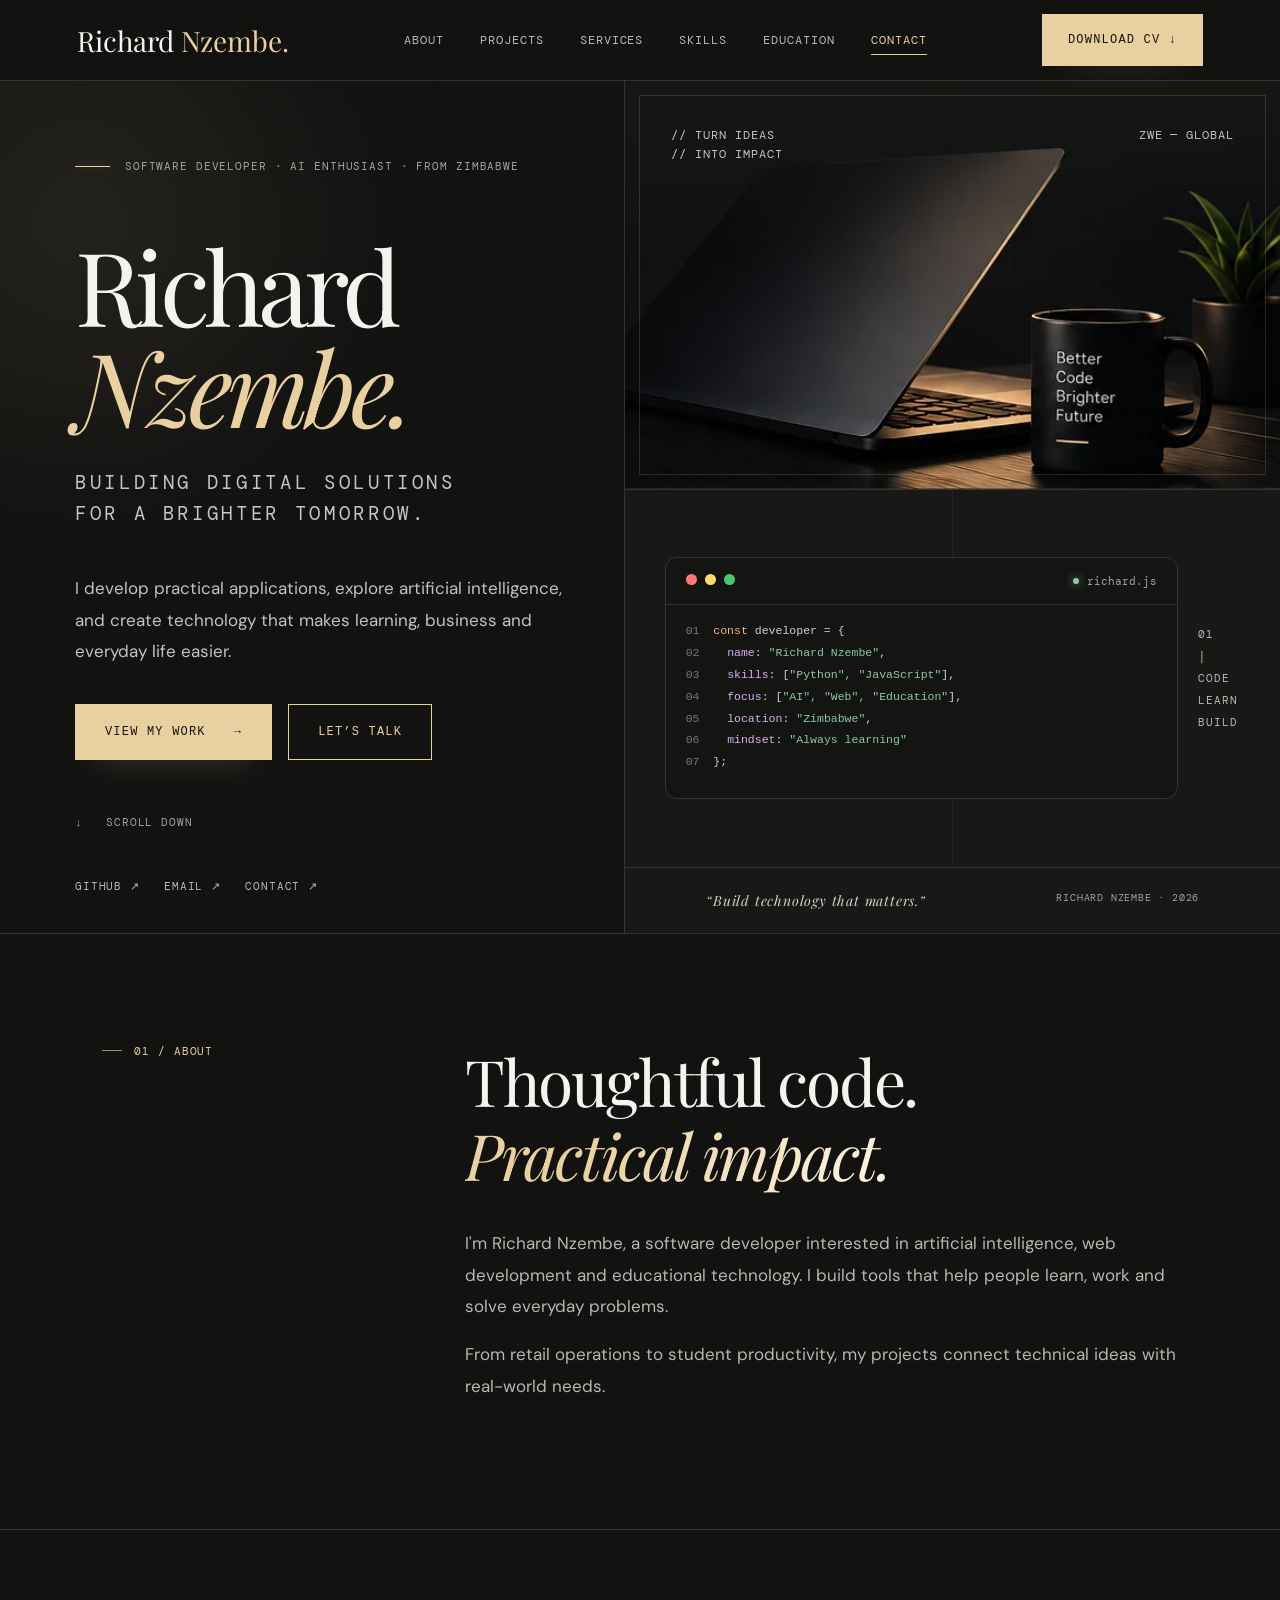
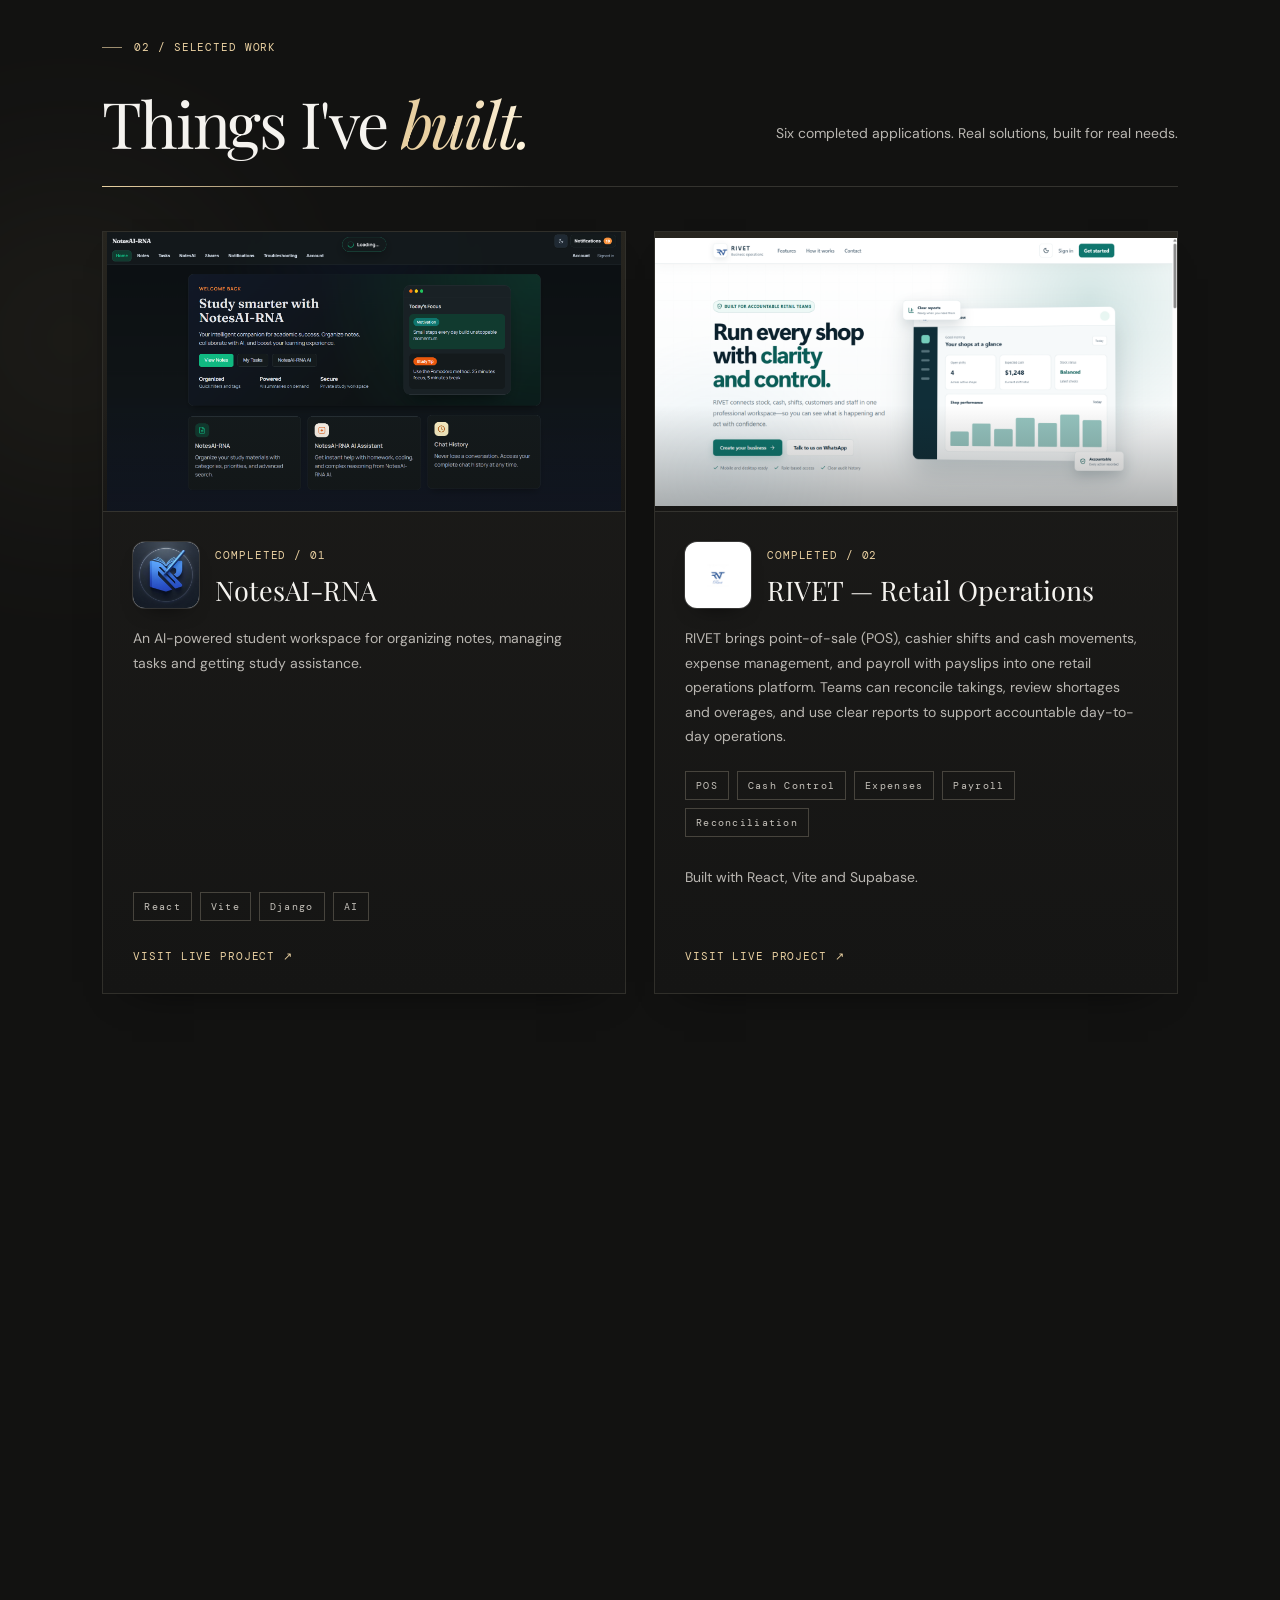
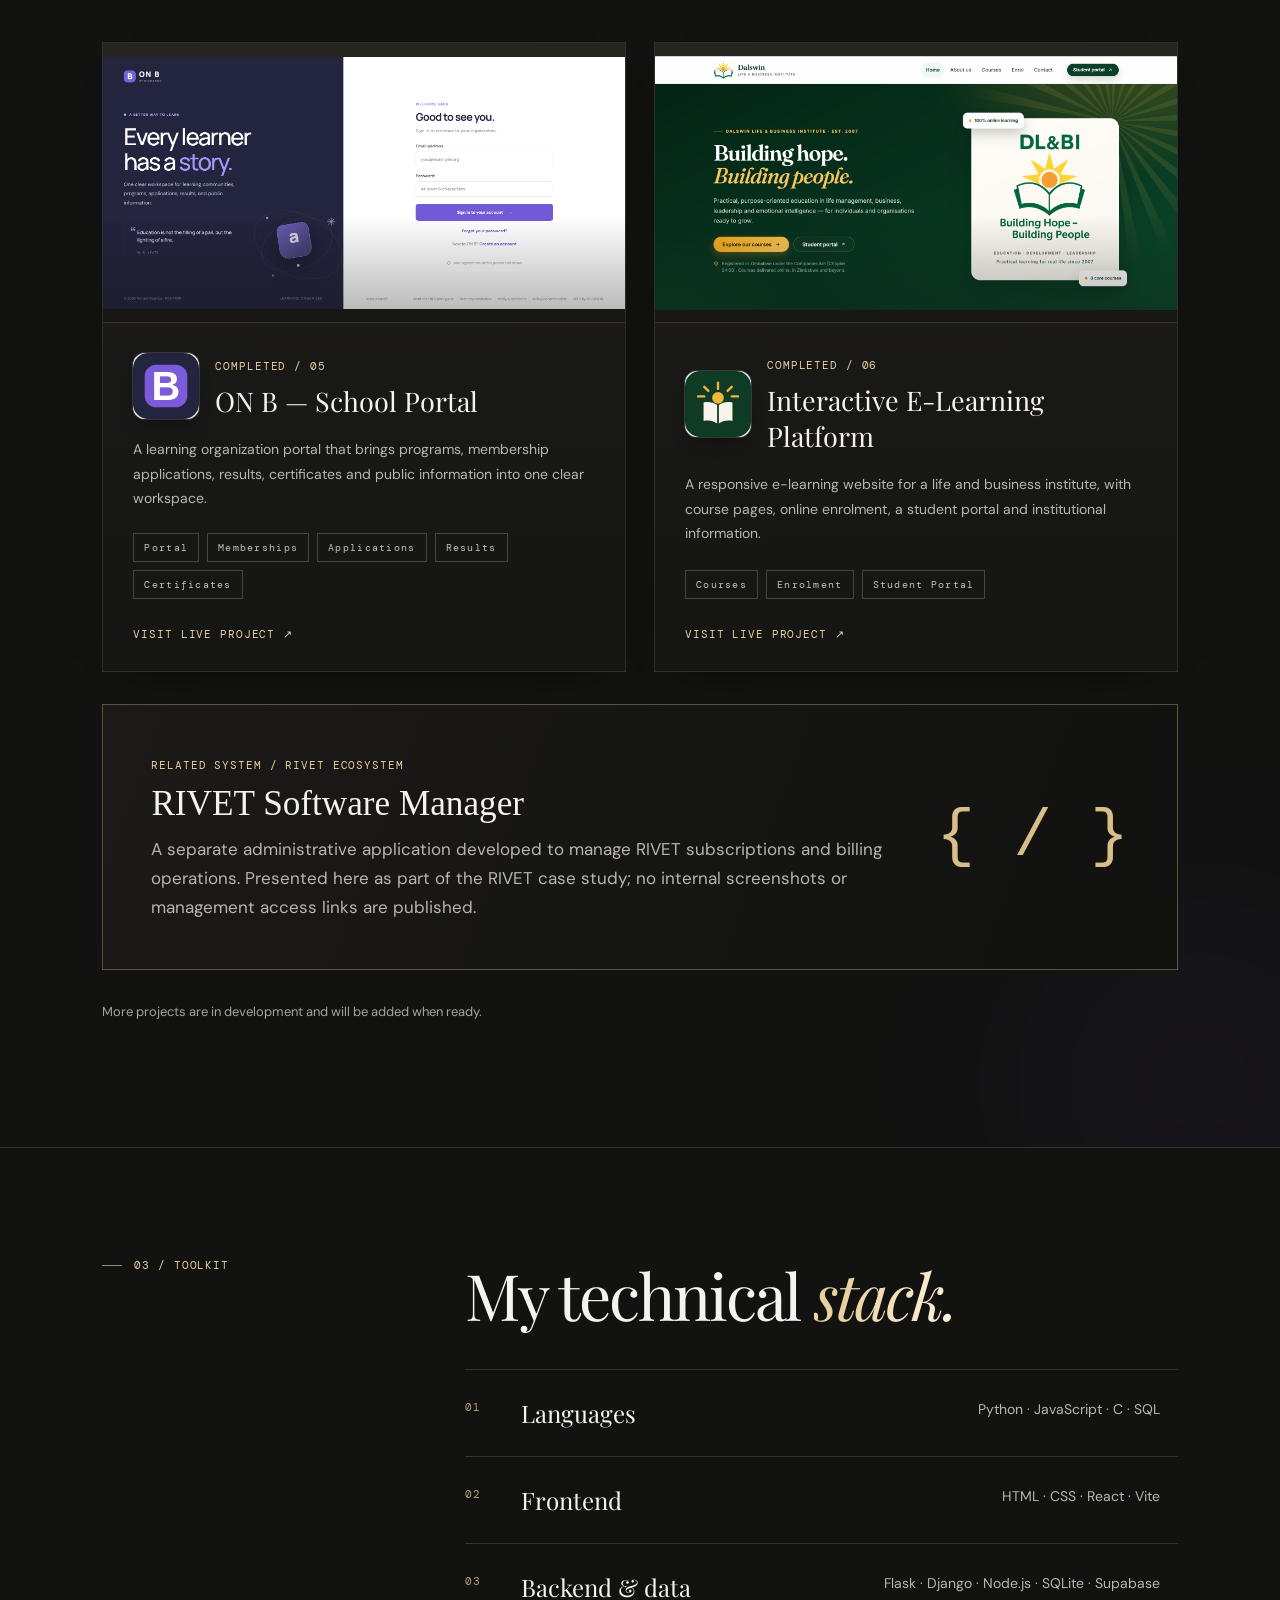
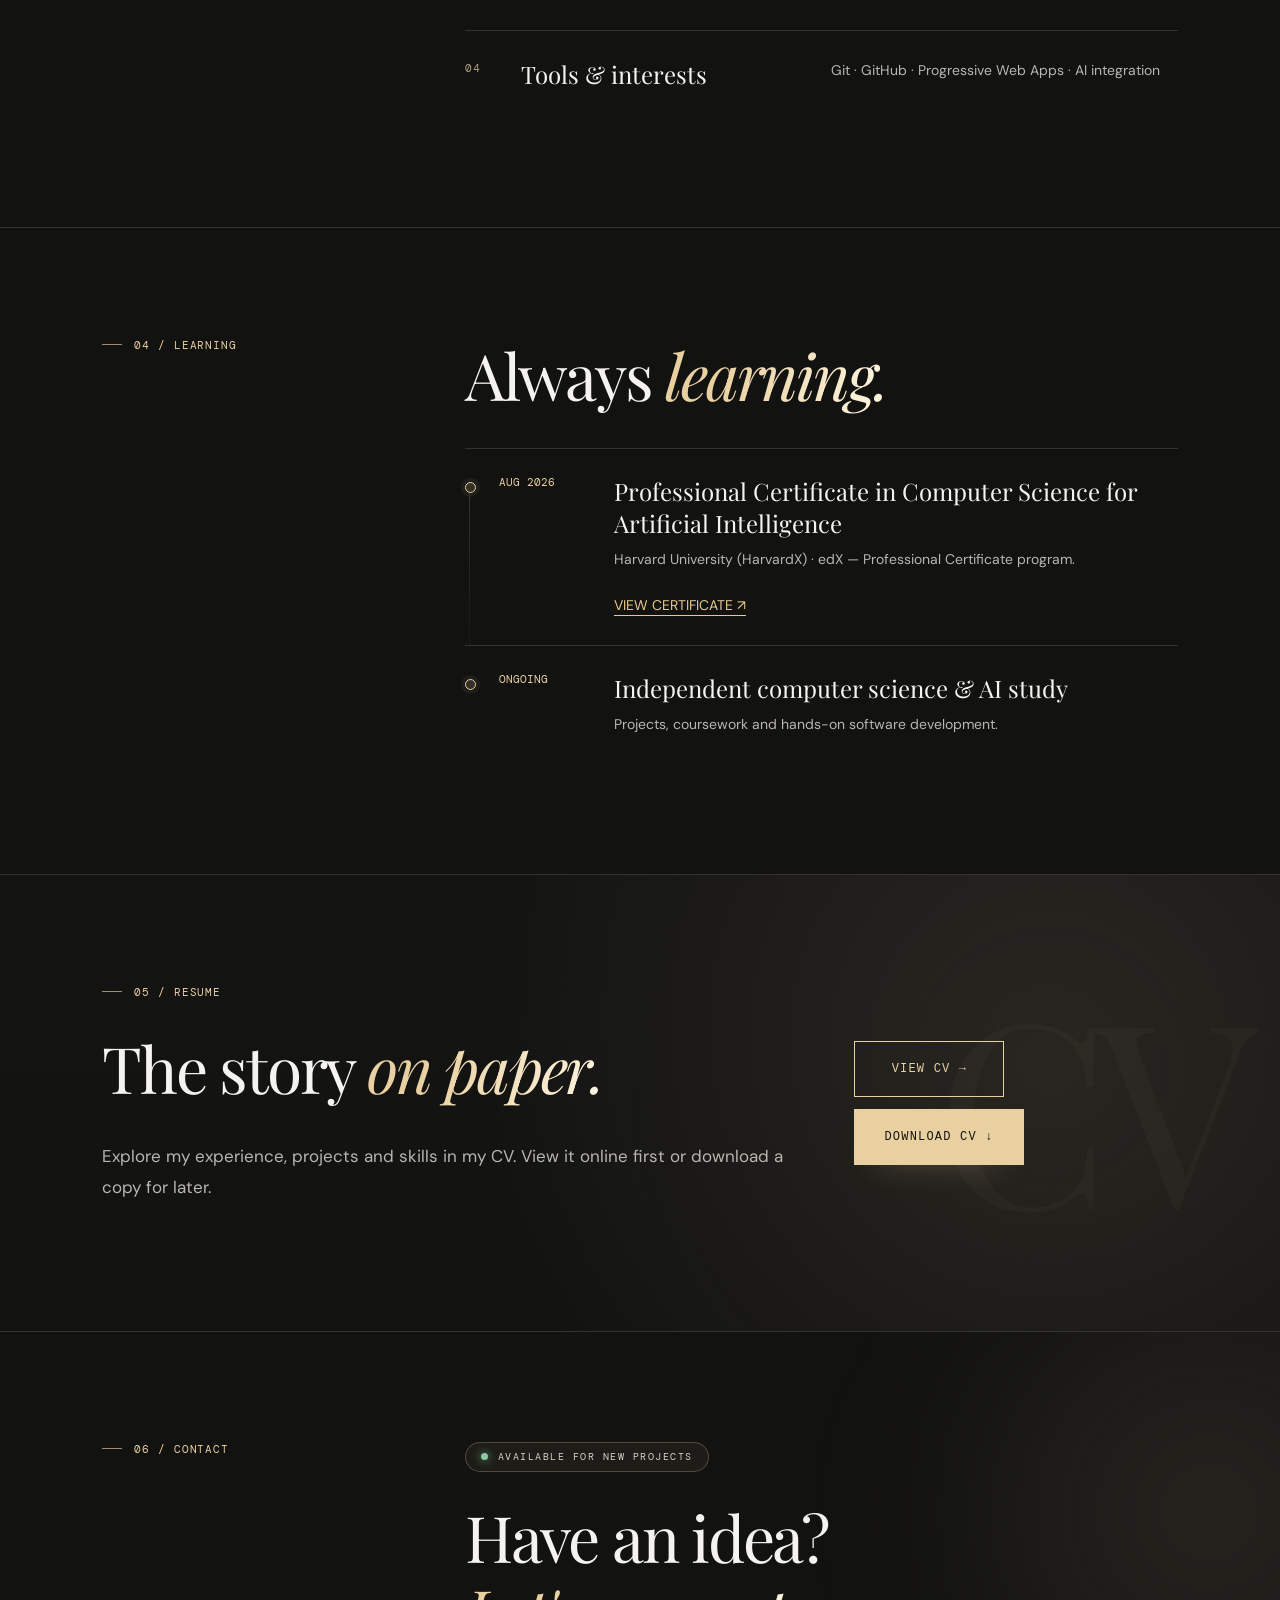
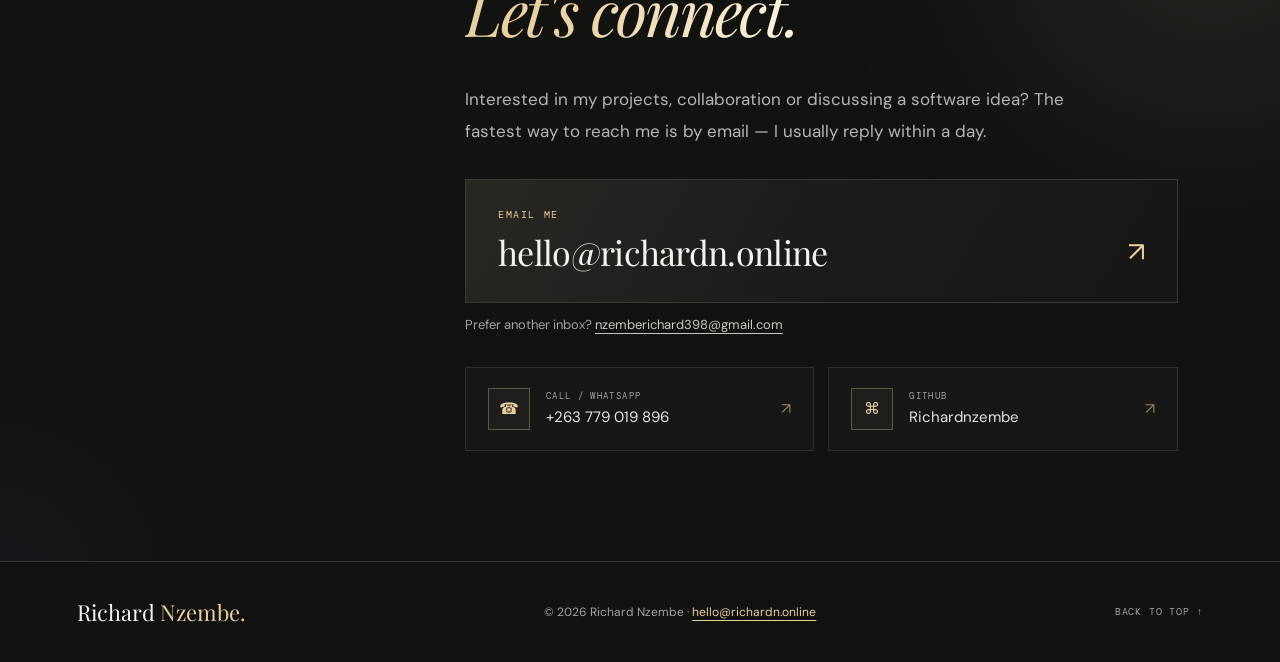
==== commit 86dc944d: "Update portfolio CV and Notex link" ====
--- a/index.html
+++ b/index.html
@@ -10,7 +10,7 @@
 <span class="muted">07</span>  };</code></pre></div><div class="side-note">01<br><span>│</span><br>CODE<br>LEARN<br>BUILD</div></div><div class="visual-footer"><em>“Build technology that matters.”</em><span>RICHARD NZEMBE · 2026</span></div></div></section>
 <section class="section about" id="about"><div class="section-label">01 / ABOUT</div><div><h2>Thoughtful code.<br><em>Practical impact.</em></h2><p>I'm Richard Nzembe, a software developer interested in artificial intelligence, web development and educational technology. I build tools that help people learn, work and solve everyday problems.</p><p>From retail operations to student productivity, my projects connect technical ideas with real-world needs.</p></div></section>
 <section class="section projects" id="projects"><div class="section-intro"><div><div class="section-label">02 / SELECTED WORK</div><h2>Things I've <em>built.</em></h2></div><p>Six completed applications. Real solutions, built for real needs.</p></div><div class="project-grid">
-<article class="project-card"><div class="project-media"><img class="project-shot" src="assets/images/notesai-screenshot.png" alt="NotesAI-RNA study dashboard with notes, AI assistant and task features" loading="lazy"></div><div class="project-body"><div class="project-heading"><img class="project-logo" src="assets/images/notesai-logo.png" alt="NotesAI-RNA logo" loading="lazy"><div><span class="project-status">COMPLETED / 01</span><h3>NotesAI-RNA</h3></div></div><p>An AI-powered student workspace for organizing notes, managing tasks and getting study assistance.</p><div class="tags"><span>React</span><span>Vite</span><span>Django</span><span>AI</span></div><a href="https://richardnzembe.github.io/NotesAI-RNA/" target="_blank" rel="noopener noreferrer">VISIT LIVE PROJECT ↗</a></div></article>
+<article class="project-card"><div class="project-media"><img class="project-shot" src="assets/images/notesai-screenshot.png" alt="NotesAI-RNA study dashboard with notes, AI assistant and task features" loading="lazy"></div><div class="project-body"><div class="project-heading"><img class="project-logo" src="assets/images/notesai-logo.png" alt="NotesAI-RNA logo" loading="lazy"><div><span class="project-status">COMPLETED / 01</span><h3>NotesAI-RNA</h3></div></div><p>An AI-powered student workspace for organizing notes, managing tasks and getting study assistance.</p><div class="tags"><span>React</span><span>Vite</span><span>Django</span><span>AI</span></div><a href="https://notex.richardn.online/" target="_blank" rel="noopener noreferrer">VISIT LIVE PROJECT ↗</a></div></article>
 <article class="project-card"><div class="project-media"><img class="project-shot" src="assets/images/rivet-screenshot.png" alt="RIVET retail operations dashboard for point-of-sale and cash reconciliation" loading="lazy"></div><div class="project-body"><div class="project-heading"><img class="project-logo" src="assets/images/rivet-logo.png" alt="RIVET logo" loading="lazy"><div><span class="project-status">COMPLETED / 02</span><h3>RIVET — Retail Operations</h3></div></div><p>RIVET brings point-of-sale (POS), cashier shifts and cash movements, expense management, and payroll with payslips into one retail operations platform. Teams can reconcile takings, review shortages and overages, and use clear reports to support accountable day-to-day operations.</p><div class="tags"><span>POS</span><span>Cash Control</span><span>Expenses</span><span>Payroll</span><span>Reconciliation</span></div><p>Built with React, Vite and Supabase.</p><a href="https://rivet.richardn.online/" target="_blank" rel="noopener noreferrer">VISIT LIVE PROJECT ↗</a></div></article>
 <article class="project-card"><div class="project-media"><img class="project-shot" src="assets/images/airtime-screenshot.png" alt="Airtime Scanner landing page with recharge app preview" loading="lazy"></div><div class="project-body"><div class="project-heading"><img class="project-logo" src="assets/images/airtime-logo.png" alt="Airtime Scanner logo" loading="lazy"><div><span class="project-status">COMPLETED / 03</span><h3>Airtime Scanner</h3></div></div><p>An Android app that scans airtime vouchers using offline OCR and helps recharge without manually typing long PINs.</p><div class="tags"><span>Android</span><span>OCR</span><span>Offline</span></div><a href="https://as.richardn.online/" target="_blank" rel="noopener noreferrer">GET THE ANDROID APP ↗</a></div></article>
 <article class="project-card"><div class="project-media"><img class="project-shot" src="assets/images/qranzie-screenshot.png" alt="qranzie QR code generator with website, text, phone and contact options, colour choices, logo upload and a live QR preview" width="1066" height="852" loading="lazy"></div><div class="project-body"><div class="project-heading"><img class="project-logo" src="assets/images/qranzie-logo.svg" alt="qranzie logo" loading="lazy"><div><span class="project-status">COMPLETED / 04</span><h3>qranzie — QR Code Generator</h3></div></div><p>A browser-based QR code generator for links, text, phone numbers and shareable contact cards with social links. Customize codes with colours and logos, then download PNG, SVG or contact files.</p><div class="tags"><span>HTML</span><span>CSS</span><span>JavaScript</span><span>vCard</span></div><div class="project-links"><a href="https://myqr.richardn.online/" target="_blank" rel="noopener noreferrer">VISIT LIVE PROJECT ↗</a><a href="https://github.com/Richardnzembe/qr-code-generator" target="_blank" rel="noopener noreferrer">VIEW SOURCE ↗</a></div></div></article>
@@ -19,5 +19,5 @@
 </div><aside class="manager-note" aria-labelledby="manager-heading"><div><span class="project-status">RELATED SYSTEM / RIVET ECOSYSTEM</span><h3 id="manager-heading">RIVET Software Manager</h3><p>A separate administrative application developed to manage RIVET subscriptions and billing operations. Presented here as part of the RIVET case study; no internal screenshots or management access links are published.</p></div><span class="manager-symbol" aria-hidden="true">{ / }</span></aside><p class="project-footnote">More projects are in development and will be added when ready.</p></section>
 <section class="section skills" id="skills"><div class="section-label">03 / TOOLKIT</div><div><h2>My technical <em>stack.</em></h2><div class="skill-list"><div><h3>Languages</h3><p>Python · JavaScript · C · SQL</p></div><div><h3>Frontend</h3><p>HTML · CSS · React · Vite</p></div><div><h3>Backend & data</h3><p>Flask · Django · Node.js · SQLite · Supabase</p></div><div><h3>Tools & interests</h3><p>Git · GitHub · Progressive Web Apps · AI integration</p></div></div></div></section>
 <section class="section education" id="education"><div class="section-label">04 / LEARNING</div><div><h2>Always <em>learning.</em></h2><div class="education-item"><span>AUG 2026</span><div><h3>Professional Certificate in Computer Science for Artificial Intelligence</h3><p>Harvard University (HarvardX) · edX — Professional Certificate program.</p><p><a class="certificate-link" href="assets/certificates/Richard-Nzembe-Professional-Certificate.pdf" target="_blank" rel="noopener noreferrer">VIEW CERTIFICATE ↗</a></p></div></div><div class="education-item"><span>ONGOING</span><div><h3>Independent computer science & AI study</h3><p>Projects, coursework and hands-on software development.</p></div></div></div></section>
-<section class="section cv" id="cv"><div><div class="section-label">05 / RESUME</div><h2>The story <em>on paper.</em></h2><p>Download my CV for an overview of my projects, technical skills and professional certificate.</p></div><a class="button gold" href="assets/cv/Richard-Nzembe-CV.pdf" download="Richard-Nzembe-CV.pdf">DOWNLOAD CV ↓</a></section>
+<section class="section cv" id="cv"><div><div class="section-label">05 / RESUME</div><h2>The story <em>on paper.</em></h2><p>Explore my experience, projects and skills in my CV. View it online first or download a copy for later.</p></div><div class="cv-actions"><a class="button outline" href="assets/cv/Richard-Nzembe-CV.pdf" target="_blank" rel="noopener noreferrer">VIEW CV &rarr;</a><a class="button gold" href="assets/cv/Richard-Nzembe-CV.pdf" download="Richard-Nzembe-CV.pdf">DOWNLOAD CV &darr;</a></div></section>
 <section class="section contact" id="contact"><div class="section-label">06 / CONTACT</div><div class="contact-body"><span class="contact-status"><span class="status-dot" aria-hidden="true"></span>AVAILABLE FOR NEW PROJECTS</span><h2>Have an idea?<br><em>Let's connect.</em></h2><p class="contact-lede">Interested in my projects, collaboration or discussing a software idea? The fastest way to reach me is by email — I usually reply within a day.</p><a class="contact-email" href="mailto:hello@richardn.online"><span class="contact-email__label">EMAIL ME</span><span class="contact-email__value">hello@richardn.online<span aria-hidden="true">↗</span></span></a><p class="contact-alt">Prefer another inbox? <a href="mailto:nzemberichard398@gmail.com">nzemberichard398@gmail.com</a></p><div class="contact-grid"><a class="contact-tile" href="tel:+263779019896"><span class="contact-tile__icon" aria-hidden="true">☎</span><span class="contact-tile__text"><span class="contact-tile__label">CALL / WHATSAPP</span><span class="contact-tile__value">+263 779 019 896</span></span><span class="contact-tile__arrow" aria-hidden="true">↗</span></a><a class="contact-tile" href="https://github.com/Richardnzembe" target="_blank" rel="noopener noreferrer"><span class="contact-tile__icon" aria-hidden="true">⌘</span><span class="contact-tile__text"><span class="contact-tile__label">GITHUB</span><span class="contact-tile__value">Richardnzembe</span></span><span class="contact-tile__arrow" aria-hidden="true">↗</span></a></div></div></section></main><footer><a class="brand" href="#home">Richard <span>Nzembe.</span></a><span>© <span id="year">2026</span> Richard Nzembe · <a class="footer-email" href="mailto:hello@richardn.online">hello@richardn.online</a></span><a href="#home">BACK TO TOP ↑</a></footer></body></html>
--- a/css/style.css
+++ b/css/style.css
@@ -175,3 +175,7 @@
 @media(max-width:800px){.site-header.is-scrolled{box-shadow:0 18px 40px -34px rgba(0,0,0,.95)}.contact-email{padding:24px}.contact-lede{font-size:16px}}
 @media(max-width:450px){.section-label::before{width:14px}.skill-list>div,.education-item{padding-left:40px}.skill-list>div::before{top:31px}.contact-email{padding:20px}.contact-email__value{font-size:20px}.contact-tile{padding:17px 18px}.contact-tile__icon{width:38px;height:38px}.contact-status{font-size:9px;letter-spacing:.12em}}
 @media(prefers-reduced-motion:reduce){.section h2 em,.status-dot{animation:none}.button::before,.contact-email::before{display:none}.reveal-ready .skill-list>div:not(.is-visible),.reveal-ready .education-item:not(.is-visible),.reveal-ready .contact-tile:not(.is-visible){opacity:1}.reveal-ready .skill-list>div.is-visible,.reveal-ready .education-item.is-visible,.reveal-ready .contact-tile.is-visible{animation:none}}
+
+.cv-actions{display:flex;flex-wrap:wrap;gap:12px;align-items:center}
+.cv-actions .button{min-width:150px}
+@media(max-width:450px){.cv-actions{width:100%}.cv-actions .button{flex:1;min-width:0;padding:16px 14px;gap:10px}}
